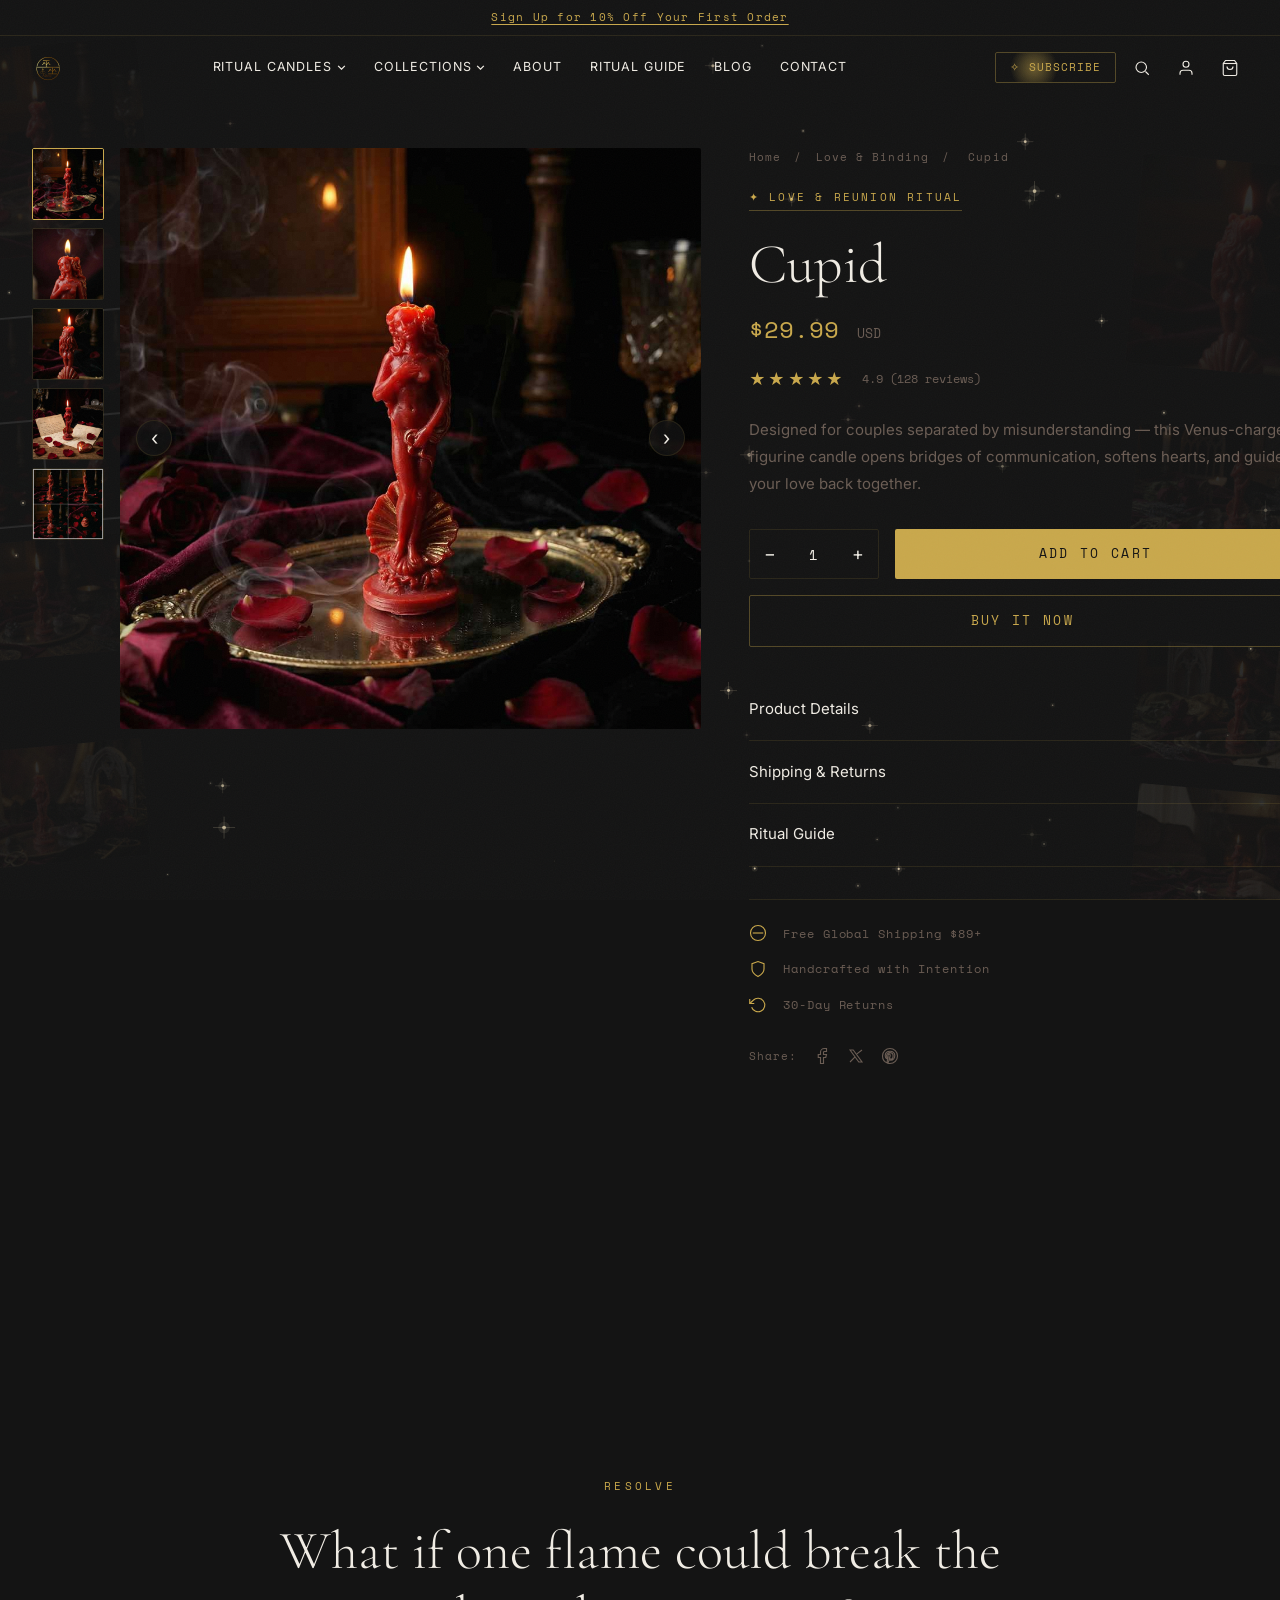
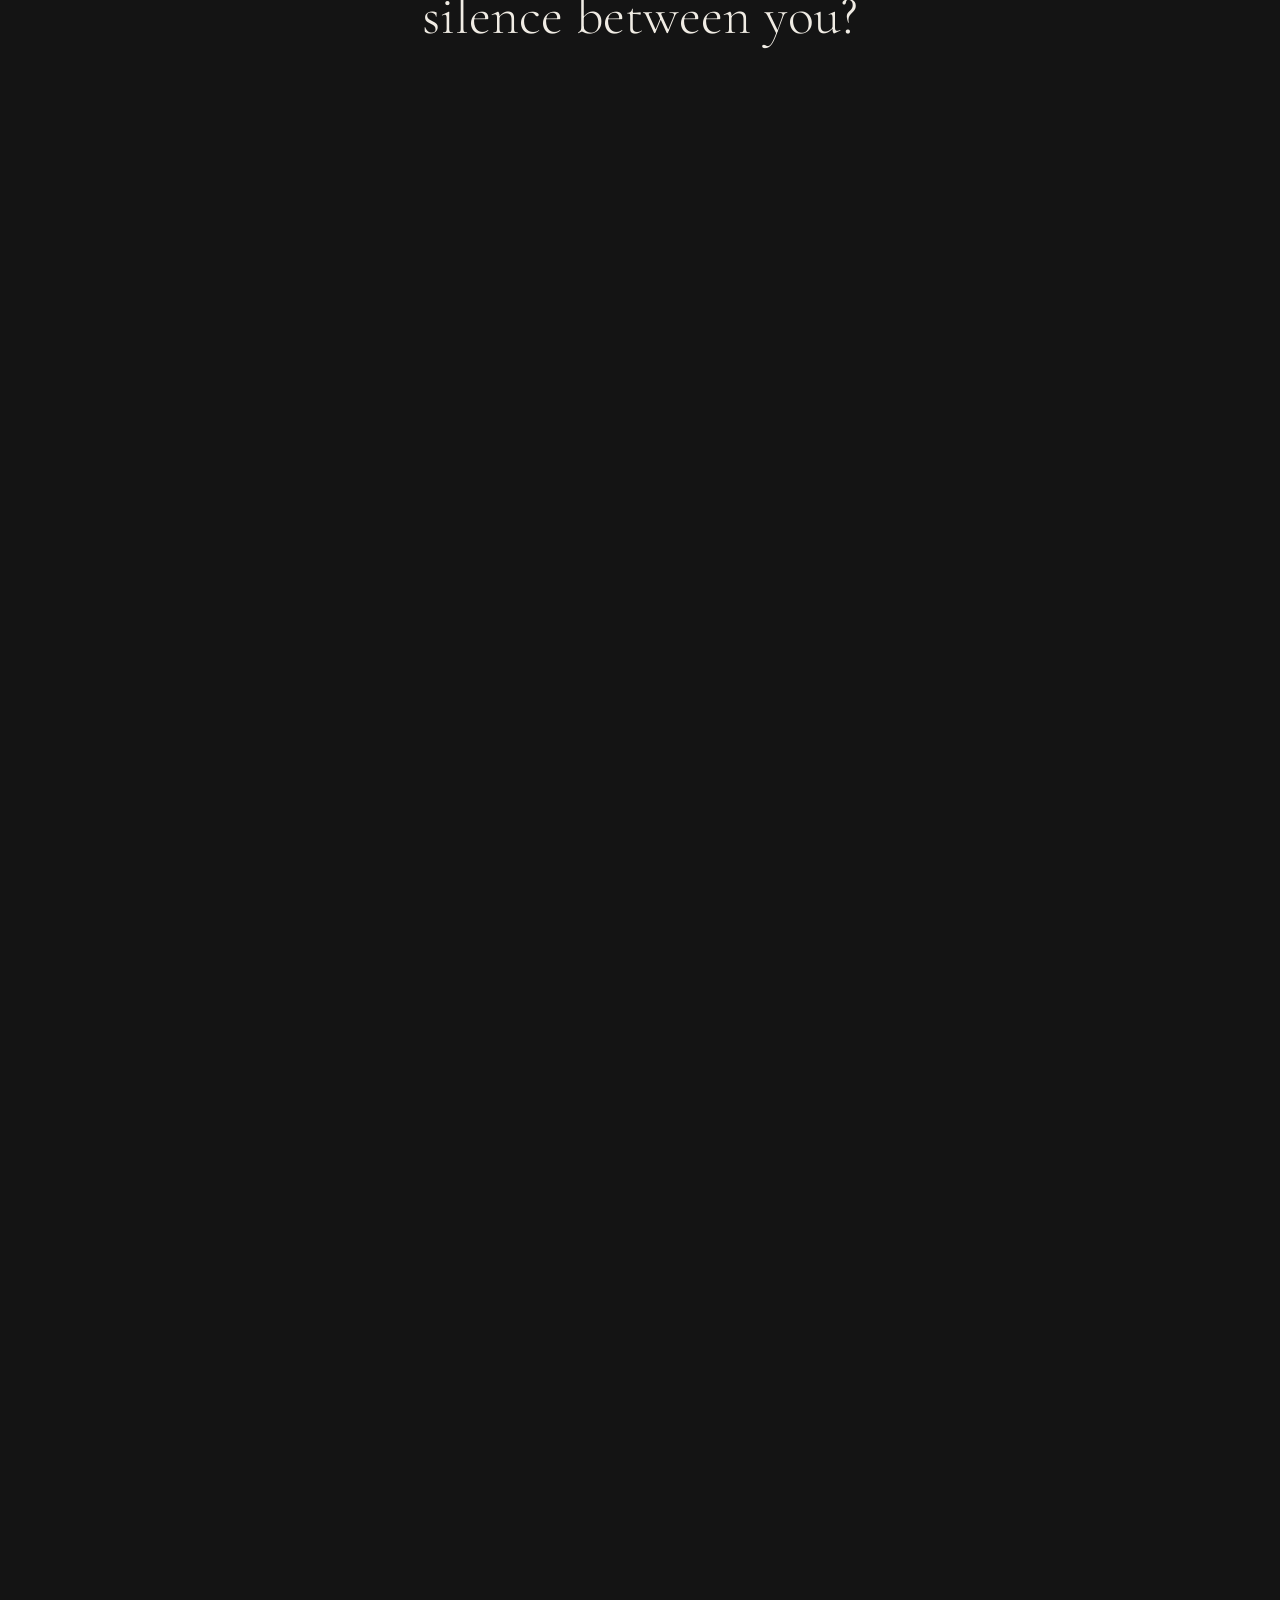
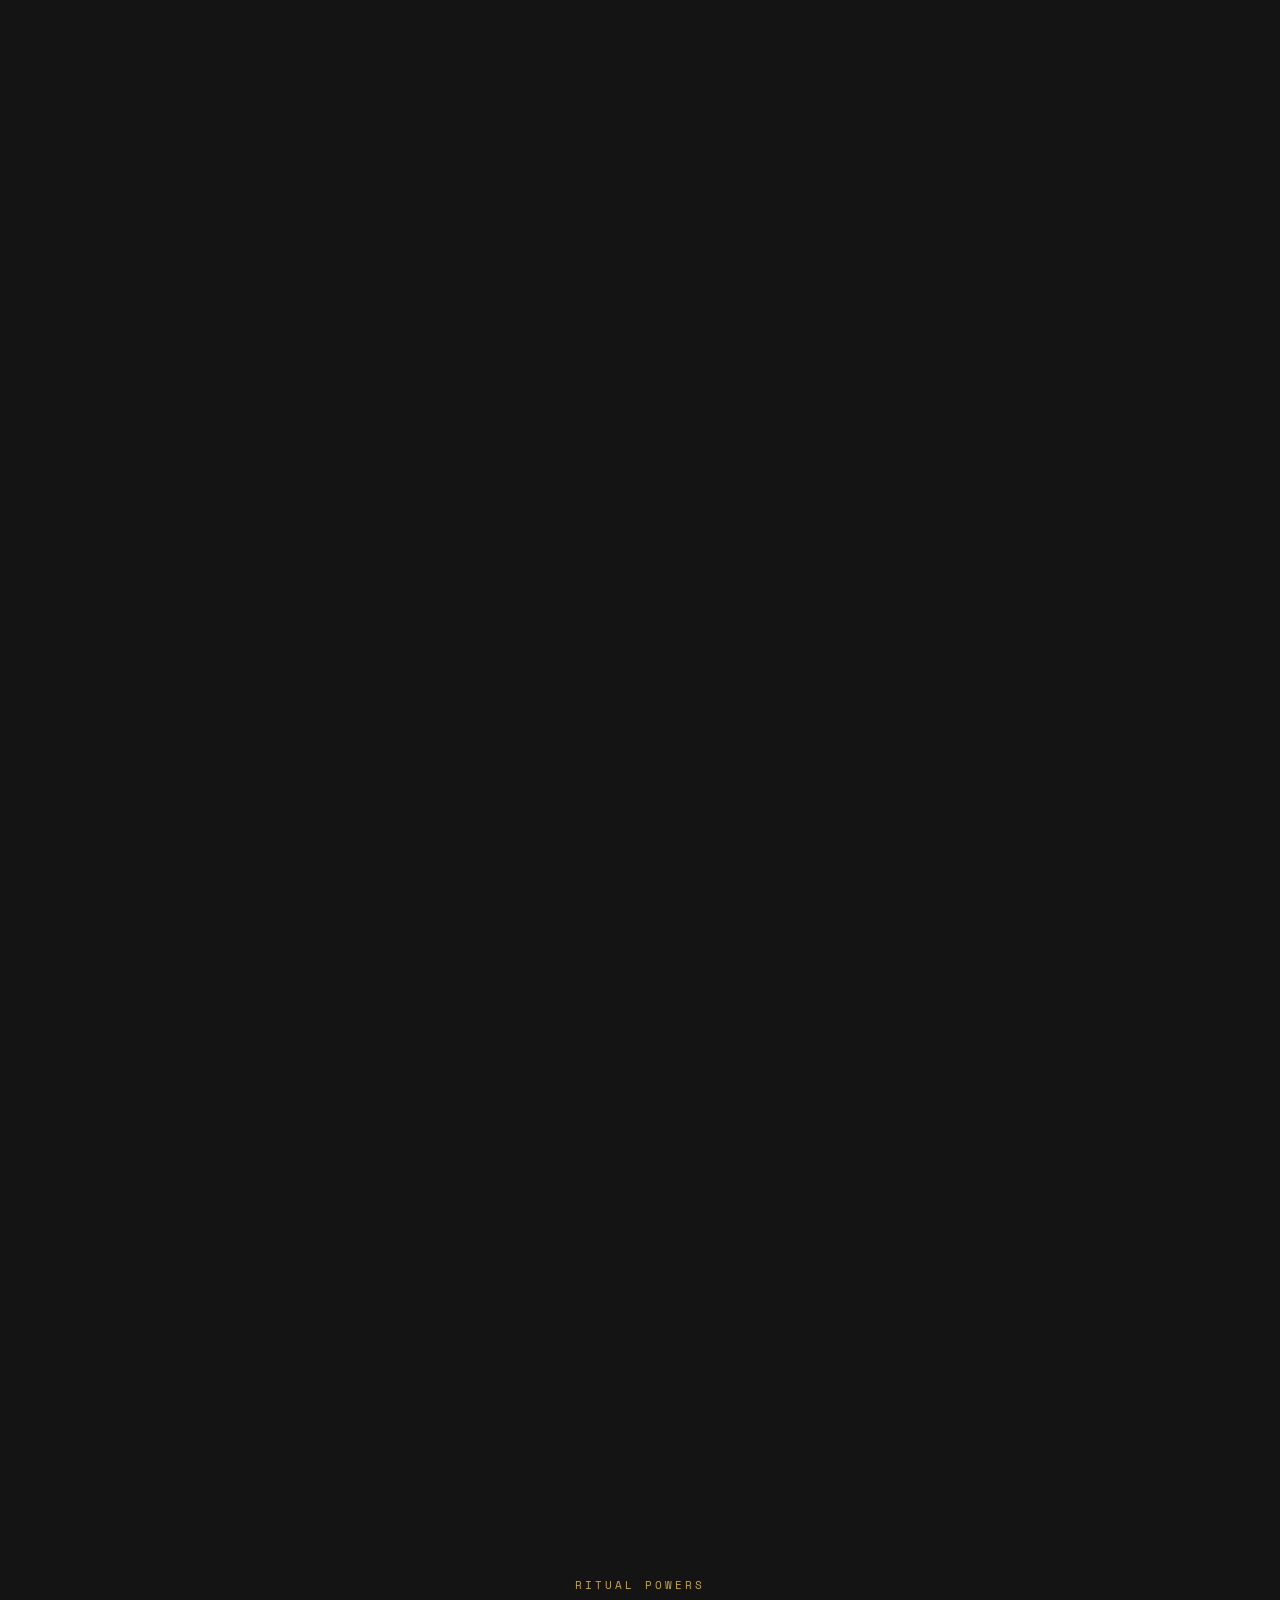
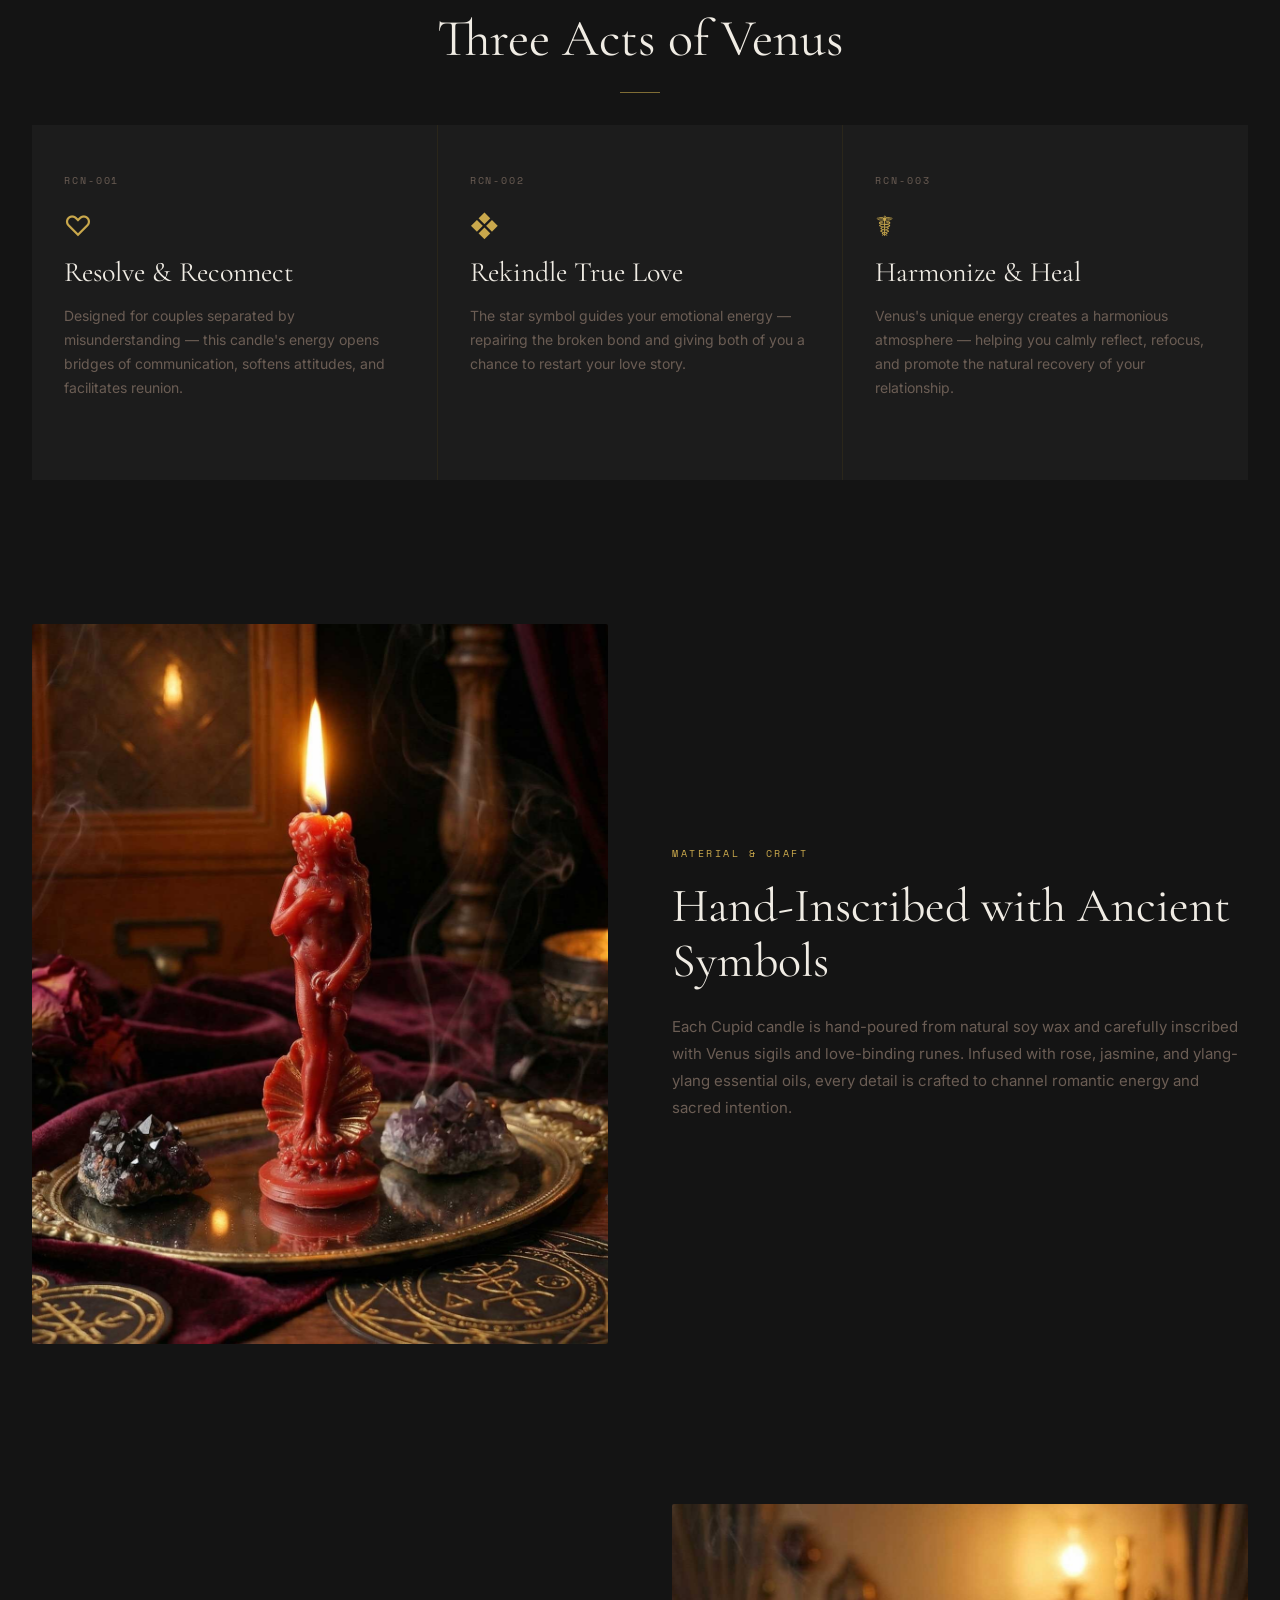
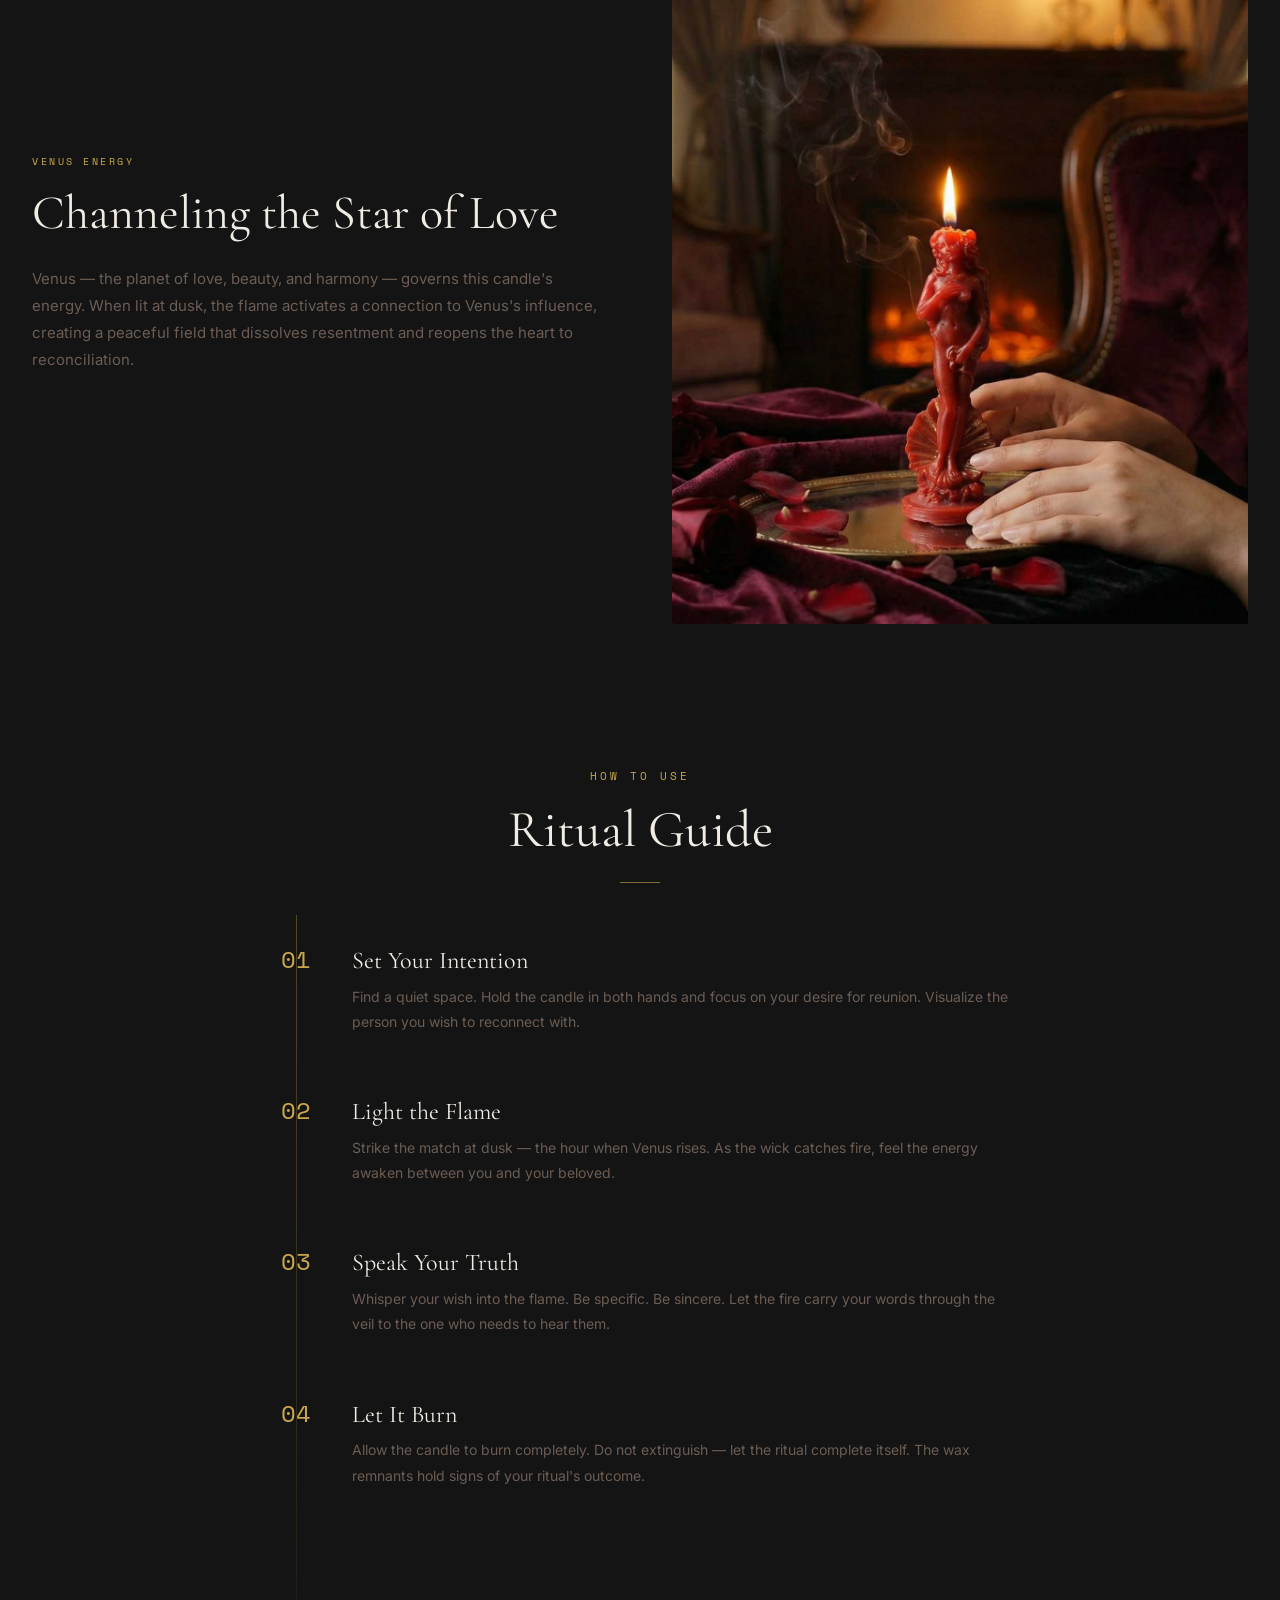
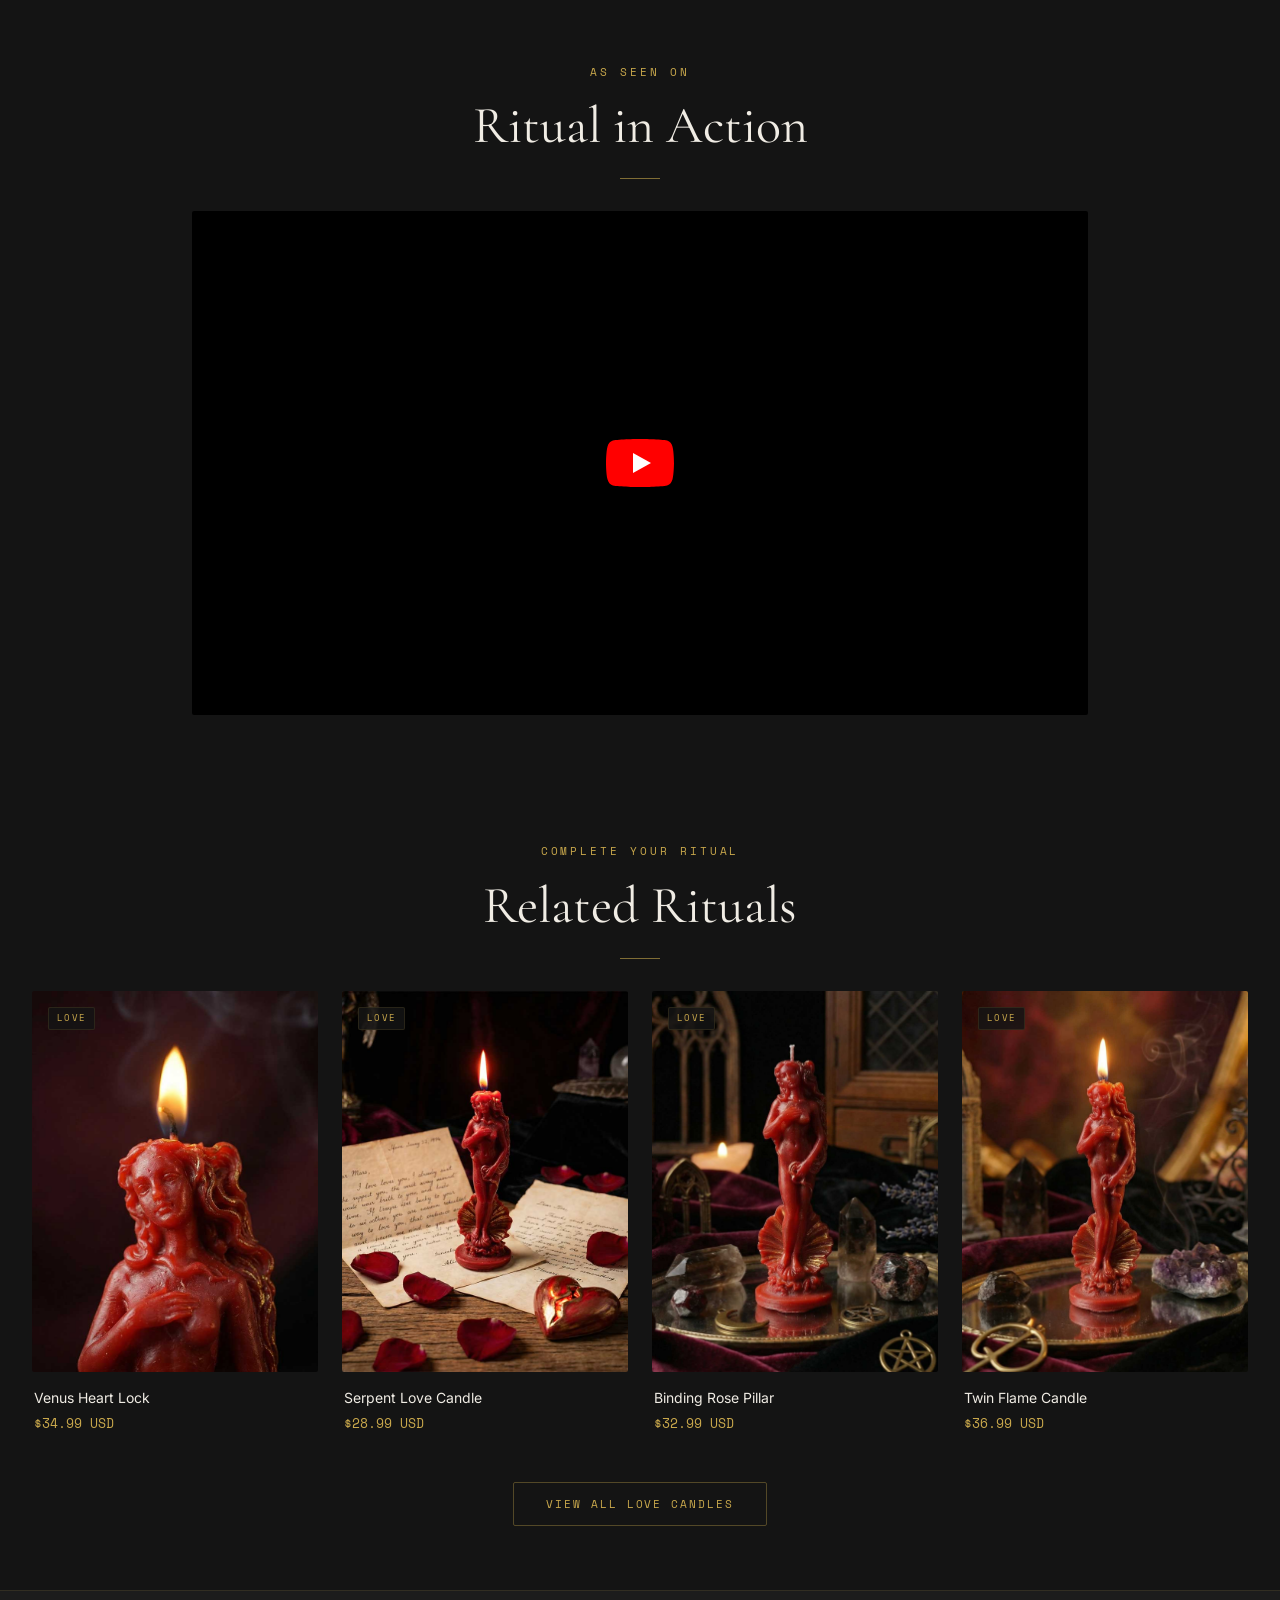
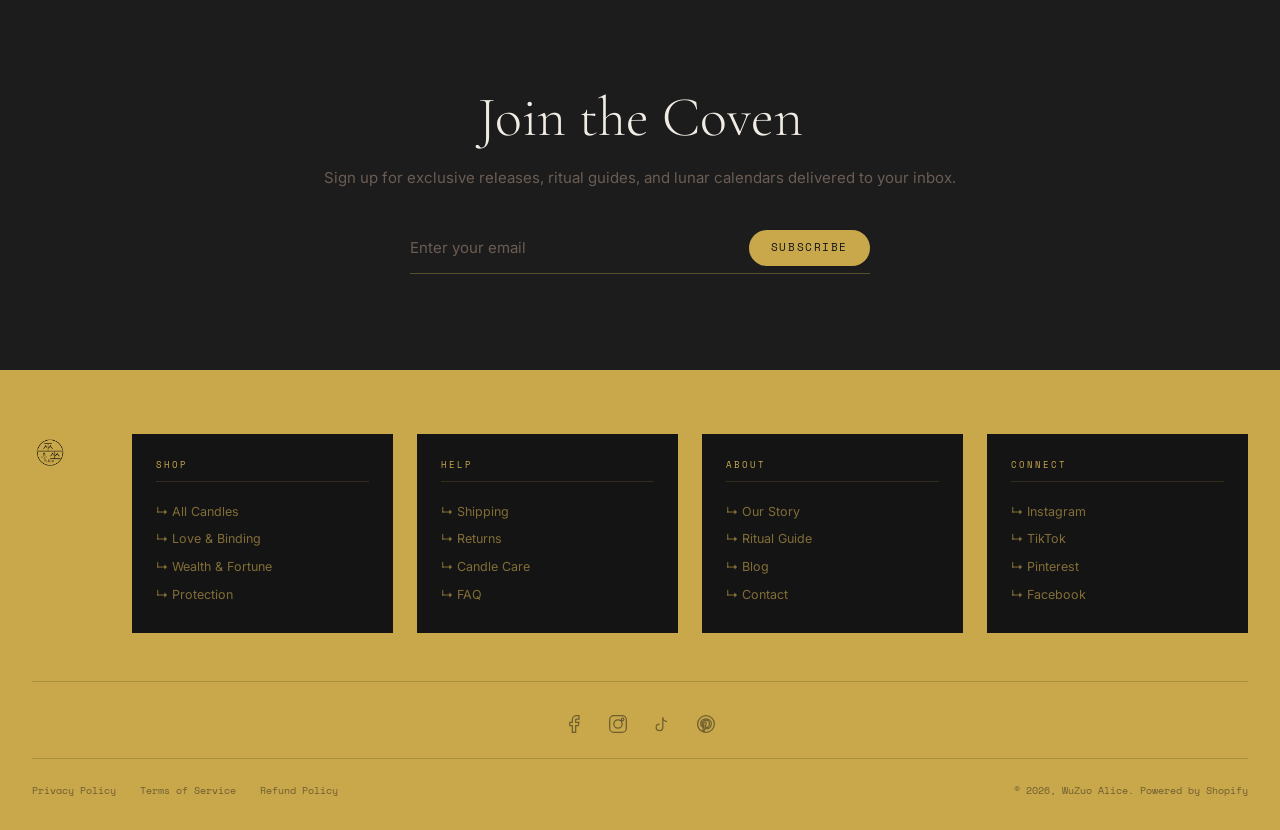
==== v3/product-cupid.html @ 0d6f1486 "feat(v3): add Cupid product detail pages (PDP-A & PDP-B) with all assets Two product page variants f" ====
<!DOCTYPE html>
<html lang="en">
<head>
  <meta charset="UTF-8">
  <meta name="viewport" content="width=device-width, initial-scale=1.0">
  <title>Cupid — Love & Reunion Ritual Candle | WuZuo Alice</title>
  <meta name="description" content="Hand-poured ritual candles inscribed with ancient symbols. Manifest love, wealth, protection and spiritual growth.">
  <link rel="icon" href="../wecom-temp-1125392-b563a96a377dca72efa8b2ccff82af5b.png" type="image/png">

  <!-- Google Fonts -->
  <link rel="preconnect" href="https://fonts.googleapis.com">
  <link rel="preconnect" href="https://fonts.gstatic.com" crossorigin>
  <link href="https://fonts.googleapis.com/css2?family=Cormorant+Garamond:ital,wght@0,300;0,400;1,300;1,400&family=Space+Mono:wght@400;700&family=Inter:wght@400;500&display=swap" rel="stylesheet">

  <!-- Styles -->
  <link rel="stylesheet" href="styles/tokens.css">
  <link rel="stylesheet" href="styles/base.css">
  <link rel="stylesheet" href="styles/nav.css">
  <link rel="stylesheet" href="styles/hero.css">
  <link rel="stylesheet" href="styles/products.css">
  <link rel="stylesheet" href="styles/sections.css">
  <link rel="stylesheet" href="styles/community.css">
  <link rel="stylesheet" href="styles/footer.css">
  <link rel="stylesheet" href="styles/pdp-main.css">
  <link rel="stylesheet" href="styles/pdp-sections.css">
  <link rel="stylesheet" href="styles/pdp-social.css">
</head>
<body>

<!-- Grain Overlay -->
<div class="grain" aria-hidden="true"></div>

<!-- Star Canvas -->
<canvas id="starCanvas" aria-hidden="true"></canvas>

<!-- Background Ghost Images -->
<div class="bg-ghosts" aria-hidden="true">
  <img src="candle-1.jpg" alt="" class="bg-ghost" style="top:5%;left:-5%;width:210px;transform:rotate(-5deg);">
  <img src="candle-3.jpg" alt="" class="bg-ghost" style="top:18%;right:-5%;width:210px;transform:rotate(5deg);">
  <img src="candle-5.jpg" alt="" class="bg-ghost" style="top:35%;left:-5%;width:210px;transform:rotate(-5deg);">
  <img src="cupid burn-1.jpg" alt="" class="bg-ghost" style="top:48%;right:-5%;width:210px;transform:rotate(5deg);">
  <img src="cupid burn-2.jpg" alt="" class="bg-ghost" style="top:60%;left:-5%;width:210px;transform:rotate(-5deg);">
  <img src="cupid burn-3.jpg" alt="" class="bg-ghost" style="top:72%;right:-5%;width:210px;transform:rotate(5deg);">
  <img src="cupid burn-4.jpg" alt="" class="bg-ghost" style="top:83%;left:-5%;width:210px;transform:rotate(-5deg);">
  <img src="cupid resolve.jpg" alt="" class="bg-ghost" style="top:88%;right:-5%;width:210px;transform:rotate(5deg);">
</div>

<!-- ======== Announcement Bar ======== -->
<div class="announcement" id="announcementBar">
  <div class="announcement__track" id="announcementTrack">
    <div class="announcement__slide announcement__slide--active">Free Global Shipping on Orders $89+</div>
    <div class="announcement__slide"><a href="#">Sign Up for 10% Off Your First Order</a></div>
    <div class="announcement__slide">Ancient Rituals, Modern Magick — Handcrafted with Intention</div>
  </div>
</div>

<!-- ======== Header ======== -->
<header class="header" id="header">
  <div class="header__row">
    <a href="index.html" class="header__logo">
      <img src="../wecom-temp-1125392-b563a96a377dca72efa8b2ccff82af5b.png" alt="WuZuo Alice">
    </a>

    <nav class="header__nav">
      <!-- Ritual Candles mega -->
      <div class="header__nav-item header__nav-item--mega">
        <a href="#" class="header__nav-link">Ritual Candles
          <svg class="header__chevron" viewBox="0 0 10 6"><path d="M1 1l4 4 4-4" stroke="currentColor" fill="none" stroke-width="1.5"/></svg>
        </a>
        <div class="mega-menu">
          <div class="mega-menu__inner">
            <div class="mega-menu__col">
              <h4 class="mega-menu__heading">By Intention</h4>
              <a href="#" class="mega-menu__link">Love &amp; Binding</a>
              <a href="#" class="mega-menu__link">Wealth &amp; Fortune</a>
              <a href="#" class="mega-menu__link">Protection &amp; Cleanse</a>
              <a href="#" class="mega-menu__link">Career &amp; Success</a>
              <a href="#" class="mega-menu__link">Health &amp; Healing</a>
              <a href="#" class="mega-menu__link mega-menu__link--all">View All &rarr;</a>
            </div>
            <div class="mega-menu__col">
              <h4 class="mega-menu__heading">By Type</h4>
              <a href="#" class="mega-menu__link">Pyramid Candles</a>
              <a href="#" class="mega-menu__link">Figurine Candles</a>
              <a href="#" class="mega-menu__link">Pillar Candles</a>
              <a href="#" class="mega-menu__link">Zodiac Candles</a>
              <a href="#" class="mega-menu__link">Chakra Candles</a>
            </div>
            <div class="mega-menu__col mega-menu__col--featured">
              <h4 class="mega-menu__heading">Bestsellers</h4>
              <div class="mega-menu__products">
                <a href="#" class="mega-menu__product">
                  <img src="../Public/_DSC3826.JPG" alt="All-Seeing Eye Pyramid" loading="lazy">
                  <span>All-Seeing Eye Pyramid</span>
                  <span class="mega-menu__product-price">$29.99</span>
                </a>
                <a href="#" class="mega-menu__product">
                  <img src="../Public/_DSC3906.JPG" alt="Golden Serpent Egg" loading="lazy">
                  <span>Golden Serpent Egg</span>
                  <span class="mega-menu__product-price">$34.99</span>
                </a>
                <a href="#" class="mega-menu__product">
                  <img src="../Public/_DSC3954.JPG" alt="Dragon Fortune" loading="lazy">
                  <span>Dragon Fortune</span>
                  <span class="mega-menu__product-price">$28.99</span>
                </a>
                <a href="#" class="mega-menu__product">
                  <img src="../Public/_DSC3850.JPG" alt="Money Tree Vase" loading="lazy">
                  <span>Money Tree Vase</span>
                  <span class="mega-menu__product-price">$39.99</span>
                </a>
              </div>
            </div>
          </div>
        </div>
      </div>

      <!-- Collections mega -->
      <div class="header__nav-item header__nav-item--mega">
        <a href="#" class="header__nav-link">Collections
          <svg class="header__chevron" viewBox="0 0 10 6"><path d="M1 1l4 4 4-4" stroke="currentColor" fill="none" stroke-width="1.5"/></svg>
        </a>
        <div class="mega-menu">
          <div class="mega-menu__inner">
            <div class="mega-menu__col">
              <h4 class="mega-menu__heading">Collections</h4>
              <a href="#" class="mega-menu__link">New Arrivals</a>
              <a href="#" class="mega-menu__link">Best Sellers</a>
              <a href="#" class="mega-menu__link">Limited Edition</a>
              <a href="#" class="mega-menu__link">Gift Sets</a>
              <a href="#" class="mega-menu__link mega-menu__link--all">View All &rarr;</a>
            </div>
            <div class="mega-menu__col mega-menu__col--featured">
              <h4 class="mega-menu__heading">Featured</h4>
              <div class="mega-menu__products">
                <a href="#" class="mega-menu__product">
                  <img src="../Public/_DSC3899.JPG" alt="Horseshoe Fortune" loading="lazy">
                  <span>Horseshoe Fortune</span>
                  <span class="mega-menu__product-price">$42.99</span>
                </a>
                <a href="#" class="mega-menu__product">
                  <img src="../Public/_DSC3929.JPG" alt="Pentacle Grimoire" loading="lazy">
                  <span>Pentacle Grimoire</span>
                  <span class="mega-menu__product-price">$36.99</span>
                </a>
                <a href="#" class="mega-menu__product">
                  <img src="../Public/_DSC3942.JPG" alt="Fortune Bag" loading="lazy">
                  <span>Fortune Bag</span>
                  <span class="mega-menu__product-price">$24.99</span>
                </a>
                <a href="#" class="mega-menu__product">
                  <img src="../Public/_DSC3883.JPG" alt="Celestial Horse" loading="lazy">
                  <span>Celestial Horse</span>
                  <span class="mega-menu__product-price">$38.99</span>
                </a>
              </div>
            </div>
          </div>
        </div>
      </div>

      <div class="header__nav-item"><a href="#" class="header__nav-link">About</a></div>
      <div class="header__nav-item"><a href="#" class="header__nav-link">Ritual Guide</a></div>
      <div class="header__nav-item"><a href="#" class="header__nav-link">Blog</a></div>
      <div class="header__nav-item"><a href="#" class="header__nav-link">Contact</a></div>
    </nav>

    <div class="header__actions">
      <a href="#" class="header__subscribe-btn">
        <span class="header__subscribe-glow"></span>
        <span class="header__subscribe-glow header__subscribe-glow--2"></span>
        <span class="header__subscribe-text">&#10023; Subscribe</span>
      </a>
      <button class="header__action-btn" aria-label="Search">
        <svg viewBox="0 0 24 24"><circle cx="11" cy="11" r="7"/><path d="M21 21l-4.35-4.35"/></svg>
      </button>
      <button class="header__action-btn" aria-label="Account">
        <svg viewBox="0 0 24 24"><path d="M20 21v-2a4 4 0 0 0-4-4H8a4 4 0 0 0-4 4v2"/><circle cx="12" cy="7" r="4"/></svg>
      </button>
      <button class="header__action-btn" aria-label="Cart">
        <svg viewBox="0 0 24 24"><path d="M6 2L3 6v14a2 2 0 0 0 2 2h14a2 2 0 0 0 2-2V6l-3-4z"/><line x1="3" y1="6" x2="21" y2="6"/><path d="M16 10a4 4 0 0 1-8 0"/></svg>
      </button>
      <button class="header__menu-btn header__action-btn" id="menuBtn" aria-label="Menu">
        <span></span><span></span><span></span>
      </button>
    </div>
  </div>
</header>

<!-- Mobile menu overlay -->
<nav class="mobile-menu" id="mobileMenu" aria-hidden="true">
  <button class="mobile-menu__close" id="menuClose">Close ✕</button>
  <a href="#" class="mobile-menu__link">Ritual Candles</a>
  <a href="#" class="mobile-menu__link">Collections</a>
  <a href="#" class="mobile-menu__link">About</a>
  <a href="#" class="mobile-menu__link">Ritual Guide</a>
  <a href="#" class="mobile-menu__link">Blog</a>
  <a href="#" class="mobile-menu__link">Contact</a>
</nav>

<main class="pdp">

<!-- ======== Section 0: Product Main ======== -->
<section class="pdp-main">
  <!-- Left: Image Gallery -->
  <div class="pdp-gallery">
    <div class="pdp-gallery__thumbs">
      <button class="pdp-gallery__thumb pdp-gallery__thumb--active" data-index="0">
        <img src="candle-1.jpg" alt="Cupid Candle view 1">
      </button>
      <button class="pdp-gallery__thumb" data-index="1">
        <img src="candle-2.jpg" alt="Cupid Candle view 2">
      </button>
      <button class="pdp-gallery__thumb" data-index="2">
        <img src="candle-3.jpg" alt="Cupid Candle view 3">
      </button>
      <button class="pdp-gallery__thumb" data-index="3">
        <img src="candle-4.jpg" alt="Cupid Candle view 4">
      </button>
      <button class="pdp-gallery__thumb" data-index="4">
        <img src="candle-5.jpg" alt="Cupid Candle view 5">
      </button>
    </div>
    <div class="pdp-gallery__main">
      <img src="candle-1.jpg" alt="Cupid — Love & Reunion Ritual Candle" id="galleryMainImg">
      <button class="pdp-gallery__prev" id="galleryPrev" aria-label="Previous image">&#8249;</button>
      <button class="pdp-gallery__next" id="galleryNext" aria-label="Next image">&#8250;</button>
    </div>
  </div>

  <!-- Right: Product Info -->
  <div class="pdp-info">
    <nav class="pdp-info__breadcrumb">
      <a href="index.html">Home</a>
      <span>/</span>
      <a href="#">Love &amp; Binding</a>
      <span>/</span>
      <span>Cupid</span>
    </nav>

    <span class="pdp-info__ritual-tag">✦ Love &amp; Reunion Ritual</span>

    <h1 class="pdp-info__title">Cupid</h1>

    <div class="pdp-info__price">$29.99 <span class="pdp-info__price-note">USD</span></div>

    <div class="pdp-info__rating">
      <span class="pdp-info__stars">★★★★★</span>
      <span class="pdp-info__rating-count">4.9 (128 reviews)</span>
    </div>

    <p class="pdp-info__desc">Designed for couples separated by misunderstanding — this Venus-charged figurine candle opens bridges of communication, softens hearts, and guides your love back together.</p>

    <div class="pdp-info__actions">
      <div class="pdp-info__qty">
        <button class="pdp-info__qty-btn" id="qtyMinus" aria-label="Decrease quantity">−</button>
        <input type="number" value="1" min="1" class="pdp-info__qty-input" id="qtyInput" aria-label="Quantity">
        <button class="pdp-info__qty-btn" id="qtyPlus" aria-label="Increase quantity">+</button>
      </div>
      <button class="pdp-info__add-cart">Add to Cart</button>
    </div>
    <button class="pdp-info__buy-now">Buy It Now</button>

    <!-- Accordion -->
    <div class="pdp-accordion">
      <div class="pdp-accordion__item">
        <button class="pdp-accordion__trigger" aria-expanded="false">
          <span>Product Details</span>
          <span class="pdp-accordion__icon">+</span>
        </button>
        <div class="pdp-accordion__content">
          <div class="pdp-accordion__detail">
            <strong>&#10022; Resolve &amp; Reconnect</strong>
            <p>Designed for couples separated by misunderstandings, arguments, or spite. This candle's energy opens bridges of communication, softens attitudes, and facilitates reunion.</p>
          </div>
          <div class="pdp-accordion__detail">
            <strong>&#10022; Rekindle True Love</strong>
            <p>Still hoping for your previous relationship? This Venus symbol guides your emotional energy, helping repair what's broken and giving both of you a chance to restart.</p>
          </div>
          <div class="pdp-accordion__detail">
            <strong>&#10022; Harmonize &amp; Heal</strong>
            <p>Venus's unique energy creates a peaceful atmosphere, helping you calmly reflect, refocus, and promote the natural recovery of your relationship.</p>
          </div>
          <ul class="pdp-accordion__specs">
            <li>Hand-poured natural soy wax</li>
            <li>Inscribed with ancient Venus symbols</li>
            <li>Infused with rose, jasmine &amp; ylang-ylang essential oils</li>
            <li>Burn time: approximately 4–6 hours</li>
            <li>Height: 15cm / 5.9 inches</li>
          </ul>
        </div>
      </div>
      <div class="pdp-accordion__item">
        <button class="pdp-accordion__trigger" aria-expanded="false">
          <span>Shipping &amp; Returns</span>
          <span class="pdp-accordion__icon">+</span>
        </button>
        <div class="pdp-accordion__content">
          <p>Free shipping on orders over $89. Standard delivery 5–10 business days. 30-day return policy for unused items.</p>
        </div>
      </div>
      <div class="pdp-accordion__item">
        <button class="pdp-accordion__trigger" aria-expanded="false">
          <span>Ritual Guide</span>
          <span class="pdp-accordion__icon">+</span>
        </button>
        <div class="pdp-accordion__content">
          <p>Light at dusk in a quiet space. Focus your intention on reunion. Speak your wish aloud. Let the candle burn completely — do not extinguish.</p>
        </div>
      </div>
    </div>

    <!-- Trust badges -->
    <div class="pdp-info__trust">
      <div class="pdp-info__trust-item">
        <svg viewBox="0 0 24 24"><path d="M5 12h14"/><circle cx="12" cy="12" r="10"/></svg>
        <span>Free Global Shipping $89+</span>
      </div>
      <div class="pdp-info__trust-item">
        <svg viewBox="0 0 24 24"><path d="M12 22s8-4 8-10V5l-8-3-8 3v7c0 6 8 10 8 10z"/></svg>
        <span>Handcrafted with Intention</span>
      </div>
      <div class="pdp-info__trust-item">
        <svg viewBox="0 0 24 24"><polyline points="1 4 1 10 7 10"/><path d="M3.51 15a9 9 0 1 0 2.13-9.36L1 10"/></svg>
        <span>30-Day Returns</span>
      </div>
    </div>

    <!-- Share -->
    <div class="pdp-info__share">
      <span>Share:</span>
      <a href="#" aria-label="Facebook"><svg viewBox="0 0 24 24"><path d="M18 2h-3a5 5 0 0 0-5 5v3H7v4h3v8h4v-8h3l1-4h-4V7a1 1 0 0 1 1-1h3z"/></svg></a>
      <a href="#" aria-label="X / Twitter"><svg viewBox="0 0 24 24"><path d="M4 4l11.733 16h4.267l-11.733-16zM4 20l6.768-6.768M13.232 9.232L20 4"/></svg></a>
      <a href="#" aria-label="Pinterest"><svg viewBox="0 0 24 24"><path d="M12 2C6.477 2 2 6.477 2 12c0 4.236 2.636 7.855 6.356 9.312-.088-.791-.167-2.005.035-2.868.181-.78 1.172-4.97 1.172-4.97s-.299-.598-.299-1.482c0-1.388.806-2.425 1.81-2.425.852 0 1.264.64 1.264 1.408 0 .858-.546 2.14-.828 3.33-.236.995.5 1.807 1.48 1.807 1.778 0 3.144-1.874 3.144-4.58 0-2.393-1.72-4.068-4.177-4.068-2.845 0-4.515 2.134-4.515 4.34 0 .859.331 1.781.745 2.281a.3.3 0 0 1 .069.288l-.278 1.133c-.044.183-.145.222-.335.134-1.249-.581-2.03-2.407-2.03-3.874 0-3.154 2.292-6.052 6.608-6.052 3.469 0 6.165 2.473 6.165 5.776 0 3.447-2.173 6.22-5.19 6.22-1.013 0-1.965-.527-2.291-1.148l-.623 2.378c-.226.869-.835 1.958-1.244 2.621.937.29 1.931.446 2.962.446 5.523 0 10-4.477 10-10S17.523 2 12 2z"/></svg></a>
    </div>
  </div>
</section>

<!-- ======== Section 1: Scroll-Driven Video ======== -->
<section class="video-scroll" id="videoScroll">
  <div class="video-scroll__sticky">
    <video class="video-scroll__bg" id="scrollVideo" src="landscape candle light up.mp4" muted playsinline preload="auto"></video>
    <div class="video-scroll__overlay"></div>
    <div class="video-scroll__content">
      <div class="video-scroll__item" data-scroll-item="0">
        <span class="video-scroll__label">Resolve</span>
        <h2 class="video-scroll__headline">What if one flame could break the silence between you?</h2>
      </div>
      <div class="video-scroll__item" data-scroll-item="1">
        <span class="video-scroll__label">Rekindle</span>
        <h2 class="video-scroll__headline">You still feel it. So do they. The fire never went out.</h2>
      </div>
      <div class="video-scroll__item" data-scroll-item="2">
        <span class="video-scroll__label">Harmonize</span>
        <h2 class="video-scroll__headline">Light it tonight. Let Venus carry your name back to them.</h2>
      </div>
    </div>
  </div>
</section>

<!-- ======== Section 2: Ritual Powers ======== -->
<div class="section-heading reveal">
  <div class="section-heading__label">Ritual Powers</div>
  <h2 class="section-heading__title">Three Acts of Venus</h2>
  <div class="section-heading__line"></div>
</div>

<div class="categories">
  <div class="category-card reveal reveal-d1">
    <span class="category-card__code">RCN-001</span>
    <span class="category-card__icon">&#9825;</span>
    <h3 class="category-card__title">Resolve &amp; Reconnect</h3>
    <p class="category-card__desc">Designed for couples separated by misunderstanding — this candle's energy opens bridges of communication, softens attitudes, and facilitates reunion.</p>
  </div>
  <div class="category-card reveal reveal-d2">
    <span class="category-card__code">RCN-002</span>
    <span class="category-card__icon">&#10070;</span>
    <h3 class="category-card__title">Rekindle True Love</h3>
    <p class="category-card__desc">The star symbol guides your emotional energy — repairing the broken bond and giving both of you a chance to restart your love story.</p>
  </div>
  <div class="category-card reveal reveal-d3">
    <span class="category-card__code">RCN-003</span>
    <span class="category-card__icon">&#9764;</span>
    <h3 class="category-card__title">Harmonize &amp; Heal</h3>
    <p class="category-card__desc">Venus's unique energy creates a harmonious atmosphere — helping you calmly reflect, refocus, and promote the natural recovery of your relationship.</p>
  </div>
</div>

<!-- ======== Section 3: Product Story ======== -->
<section class="pdp-story">
  <div class="pdp-story__block">
    <div class="pdp-story__image reveal">
      <img src="cupid burn-2.jpg" alt="Hand-inscribed Venus symbols" loading="lazy">
    </div>
    <div class="pdp-story__content reveal reveal-d2">
      <span class="pdp-story__label">Material &amp; Craft</span>
      <h3 class="pdp-story__title">Hand-Inscribed with Ancient Symbols</h3>
      <p class="pdp-story__desc">Each Cupid candle is hand-poured from natural soy wax and carefully inscribed with Venus sigils and love-binding runes. Infused with rose, jasmine, and ylang-ylang essential oils, every detail is crafted to channel romantic energy and sacred intention.</p>
    </div>
  </div>
  <div class="pdp-story__block pdp-story__block--reverse">
    <div class="pdp-story__image reveal">
      <img src="cupid resolve.jpg" alt="Ritual candle in ceremony" loading="lazy">
    </div>
    <div class="pdp-story__content reveal reveal-d2">
      <span class="pdp-story__label">Venus Energy</span>
      <h3 class="pdp-story__title">Channeling the Star of Love</h3>
      <p class="pdp-story__desc">Venus — the planet of love, beauty, and harmony — governs this candle's energy. When lit at dusk, the flame activates a connection to Venus's influence, creating a peaceful field that dissolves resentment and reopens the heart to reconciliation.</p>
    </div>
  </div>
</section>

<!-- ======== Section 4: Ritual Guide ======== -->
<section class="ritual-steps">
  <div class="section-heading reveal">
    <div class="section-heading__label">How to Use</div>
    <h2 class="section-heading__title">Ritual Guide</h2>
    <div class="section-heading__line"></div>
  </div>
  <div class="ritual-steps__list">
    <div class="ritual-step reveal reveal-d1">
      <span class="ritual-step__num">01</span>
      <div class="ritual-step__body">
        <h4 class="ritual-step__title">Set Your Intention</h4>
        <p class="ritual-step__desc">Find a quiet space. Hold the candle in both hands and focus on your desire for reunion. Visualize the person you wish to reconnect with.</p>
      </div>
    </div>
    <div class="ritual-step reveal reveal-d2">
      <span class="ritual-step__num">02</span>
      <div class="ritual-step__body">
        <h4 class="ritual-step__title">Light the Flame</h4>
        <p class="ritual-step__desc">Strike the match at dusk — the hour when Venus rises. As the wick catches fire, feel the energy awaken between you and your beloved.</p>
      </div>
    </div>
    <div class="ritual-step reveal reveal-d3">
      <span class="ritual-step__num">03</span>
      <div class="ritual-step__body">
        <h4 class="ritual-step__title">Speak Your Truth</h4>
        <p class="ritual-step__desc">Whisper your wish into the flame. Be specific. Be sincere. Let the fire carry your words through the veil to the one who needs to hear them.</p>
      </div>
    </div>
    <div class="ritual-step reveal reveal-d4">
      <span class="ritual-step__num">04</span>
      <div class="ritual-step__body">
        <h4 class="ritual-step__title">Let It Burn</h4>
        <p class="ritual-step__desc">Allow the candle to burn completely. Do not extinguish — let the ritual complete itself. The wax remnants hold signs of your ritual's outcome.</p>
      </div>
    </div>
  </div>
</section>

<!-- ======== Section 5: YouTube Feature ======== -->
<section class="yt-feature">
  <div class="section-heading reveal">
    <div class="section-heading__label">As Seen On</div>
    <h2 class="section-heading__title">Ritual in Action</h2>
    <div class="section-heading__line"></div>
  </div>
  <div class="yt-feature__wrapper reveal">
    <div class="yt-feature__player" id="ytPlayer">
      <img src="https://img.youtube.com/vi/_li5-LIJN0E/maxresdefault.jpg" alt="YouTube video thumbnail" class="yt-feature__thumb" loading="lazy">
      <button class="yt-feature__play" id="ytPlayBtn" aria-label="Play video">
        <svg viewBox="0 0 68 48"><path d="M66.52 7.74c-.78-2.93-2.49-5.41-5.42-6.19C55.79.13 34 0 34 0S12.21.13 6.9 1.55c-2.93.78-4.64 3.26-5.42 6.19C.06 13.05 0 24 0 24s.06 10.95 1.48 16.26c.78 2.93 2.49 5.41 5.42 6.19C12.21 47.87 34 48 34 48s21.79-.13 27.1-1.55c2.93-.78 4.64-3.26 5.42-6.19C67.94 34.95 68 24 68 24s-.06-10.95-1.48-16.26z" fill="red"/><path d="M45 24L27 14v20" fill="#fff"/></svg>
      </button>
    </div>
  </div>
</section>

<!-- ======== Section 7: Related Rituals ======== -->
<div class="section-heading reveal">
  <div class="section-heading__label">Complete Your Ritual</div>
  <h2 class="section-heading__title">Related Rituals</h2>
  <div class="section-heading__line"></div>
</div>
<div class="products">
  <div class="products__grid">
    <div class="product-card reveal reveal-d1">
      <a href="#" class="product-card__image">
        <span class="product-card__tag">Love</span>
        <img src="candle-2.jpg" alt="Venus Heart Lock" loading="lazy">
        <img src="candle-3.jpg" alt="" loading="lazy">
        <span class="product-card__quick">Quick View</span>
      </a>
      <div class="product-card__info">
        <a href="#" class="product-card__name">Venus Heart Lock</a>
        <div class="product-card__price">$34.99 USD</div>
      </div>
    </div>
    <div class="product-card reveal reveal-d2">
      <a href="#" class="product-card__image">
        <span class="product-card__tag">Love</span>
        <img src="candle-4.jpg" alt="Serpent Love Candle" loading="lazy">
        <img src="candle-5.jpg" alt="" loading="lazy">
        <span class="product-card__quick">Quick View</span>
      </a>
      <div class="product-card__info">
        <a href="#" class="product-card__name">Serpent Love Candle</a>
        <div class="product-card__price">$28.99 USD</div>
      </div>
    </div>
    <div class="product-card reveal reveal-d3">
      <a href="#" class="product-card__image">
        <span class="product-card__tag">Love</span>
        <img src="cupid burn-1.jpg" alt="Binding Rose Pillar" loading="lazy">
        <img src="cupid burn-3.jpg" alt="" loading="lazy">
        <span class="product-card__quick">Quick View</span>
      </a>
      <div class="product-card__info">
        <a href="#" class="product-card__name">Binding Rose Pillar</a>
        <div class="product-card__price">$32.99 USD</div>
      </div>
    </div>
    <div class="product-card reveal reveal-d4">
      <a href="#" class="product-card__image">
        <span class="product-card__tag">Love</span>
        <img src="cupid burn-4.jpg" alt="Twin Flame Candle" loading="lazy">
        <img src="cupid hero.jpg" alt="" loading="lazy">
        <span class="product-card__quick">Quick View</span>
      </a>
      <div class="product-card__info">
        <a href="#" class="product-card__name">Twin Flame Candle</a>
        <div class="product-card__price">$36.99 USD</div>
      </div>
    </div>
  </div>
  <div class="products__more-wrap">
    <a href="#" class="products__more">View All Love Candles</a>
  </div>
</div>

</main>

<!-- ======== Newsletter + Footer ======== -->
<div class="site-bottom">
  <section class="newsletter reveal">
    <h3 class="newsletter__title">Join the Coven</h3>
    <p class="newsletter__desc">Sign up for exclusive releases, ritual guides, and lunar calendars delivered to your inbox.</p>
    <form class="newsletter__form" onsubmit="return false;">
      <input type="email" placeholder="Enter your email" aria-label="Email address">
      <button type="submit">Subscribe</button>
    </form>
  </section>

  <footer class="footer">
    <div class="footer__top">
      <a href="index.html" class="footer__logo">
        <img src="../wecom-temp-1125392-b563a96a377dca72efa8b2ccff82af5b.png" alt="WuZuo Alice">
      </a>
      <div class="footer__columns">
        <div class="footer__col footer__col-d1">
          <span class="footer__col-title">Shop</span>
          <a href="#">All Candles</a>
          <a href="#">Love &amp; Binding</a>
          <a href="#">Wealth &amp; Fortune</a>
          <a href="#">Protection</a>
        </div>
        <div class="footer__col footer__col-d2">
          <span class="footer__col-title">Help</span>
          <a href="#">Shipping</a>
          <a href="#">Returns</a>
          <a href="#">Candle Care</a>
          <a href="#">FAQ</a>
        </div>
        <div class="footer__col footer__col-d3">
          <span class="footer__col-title">About</span>
          <a href="#">Our Story</a>
          <a href="#">Ritual Guide</a>
          <a href="#">Blog</a>
          <a href="#">Contact</a>
        </div>
        <div class="footer__col footer__col-d4">
          <span class="footer__col-title">Connect</span>
          <a href="#">Instagram</a>
          <a href="#">TikTok</a>
          <a href="#">Pinterest</a>
          <a href="#">Facebook</a>
        </div>
      </div>
    </div>

    <div class="footer__social">
      <a href="#" aria-label="Facebook"><svg viewBox="0 0 24 24"><path d="M18 2h-3a5 5 0 0 0-5 5v3H7v4h3v8h4v-8h3l1-4h-4V7a1 1 0 0 1 1-1h3z"/></svg></a>
      <a href="#" aria-label="Instagram"><svg viewBox="0 0 24 24"><rect x="2" y="2" width="20" height="20" rx="5" ry="5" fill="none" stroke="currentColor" stroke-width="1.5"/><circle cx="12" cy="12" r="5" fill="none" stroke="currentColor" stroke-width="1.5"/><circle cx="17.5" cy="6.5" r="1.5"/></svg></a>
      <a href="#" aria-label="TikTok"><svg viewBox="0 0 24 24"><path d="M9 12a4 4 0 1 0 4 4V4a5 5 0 0 0 5 5"/></svg></a>
      <a href="#" aria-label="Pinterest"><svg viewBox="0 0 24 24"><path d="M12 2C6.477 2 2 6.477 2 12c0 4.236 2.636 7.855 6.356 9.312-.088-.791-.167-2.005.035-2.868.181-.78 1.172-4.97 1.172-4.97s-.299-.598-.299-1.482c0-1.388.806-2.425 1.81-2.425.852 0 1.264.64 1.264 1.408 0 .858-.546 2.14-.828 3.33-.236.995.5 1.807 1.48 1.807 1.778 0 3.144-1.874 3.144-4.58 0-2.393-1.72-4.068-4.177-4.068-2.845 0-4.515 2.134-4.515 4.34 0 .859.331 1.781.745 2.281a.3.3 0 0 1 .069.288l-.278 1.133c-.044.183-.145.222-.335.134-1.249-.581-2.03-2.407-2.03-3.874 0-3.154 2.292-6.052 6.608-6.052 3.469 0 6.165 2.473 6.165 5.776 0 3.447-2.173 6.22-5.19 6.22-1.013 0-1.965-.527-2.291-1.148l-.623 2.378c-.226.869-.835 1.958-1.244 2.621.937.29 1.931.446 2.962.446 5.523 0 10-4.477 10-10S17.523 2 12 2z"/></svg></a>
    </div>

    <div class="footer__bottom">
      <div class="footer__legal">
        <a href="#">Privacy Policy</a>
        <a href="#">Terms of Service</a>
        <a href="#">Refund Policy</a>
      </div>
      <div class="footer__copy">&copy; 2026, WuZuo Alice. Powered by Shopify</div>
    </div>
  </footer>
</div>

<!-- ======== Scripts ======== -->
<script>
/* --- Star Canvas --- */
(function() {
  var c = document.getElementById('starCanvas');
  if (!c) return;
  var ctx = c.getContext('2d');
  var stars = [];
  var count = window.innerWidth < 750 ? 24 : 66;
  var W, H;
  /* Use innerHeight — NOT scrollHeight. scrollHeight compresses circles into line segments. */
  function resize() { W = window.innerWidth; H = window.innerHeight; c.width = W; c.height = H; }
  resize();
  window.addEventListener('resize', function() { resize(); stars = []; for (var i=0;i<count;i++){var s=makeStar();s.age=Math.random()*s.life;stars.push(s);} });
  function makeStar() {
    return { x: Math.random()*W, y: Math.random()*H, r: Math.random()*1.5+0.5, a: Math.random()*Math.PI*2, s: Math.random()*0.018+0.005, base: Math.random()*0.2+0.05, life: Math.random()*700+300, age: 0 };
  }
  for (var i = 0; i < count; i++) { var st = makeStar(); st.age = Math.random()*st.life; stars.push(st); }
  function draw() {
    ctx.clearRect(0,0,W,H);
    for (var i = 0; i < stars.length; i++) {
      var st = stars[i]; st.a += st.s; st.age++;
      if (st.age >= st.life) { stars[i] = makeStar(); continue; }
      var lr = st.age/st.life;
      var fade = lr < 0.15 ? lr/0.15 : lr > 0.8 ? (1-lr)/0.2 : 1;
      var pulse = Math.sin(st.a);
      var alpha = (st.base + Math.abs(pulse)*0.65)*fade;
      /* soft glow halo */
      ctx.beginPath(); ctx.arc(st.x,st.y,st.r*3,0,Math.PI*2);
      ctx.fillStyle = 'rgba(232,215,180,'+(alpha*0.12)+')'; ctx.fill();
      /* core dot */
      ctx.beginPath(); ctx.arc(st.x,st.y,st.r,0,Math.PI*2);
      ctx.fillStyle = 'rgba(232,215,180,'+alpha+')'; ctx.fill();
      /* 4-point sparkle cross for larger stars */
      if (st.r > 1.1) {
        var arm = st.r * (3.5 + Math.abs(pulse)*2);
        ctx.save();
        ctx.strokeStyle = 'rgba(232,215,180,'+(alpha*0.45)+')';
        ctx.lineWidth = st.r*0.3; ctx.lineCap = 'round';
        ctx.beginPath();
        ctx.moveTo(st.x-arm,st.y); ctx.lineTo(st.x+arm,st.y);
        ctx.moveTo(st.x,st.y-arm); ctx.lineTo(st.x,st.y+arm);
        ctx.stroke(); ctx.restore();
      }
    }
    requestAnimationFrame(draw);
  }
  draw();
})();

/* --- Announcement Carousel --- */
(function() {
  var slides = document.querySelectorAll('.announcement__slide');
  if (slides.length < 2) return;
  var idx = 0;
  setInterval(function() {
    slides[idx].classList.remove('announcement__slide--active');
    idx = (idx+1) % slides.length;
    slides[idx].classList.add('announcement__slide--active');
  }, 3000);
})();

/* --- Header: scroll hide/show --- */
(function() {
  var header = document.getElementById('header');
  var lastY = 0, ticking = false;
  window.addEventListener('scroll', function() {
    if (!ticking) {
      requestAnimationFrame(function() {
        var y = window.scrollY;
        if (y > 120 && y > lastY) header.classList.add('header--hidden');
        else header.classList.remove('header--hidden');
        header.classList.toggle('header--scrolled', y > 60);
        lastY = y; ticking = false;
      });
      ticking = true;
    }
  }, { passive: true });
})();

/* --- Mega Menu --- */
(function() {
  var items = document.querySelectorAll('.header__nav-item--mega');
  var header = document.getElementById('header');
  var timer;
  var activeItem = null;

  function lockScroll() { document.body.style.overflow = 'hidden'; }
  function unlockScroll() { document.body.style.overflow = ''; }

  function openItem(item) {
    clearTimeout(timer);
    /* close any other open item instantly */
    items.forEach(function(i) { if (i !== item) i.classList.remove('mega-open'); });
    /* pin mega-menu to actual header bottom so no gap at any scroll position */
    var bottom = header.getBoundingClientRect().bottom;
    item.querySelectorAll('.mega-menu').forEach(function(m) { m.style.top = bottom + 'px'; });
    item.classList.add('mega-open');
    activeItem = item;
    lockScroll();
  }

  function scheduleClose() {
    timer = setTimeout(function() {
      if (activeItem) { activeItem.classList.remove('mega-open'); activeItem = null; }
      unlockScroll();
    }, 300);
  }

  items.forEach(function(item) {
    /* nav-item hover */
    item.addEventListener('mouseenter', function() { openItem(item); });
    item.addEventListener('mouseleave', scheduleClose);
    /* mega-menu panel hover — cancel close when mouse is over the panel */
    var panel = item.querySelector('.mega-menu');
    if (panel) {
      panel.addEventListener('mouseenter', function() { clearTimeout(timer); });
      panel.addEventListener('mouseleave', scheduleClose);
    }
  });

  /* close on Escape or outside click */
  document.addEventListener('keydown', function(e) {
    if (e.key === 'Escape' && activeItem) {
      clearTimeout(timer);
      activeItem.classList.remove('mega-open'); activeItem = null; unlockScroll();
    }
  });
  document.addEventListener('click', function(e) {
    if (activeItem && !e.target.closest('.header__nav-item--mega')) {
      clearTimeout(timer);
      activeItem.classList.remove('mega-open'); activeItem = null; unlockScroll();
    }
  });
})();

/* --- Mobile Menu --- */
(function() {
  var btn = document.getElementById('menuBtn');
  var close = document.getElementById('menuClose');
  var menu = document.getElementById('mobileMenu');
  var header = document.getElementById('header');
  function open() { menu.classList.add('mobile-menu--open'); menu.setAttribute('aria-hidden','false'); header.classList.add('header--menu-open'); }
  function closeMenu() { menu.classList.remove('mobile-menu--open'); menu.setAttribute('aria-hidden','true'); header.classList.remove('header--menu-open'); }
  if (btn) btn.addEventListener('click', open);
  if (close) close.addEventListener('click', closeMenu);
})();

/* --- Scroll Reveal --- */
(function() {
  var els = document.querySelectorAll('.reveal, .clip-reveal');
  if ('IntersectionObserver' in window) {
    var obs = new IntersectionObserver(function(entries) {
      entries.forEach(function(e) { if (e.isIntersecting) { e.target.classList.add('visible'); obs.unobserve(e.target); } });
    }, { threshold: 0.08, rootMargin: '0px 0px -24px 0px' });
    els.forEach(function(el) { obs.observe(el); });
  } else {
    els.forEach(function(el) { el.classList.add('visible'); });
  }
})();

/* --- Video: play on scroll into view, no loop --- */
(function() {
  var section = document.getElementById('videoScroll');
  var video = document.getElementById('scrollVideo');
  if (!section || !video) return;
  var items = section.querySelectorAll('.video-scroll__item');
  var total = items.length;
  // 逻辑：进入视口 → 从头播放 | 离开视口 → 暂停 | 再次进入 → 从头重新播放
  video.pause();
  var sticky = section.querySelector('.video-scroll__sticky');

  var obs = new IntersectionObserver(function(entries) {
    entries.forEach(function(e) {
      if (e.isIntersecting) {
        video.currentTime = 0;
        video.play();
      } else {
        video.pause();
      }
    });
  }, { threshold: 0.2 });
  obs.observe(sticky);

  // Text reveal based on scroll progress
  function update() {
    var rect = section.getBoundingClientRect();
    var sectionH = section.offsetHeight;
    var scrolled = -rect.top;
    var progress = Math.max(0, Math.min(1, scrolled / (sectionH - window.innerHeight)));

    var step = 1 / total;
    items.forEach(function(item, i) {
      var start = i * step;
      var end = start + step;
      if (progress >= start && progress < end) {
        item.classList.add('is-active');
      } else {
        item.classList.remove('is-active');
      }
    });

    requestAnimationFrame(update);
  }
  requestAnimationFrame(update);
})();

/* --- Footer clip-path reveal --- */
(function() {
  var cols = document.querySelectorAll('.footer__col');
  if ('IntersectionObserver' in window) {
    var obs = new IntersectionObserver(function(entries) {
      entries.forEach(function(e) { if (e.isIntersecting) { e.target.classList.add('visible'); obs.unobserve(e.target); } });
    }, { threshold: 0.1 });
    cols.forEach(function(el) { obs.observe(el); });
  } else {
    cols.forEach(function(el) { el.classList.add('visible'); });
  }
})();

/* --- Lazy image load opacity --- */
(function() {
  var imgs = document.querySelectorAll('img[loading="lazy"]');
  imgs.forEach(function(img) {
    if (img.complete && img.naturalWidth > 0) { img.classList.add('img-loaded'); return; }
    img.addEventListener('load', function() { img.classList.add('img-loaded'); });
  });
})();

/* --- Product card video hover --- */
(function() {
  document.querySelectorAll('.product-card__image--video').forEach(function(card) {
    var video = card.querySelector('.product-card__hover-video');
    if (!video) return;
    card.addEventListener('mouseenter', function() { video.play(); });
    card.addEventListener('mouseleave', function() { video.pause(); video.currentTime = 0; });
  });
})();

/* --- Image Gallery --- */
(function() {
  var thumbs = document.querySelectorAll('.pdp-gallery__thumb');
  var mainImg = document.getElementById('galleryMainImg');
  var prev = document.getElementById('galleryPrev');
  var next = document.getElementById('galleryNext');
  var current = 0;
  var images = [];
  thumbs.forEach(function(t) { images.push(t.querySelector('img').src); });

  function goTo(idx) {
    thumbs[current].classList.remove('pdp-gallery__thumb--active');
    current = (idx + images.length) % images.length;
    thumbs[current].classList.add('pdp-gallery__thumb--active');
    mainImg.src = images[current];
  }

  thumbs.forEach(function(t) {
    t.addEventListener('click', function() { goTo(parseInt(t.dataset.index)); });
  });
  if (prev) prev.addEventListener('click', function() { goTo(current - 1); });
  if (next) next.addEventListener('click', function() { goTo(current + 1); });
})();

/* --- Quantity Selector --- */
(function() {
  var input = document.getElementById('qtyInput');
  var minus = document.getElementById('qtyMinus');
  var plus = document.getElementById('qtyPlus');
  if (!input) return;
  minus.addEventListener('click', function() { var v = parseInt(input.value); if (v > 1) input.value = v - 1; });
  plus.addEventListener('click', function() { input.value = parseInt(input.value) + 1; });
})();

/* --- Accordion --- */
(function() {
  document.querySelectorAll('.pdp-accordion__trigger').forEach(function(btn) {
    btn.addEventListener('click', function() {
      var item = btn.parentElement;
      var isOpen = item.classList.contains('pdp-accordion__item--open');
      document.querySelectorAll('.pdp-accordion__item').forEach(function(i) { i.classList.remove('pdp-accordion__item--open'); i.querySelector('.pdp-accordion__trigger').setAttribute('aria-expanded','false'); i.querySelector('.pdp-accordion__icon').textContent = '+'; });
      if (!isOpen) {
        item.classList.add('pdp-accordion__item--open');
        btn.setAttribute('aria-expanded','true');
        btn.querySelector('.pdp-accordion__icon').textContent = '−';
      }
    });
  });
})();

/* --- YouTube click-to-play --- */
(function() {
  var btn = document.getElementById('ytPlayBtn');
  var player = document.getElementById('ytPlayer');
  if (!btn || !player) return;
  player.addEventListener('click', function() {
    var iframe = document.createElement('iframe');
    iframe.src = 'https://www.youtube.com/embed/_li5-LIJN0E?autoplay=1&rel=0';
    iframe.allow = 'autoplay; encrypted-media';
    iframe.allowFullscreen = true;
    player.innerHTML = '';
    player.appendChild(iframe);
  });
})();

</script>

</body>
</html>
---- v3/styles/tokens.css ----
/* =============================================================
   WuZuo Alice V3 — Design Tokens
   Reference: shift5.io visual language × occult luxury
   ============================================================= */
:root {
  /* --- Colors --- */
  --bg:        #141414;
  --bg-card:   #1c1c1c;
  --bg-card-2: #202020;
  --gold:      #c9a84c;
  --gold-dim:  rgba(201, 168, 76, 0.08);
  --gold-mid:  rgba(201, 168, 76, 0.35);
  --gold-hi:   rgba(201, 168, 76, 0.7);
  --text:      #f0ece4;
  --muted:     #6b5d54;
  --border:    rgba(201, 168, 76, 0.12);

  /* --- Typography --- */
  --font-display: 'Cormorant Garamond', Georgia, serif;
  --font-mono:    'Space Mono', 'Courier New', monospace;
  --font-body:    'Inter', system-ui, -apple-system, sans-serif;

  /* --- Spacing (8px grid) --- */
  --s1:  0.8rem;
  --s2:  1.6rem;
  --s3:  2.4rem;
  --s4:  3.2rem;
  --s5:  4.0rem;
  --s6:  4.8rem;
  --s8:  6.4rem;
  --s10: 8.0rem;
  --s12: 9.6rem;

  /* --- Easing --- */
  --ease-out: cubic-bezier(0.16, 1, 0.3, 1);
  --ease-std: cubic-bezier(0.4, 0, 0.2, 1);

  /* --- Transitions --- */
  --t-fast:   0.25s var(--ease-std);
  --t-mid:    0.55s var(--ease-std);
  --t-reveal: 1.1s var(--ease-out);
}
---- v3/styles/base.css ----
/* =============================================================
   WuZuo Alice V3 — Base: Reset · Grain · Canvas · Ghosts · Utilities
   ============================================================= */

/* --- Reset --- */
*, *::before, *::after { box-sizing: border-box; margin: 0; padding: 0; }
html { font-size: 10px; scroll-behavior: smooth; -webkit-text-size-adjust: 100%; }
body {
  background: var(--bg);
  color: var(--text);
  font-family: var(--font-body);
  font-size: 1.6rem;
  line-height: 1.65;
  overflow-x: hidden;
  min-height: 100vh;
}
img { display: block; max-width: 100%; height: auto; }
a { color: inherit; text-decoration: none; }
button { cursor: pointer; border: none; background: none; font: inherit; color: inherit; padding: 0; }
ul, ol { list-style: none; }
svg { display: block; }

/* --- Grain Overlay --- */
.grain {
  position: fixed; inset: 0; z-index: 9000;
  pointer-events: none;
  opacity: 0.028;
  background-image: url("data:image/svg+xml,%3Csvg xmlns='http://www.w3.org/2000/svg' width='256' height='256'%3E%3Cfilter id='n'%3E%3CfeTurbulence type='fractalNoise' baseFrequency='0.85' numOctaves='4' stitchTiles='stitch'/%3E%3C/filter%3E%3Crect width='100%25' height='100%25' filter='url(%23n)'/%3E%3C/svg%3E");
  background-repeat: repeat;
}

/* --- Star Canvas --- */
#starCanvas {
  position: fixed; inset: 0; z-index: 0;
  pointer-events: none;
  width: 100vw; height: 100vh;
}

/* --- Background Ghost Images --- */
.bg-ghosts {
  position: fixed; inset: 0; z-index: 1;
  pointer-events: none; overflow: hidden;
}
.bg-ghost {
  position: absolute;
  opacity: 0.1;
  filter: blur(0.3px) grayscale(15%);
  border-radius: 3px;
  will-change: transform;
  transition: opacity 1s ease;
}

/* --- Scroll Reveal --- */
.reveal {
  opacity: 0;
  transform: translateY(20px);
  transition: opacity var(--t-mid), transform var(--t-mid);
}
.reveal.visible       { opacity: 1; transform: none; }
.reveal-d1            { transition-delay: 0.08s; }
.reveal-d2            { transition-delay: 0.16s; }
.reveal-d3            { transition-delay: 0.24s; }
.reveal-d4            { transition-delay: 0.32s; }

/* clip-path reveal variant */
.clip-reveal {
  clip-path: inset(100% 0 0 0);
  transition: clip-path var(--t-reveal);
}
.clip-reveal.visible { clip-path: inset(0% 0 0 0); }

/* --- Section Heading --- */
.section-heading {
  text-align: center;
  padding: var(--s8) var(--s4) var(--s4);
  position: relative; z-index: 10;
}
.section-heading__label {
  font-family: var(--font-mono);
  font-size: 1.05rem;
  letter-spacing: 0.28em;
  text-transform: uppercase;
  color: var(--gold);
  display: block;
  margin-bottom: var(--s2);
}
.section-heading__title {
  font-family: var(--font-display);
  font-size: clamp(3.2rem, 5vw, 5.2rem);
  font-weight: 400;
  color: var(--text);
  line-height: 1.1;
}
.section-heading__line {
  width: 40px; height: 1px;
  background: var(--gold);
  margin: var(--s3) auto 0;
  opacity: 0.6;
}

/* --- Utilities --- */
.container {
  max-width: 1280px;
  margin: 0 auto;
  padding: 0 var(--s4);
}

.gold-line {
  height: 1px;
  background: linear-gradient(90deg, transparent, var(--gold-hi), transparent);
  opacity: 0.4;
}
.gold-line--wide { margin: var(--s4) var(--s4); }

/* Lazy image load */
img[loading="lazy"] { opacity: 0; transition: opacity var(--t-mid); }
img[loading="lazy"].img-loaded { opacity: 1; }

/* --- Responsive --- */
@media (max-width: 749px) {
  html { font-size: 9px; }
  .mob-hide { display: none !important; }
  .section-heading { padding: var(--s4) var(--s3) var(--s2); }
}
@media (max-width: 380px) {
  html { font-size: 8.5px; }
}
---- v3/styles/nav.css ----
/* =============================================================
   WuZuo Alice V3 — Navigation: Announcement · Header · Mega Menu
   ============================================================= */

/* --- Announcement Bar --- */
.announcement {
  position: relative; z-index: 400;
  height: 3.6rem;
  background: var(--bg);
  border-bottom: 1px solid var(--border);
  overflow: hidden;
}
.announcement__track { position: relative; height: 100%; }
.announcement__slide {
  position: absolute; inset: 0;
  display: flex; align-items: center; justify-content: center;
  font-family: var(--font-mono);
  font-size: 1.05rem;
  letter-spacing: 0.12em;
  color: var(--gold);
  opacity: 0;
  transform: translateY(100%);
  transition: opacity 0.4s ease, transform 0.4s ease;
}
.announcement__slide--active { opacity: 1; transform: translateY(0); }
.announcement__slide a { color: var(--gold); text-decoration: underline; text-underline-offset: 3px; }

/* --- Header --- */
.header {
  position: sticky; top: 0; z-index: 300;
  height: 6.4rem;
  background: rgba(20, 20, 20, 0);
  border-bottom: 1px solid transparent;
  transition:
    background var(--t-fast),
    border-color var(--t-fast),
    transform 0.3s var(--ease-std);
  padding: 0 var(--s4);
}
.header--scrolled {
  background: rgba(20, 20, 20, 0.94);
  border-bottom-color: var(--border);
  backdrop-filter: blur(10px);
  -webkit-backdrop-filter: blur(10px);
}
.header--hidden { transform: translateY(-100%); }

.header__row {
  max-width: 1280px; margin: 0 auto;
  display: flex; align-items: center;
  height: 100%; gap: var(--s4);
}

/* Logo */
.header__logo { flex-shrink: 0; }
.header__logo img { height: 3.2rem; width: auto; }

/* Nav */
.header__nav {
  display: flex; align-items: stretch;   /* items stretch to full header height */
  gap: 0; flex: 1; justify-content: center;
}
.header__nav-item {
  position: relative;
  display: flex; align-items: center;    /* center link within the taller hit area */
}
.header__nav-link {
  display: flex; align-items: center; gap: 0.5rem;
  font-family: var(--font-body);
  font-size: 1.25rem;
  font-weight: 400;
  letter-spacing: 0.07em;
  text-transform: uppercase;
  color: var(--text);
  padding: 0.8rem 1.4rem;
  transition: color var(--t-fast);
}
.header__nav-link:hover { color: var(--gold); }
.header__chevron {
  width: 9px; height: 5px;
  stroke: currentColor; fill: none; stroke-width: 1.5;
  transition: transform var(--t-fast);
  flex-shrink: 0;
}
.header__nav-item--mega.mega-open .header__chevron { transform: rotate(180deg); }

/* Actions */
.header__actions {
  display: flex; align-items: center; gap: var(--s1);
  flex-shrink: 0;
}
.header__action-btn {
  width: 3.6rem; height: 3.6rem;
  display: flex; align-items: center; justify-content: center;
  color: var(--text); border-radius: 2px;
  transition: color var(--t-fast);
}
.header__action-btn:hover { color: var(--gold); }
.header__action-btn svg { width: 18px; height: 18px; fill: none; stroke: currentColor; stroke-width: 1.5; }

/* Subscribe glow button */
.header__subscribe-btn {
  position: relative; overflow: hidden;
  display: inline-flex; align-items: center; gap: 0.5rem;
  font-family: var(--font-mono);
  font-size: 1.05rem; letter-spacing: 0.1em;
  text-transform: uppercase; color: var(--gold);
  border: 1px solid var(--gold-mid);
  padding: 0.6rem 1.4rem; border-radius: 2px;
  transition: color var(--t-fast), border-color var(--t-fast);
  white-space: nowrap;
}
.header__subscribe-btn:hover { border-color: var(--gold); }
.header__subscribe-text { position: relative; z-index: 1; }
.header__subscribe-glow {
  position: absolute; border-radius: 50%;
  width: 48px; height: 48px;
  background: radial-gradient(circle, rgba(201,168,76,0.28) 0%, transparent 70%);
  pointer-events: none;
  animation: glow-orbit 3s linear infinite;
}
.header__subscribe-glow--2 { animation-delay: -1.5s; animation-direction: reverse; }
@keyframes glow-orbit {
  from { transform: rotate(0deg) translateX(32px); }
  to   { transform: rotate(360deg) translateX(32px); }
}

/* Hamburger */
.header__menu-btn { flex-direction: column; gap: 5px; display: none; }
.header__menu-btn span {
  display: block; width: 20px; height: 1.5px;
  background: var(--text); border-radius: 1px;
  transition: transform var(--t-fast), opacity var(--t-fast), background var(--t-fast);
}
.header__menu-btn:hover span { background: var(--gold); }
.header--menu-open .header__menu-btn span:nth-child(1) { transform: translateY(6.5px) rotate(45deg); }
.header--menu-open .header__menu-btn span:nth-child(2) { opacity: 0; }
.header--menu-open .header__menu-btn span:nth-child(3) { transform: translateY(-6.5px) rotate(-45deg); }

/* --- Mega Menu --- */
.mega-menu {
  position: fixed;                   /* fixed so it can span full width */
  top: calc(3.6rem + 6.4rem);        /* announcement + header height */
  left: 0; right: 0;                 /* full viewport width */
  background: rgba(20, 20, 20, 0.97);
  border-top: 1px solid var(--border);
  border-bottom: 1px solid var(--border);
  backdrop-filter: blur(12px);
  -webkit-backdrop-filter: blur(12px);
  opacity: 0; pointer-events: none;
  transform: translateY(-8px);
  transition: opacity var(--t-fast), transform var(--t-fast);
  z-index: 500;
}
.header__nav-item--mega.mega-open .mega-menu {
  opacity: 1; pointer-events: all;
  transform: translateY(0);
}
.mega-menu__inner {
  display: flex;
  max-width: 1100px;
  margin: 0 auto;
  padding: var(--s6) var(--s4);
  gap: 0;
}
.mega-menu__col {
  flex: 1;
  padding: 0 var(--s6);
  border-left: 1px solid var(--border);
}
.mega-menu__col:first-child { border-left: none; padding-left: 0; }
.mega-menu__heading {
  font-family: var(--font-mono);
  font-size: 1.0rem; letter-spacing: 0.25em;
  text-transform: uppercase; color: var(--gold);
  margin-bottom: var(--s3);
  padding-bottom: var(--s2);
  border-bottom: 1px solid var(--border);
  display: block;
}
.mega-menu__link {
  display: block;
  font-size: 1.55rem; color: var(--muted);
  padding: 0.7rem 0;
  transition: color var(--t-fast), padding-left var(--t-fast);
  border-bottom: 1px solid rgba(201,168,76,0.05);
}
.mega-menu__link:hover { color: var(--text); padding-left: 0.8rem; }
.mega-menu__link--all {
  color: var(--gold); margin-top: var(--s2);
  font-size: 1.35rem; font-family: var(--font-mono);
  letter-spacing: 0.1em; border-bottom: none;
}

/* Mega menu product grid (bestsellers col) */
.mega-menu__col--featured { flex: 1.8; }
.mega-menu__products {
  display: grid;
  grid-template-columns: 1fr 1fr;
  gap: var(--s3);
}
.mega-menu__product {
  display: flex; flex-direction: column; gap: 0.8rem;
}
.mega-menu__product img {
  width: 100%; aspect-ratio: 1;
  object-fit: cover; border-radius: 2px;
  filter: grayscale(15%);
  transition: filter var(--t-mid), transform var(--t-mid);
}
.mega-menu__product:hover img { filter: grayscale(0); transform: scale(1.03); }
.mega-menu__product span { font-size: 1.35rem; color: var(--text); line-height: 1.3; }
.mega-menu__product-price {
  font-family: var(--font-mono); font-size: 1.2rem; color: var(--gold);
}

/* --- Mobile Overlay --- */
.mobile-menu {
  position: fixed; inset: 0; z-index: 800;
  background: var(--bg);
  display: flex; flex-direction: column;
  padding: var(--s8) var(--s4) var(--s4);
  transform: translateX(100%);
  transition: transform 0.35s var(--ease-out);
  overflow-y: auto;
}
.mobile-menu--open { transform: translateX(0); }
.mobile-menu__close {
  position: absolute; top: var(--s3); right: var(--s4);
  font-family: var(--font-mono); font-size: 1.1rem;
  letter-spacing: 0.15em; color: var(--muted);
  text-transform: uppercase;
}
.mobile-menu__close:hover { color: var(--gold); }
.mobile-menu__link {
  font-family: var(--font-display);
  font-size: 3.6rem; font-weight: 300;
  color: var(--text); line-height: 1.2;
  padding: var(--s2) 0;
  border-bottom: 1px solid var(--border);
  transition: color var(--t-fast);
}
.mobile-menu__link:hover { color: var(--gold); }

/* --- Responsive --- */
@media (max-width: 1024px) {
  .header__subscribe-btn { display: none; }
  .header__nav-link { padding: 0.8rem 1rem; font-size: 1.15rem; }
}
@media (max-width: 749px) {
  .header__nav { display: none; }
  .header__menu-btn { display: flex; }
  .header__action-btn:not(.header__menu-btn):not([aria-label="Cart"]) { display: none; }
}
---- v3/styles/hero.css ----
/* =============================================================
   WuZuo Alice V3 — Hero: 3CE split-panel slideshow
   Full-viewport two-panel layout, text overlaid on images,
   bottom caption strip, dot pagination, side arrows.
   ============================================================= */

/* Pull hero up behind the transparent sticky header */
.hero {
  position: relative;
  height: 100vh;
  min-height: 560px;
  margin-top: -6.4rem;          /* slide under header */
  overflow: hidden;
  z-index: 10;
  background: var(--bg);
  user-select: none;
}

/* ---- Slides container ---- */
.hero__slides {
  position: absolute;
  inset: 0;
  bottom: 16rem;                /* leave room for bottom strip */
}

/* Individual slide */
.hero__slide {
  position: absolute;
  inset: 0;
  display: flex;
  opacity: 0;
  transition: opacity 0.75s ease;
  pointer-events: none;
}
.hero__slide--active {
  opacity: 1;
  pointer-events: all;
}

/* ---- Two image panels ---- */
.hero__panel {
  position: relative;
  overflow: hidden;
  flex: 1;
}
.hero__panel--left  { flex: 57; }
.hero__panel--right { flex: 43; border-left: 2px solid rgba(20,20,20,0.6); }

.hero__panel img {
  position: absolute;
  inset: 0;
  width: 100%; height: 100%;
  object-fit: cover;
  transition: transform 6s var(--ease-out);
  will-change: transform;
}
.hero__slide--active .hero__panel img {
  transform: scale(1.04);
}

/* Dark vignette on panels */
.hero__panel::after {
  content: '';
  position: absolute; inset: 0;
  background: linear-gradient(
    to bottom,
    rgba(20,20,20,0.25) 0%,
    transparent 35%,
    transparent 55%,
    rgba(20,20,20,0.45) 100%
  );
  pointer-events: none;
}

/* ---- Overlay text on left panel ---- */
.hero__panel-text {
  position: absolute;
  z-index: 3;
  bottom: var(--s6);
  left: var(--s4);
  pointer-events: none;
}
/* italic Cormorant product name — like "eye switch" in 3CE */
.hero__panel-name {
  display: block;
  font-family: var(--font-display);
  font-style: italic;
  font-weight: 300;
  font-size: clamp(4.4rem, 6vw, 7.2rem);
  color: var(--gold);
  line-height: 1.0;
  letter-spacing: -0.01em;
  /* 3CE has slight transparency */
  opacity: 0.92;
}

/* vertical rotated Space Mono label — like "STICK" in 3CE */
.hero__panel-vert {
  position: absolute;
  right: -1.2rem;
  bottom: 0;
  font-family: var(--font-mono);
  font-size: 1.0rem;
  letter-spacing: 0.3em;
  text-transform: uppercase;
  color: var(--gold);
  opacity: 0.7;
  writing-mode: vertical-rl;
  text-orientation: mixed;
  transform: rotate(180deg);
}

/* ---- Bottom caption strip ---- */
.hero__bottom {
  position: absolute;
  bottom: 0; left: 0; right: 0;
  height: 16rem;
  background: var(--bg);
  display: grid;
  grid-template-rows: 1px auto 1fr auto 1fr auto;
  /* row 1: gold rule | row 2: dots | row 3: spacer | row 4: label | row 5: spacer | row 6: title+sub */
  align-items: center;
  justify-items: center;
  padding: 0 var(--s4);
  z-index: 5;
}

/* Gold hairline at very top of strip — visual break from images */
.hero__bottom::before {
  content: '';
  grid-row: 1;
  width: 100%; height: 1px;
  background: linear-gradient(90deg, transparent, var(--gold-mid) 20%, var(--gold-mid) 80%, transparent);
  justify-self: stretch;
}

/* Dot pagination row */
.hero__dots {
  grid-row: 2;
  display: flex;
  align-items: center;
  gap: 0.8rem;
  padding-top: var(--s3);
}
.hero__dot {
  display: block;
  width: 7px; height: 7px;
  border-radius: 4px;
  background: rgba(201,168,76,0.25);
  border: 1px solid var(--gold-mid);
  transition: width 0.4s var(--ease-out), background 0.3s;
  cursor: pointer;
}
.hero__dot--active {
  width: 28px;
  background: var(--gold);
  border-color: var(--gold);
}

/* Caption label e.g. "NEW" */
.hero__caption-label {
  grid-row: 4;
  font-family: var(--font-mono);
  font-size: 1.0rem;
  letter-spacing: 0.35em;
  text-transform: uppercase;
  color: var(--gold);
}

/* Big Cormorant title */
.hero__caption-title {
  grid-row: 6;
  font-family: var(--font-display);
  font-size: clamp(3.0rem, 3.8vw, 5.0rem);
  font-weight: 400;
  color: var(--text);
  letter-spacing: 0.01em;
  line-height: 1.0;
  cursor: pointer;
  text-align: center;
  transition: color var(--t-fast);
  display: flex; align-items: center; gap: 0.8rem;
  padding-bottom: var(--s2);
}
.hero__caption-title:hover { color: var(--gold); }

/* Subtitle — shown inside caption row via flex column */
.hero__caption-sub {
  display: none;  /* tucked inside title row on desktop */
}

/* Alternative layout: title + sub as a stacked pair */
.hero__caption-wrap {
  grid-row: 6;
  display: flex; flex-direction: column;
  align-items: center; gap: 0.8rem;
  padding-bottom: var(--s2);
}
.hero__caption-wrap .hero__caption-title {
  grid-row: unset; padding-bottom: 0;
}
.hero__caption-wrap .hero__caption-sub {
  display: block;
  font-family: var(--font-mono);
  font-size: 1.05rem;
  letter-spacing: 0.18em;
  color: var(--muted);
  text-transform: uppercase;
}

/* ---- Side navigation arrows ---- */
.hero__prev,
.hero__next {
  position: absolute;
  top: calc(50% - 5.5rem);     /* center in image area (above bottom strip) */
  transform: translateY(-50%);
  z-index: 6;
  width: 4.8rem; height: 4.8rem;
  display: flex; align-items: center; justify-content: center;
  font-family: var(--font-display);
  font-size: 3.6rem; font-weight: 300;
  color: var(--text);
  opacity: 0.55;
  transition: opacity var(--t-fast), color var(--t-fast);
  background: none;
  line-height: 1;
  padding-bottom: 0.3rem;
}
.hero__prev { left: var(--s2); }
.hero__next { right: var(--s2); }
.hero__prev:hover,
.hero__next:hover { opacity: 1; color: var(--gold); }

/* ---- Video slide (full-width, no split) ---- */
.hero__slide--video {
  display: block;          /* override flex */
  position: absolute;
  inset: 0;
}
.hero__video {
  position: absolute;
  inset: 0;
  width: 100%; height: 100%;
  object-fit: cover;
}
.hero__video-overlay {
  position: absolute; inset: 0;
  background:
    radial-gradient(ellipse 80% 60% at 50% 40%, transparent 20%, rgba(20,20,20,0.65) 100%),
    linear-gradient(to bottom, rgba(20,20,20,0.15) 0%, rgba(20,20,20,0.7) 100%);
}
/* Video slide text: bottom-left, larger */
.hero__panel-text--video {
  position: absolute;
  z-index: 3;
  bottom: var(--s6);
  left: var(--s4);
}
.hero__panel-text--video .hero__panel-name {
  font-size: clamp(5.2rem, 7vw, 9.6rem);
  line-height: 1.0;
  color: var(--text);           /* white on video, not gold */
  opacity: 0.95;
}
.hero__panel-text--video .hero__panel-name em,
.hero__panel-text--video .hero__panel-name br + * { color: var(--gold); }

/* ---- Slide transition: fade with tiny scale ---- */
@keyframes hero-in {
  from { opacity: 0; }
  to   { opacity: 1; }
}

/* ---- Responsive ---- */
@media (max-width: 749px) {
  .hero {
    height: calc(100svh - 3.6rem);
    margin-top: -5.4rem;
  }
  .hero__slides { bottom: 11rem; }
  .hero__bottom { height: 11rem; }
  .hero__dots { padding-top: var(--s2); }
  .hero__panel--right { flex: 40; }
  .hero__panel-name { font-size: clamp(3.2rem, 9vw, 5.2rem); }
  .hero__caption-title { font-size: clamp(2.2rem, 5.5vw, 3.2rem); }
  .hero__prev { left: var(--s1); }
  .hero__next { right: var(--s1); }
  .hero__prev,
  .hero__next { width: 3.6rem; height: 3.6rem; font-size: 2.8rem; }
}
---- v3/styles/products.css ----
/* =============================================================
   WuZuo Alice V3 — Products: Category Cards · Product Grid · Bento Collections
   ============================================================= */

/* ---- Category Cards (shift5.io solutions grid) ---- */
.categories {
  display: grid;
  grid-template-columns: repeat(3, 1fr);
  gap: 1px;
  background: var(--border);
  margin: 0 var(--s4) var(--s8);
  position: relative; z-index: 10;
}
.category-card {
  background: var(--bg-card);
  padding: var(--s6) var(--s4);
  position: relative; overflow: hidden;
  transition: background var(--t-fast);
  isolation: isolate;
}

/* ---- Flame effect on hover ---- */
/* ::before = rising ember glow from bottom */
.category-card::before {
  content: '';
  position: absolute;
  bottom: -30px; left: -10%; right: -10%;
  height: 55%;
  background:
    radial-gradient(ellipse 55% 100% at 30% 100%, rgba(255, 90, 10, 0.38) 0%, transparent 65%),
    radial-gradient(ellipse 45% 80%  at 70% 100%, rgba(255, 150, 30, 0.28) 0%, transparent 60%),
    radial-gradient(ellipse 70% 60%  at 50% 100%, rgba(201, 168, 76, 0.22) 0%, transparent 70%);
  filter: blur(14px);
  opacity: 0;
  transform: translateY(30%) scaleX(0.8);
  transition: opacity 0.5s ease, transform 0.5s var(--ease-out);
  pointer-events: none;
  z-index: 0;
}
/* ::after = gold left accent (keeps previous bar behaviour) */
.category-card::after {
  content: '';
  position: absolute; left: 0; top: 0; bottom: 0;
  width: 2px;
  background: linear-gradient(to top, var(--gold), rgba(255,140,30,0.7), var(--gold));
  transform: scaleY(0); transform-origin: bottom;
  transition: transform 0.5s var(--ease-out);
  z-index: 1;
}

.category-card:hover { background: var(--bg-card-2); }

/* Ignite on hover */
.category-card:hover::before {
  opacity: 1;
  transform: translateY(0) scaleX(1);
  animation: ember-flicker 2.4s ease-in-out infinite alternate;
}
.category-card:hover::after { transform: scaleY(1); }

@keyframes ember-flicker {
  0%   { transform: scaleX(0.88) translateY(2%);  filter: blur(12px); opacity: 0.75; }
  20%  { transform: scaleX(1.06) translateY(-3%); filter: blur(16px); opacity: 1.0;  }
  45%  { transform: scaleX(0.92) translateY(1%);  filter: blur(10px); opacity: 0.8;  }
  65%  { transform: scaleX(1.04) translateY(-4%); filter: blur(15px); opacity: 0.95; }
  85%  { transform: scaleX(0.95) translateY(3%);  filter: blur(11px); opacity: 0.7;  }
  100% { transform: scaleX(1.02) translateY(-1%); filter: blur(13px); opacity: 0.9;  }
}

.category-card__code {
  font-family: var(--font-mono);
  font-size: 0.95rem; letter-spacing: 0.2em;
  color: var(--muted); text-transform: uppercase;
  display: block; margin-bottom: var(--s3);
}
.category-card__icon {
  font-size: 2.8rem; color: var(--gold);
  display: block; margin-bottom: var(--s2);
  line-height: 1;
}
.category-card__title {
  font-family: var(--font-display);
  font-size: 2.8rem; font-weight: 400;
  color: var(--text); margin-bottom: var(--s2);
  line-height: 1.15;
}
.category-card__desc {
  font-size: 1.4rem; color: var(--muted);
  line-height: 1.7; margin-bottom: var(--s4);
}
.category-card__btn {
  font-family: var(--font-mono);
  font-size: 1.05rem; letter-spacing: 0.15em;
  text-transform: uppercase; color: var(--gold);
  display: inline-flex; align-items: center; gap: 0.6rem;
}
.category-card__btn svg {
  width: 14px; height: 14px;
  stroke: currentColor; fill: none; stroke-width: 1.5;
  transition: transform var(--t-fast);
}
.category-card:hover .category-card__btn svg { transform: translateX(4px); }

/* ---- Products Section ---- */
.products { position: relative; z-index: 10; }
.products__grid {
  display: grid;
  grid-template-columns: repeat(4, 1fr);
  gap: var(--s3);
  padding: 0 var(--s4);
  max-width: 1280px; margin: 0 auto;
}
.products__more-wrap {
  text-align: center;
  padding: var(--s6) var(--s4) var(--s8);
}
.products__more {
  display: inline-block;
  font-family: var(--font-mono);
  font-size: 1.1rem; letter-spacing: 0.18em;
  text-transform: uppercase; color: var(--gold);
  border: 1px solid var(--gold-mid);
  padding: 1.2rem 3.2rem; border-radius: 2px;
  transition: background var(--t-fast), color var(--t-fast), border-color var(--t-fast);
}
.products__more:hover { background: var(--gold); color: var(--bg); border-color: var(--gold); }

/* ---- Product Card ---- */
.product-card { position: relative; }

.product-card__image {
  display: block; position: relative; overflow: hidden;
  aspect-ratio: 3 / 4;
  background: var(--bg-card);
  border-radius: 2px;
  margin-bottom: var(--s2);
}
/* Primary + hover image */
.product-card__image img {
  position: absolute; inset: 0;
  width: 100%; height: 100%; object-fit: cover;
}
.product-card__image img:first-of-type  { z-index: 1; }
.product-card__image img:last-of-type   { z-index: 2; opacity: 0; transition: opacity var(--t-mid); }
.product-card__image:hover img:last-of-type { opacity: 1; }

/* Video hover card — override last-of-type rules so the single primary img stays visible.
   Use chained classes (specificity 0,2,1) to beat img:last-of-type (also 0,2,1) via source order. */
.product-card__image--video.product-card__image img,
.product-card__image--video.product-card__image:hover img { z-index: 1; opacity: 1; }

.product-card__hover-video {
  position: absolute; inset: 0;
  width: 100%; height: 100%; object-fit: cover;
  z-index: 2; opacity: 0;
  transition: opacity var(--t-mid);
}
.product-card__image--video:hover .product-card__hover-video { opacity: 1; }

/* Tag badge */
.product-card__tag {
  position: absolute; top: var(--s2); left: var(--s2); z-index: 3;
  font-family: var(--font-mono);
  font-size: 0.9rem; letter-spacing: 0.15em;
  text-transform: uppercase;
  background: rgba(20, 20, 20, 0.85);
  color: var(--gold);
  padding: 0.3rem 0.8rem; border-radius: 2px;
  border: 1px solid var(--border);
}

/* Quick view overlay */
.product-card__quick {
  position: absolute; inset: 0; z-index: 4;
  display: flex; align-items: flex-end; justify-content: center;
  padding-bottom: var(--s3);
  font-family: var(--font-mono);
  font-size: 1.05rem; letter-spacing: 0.18em;
  text-transform: uppercase; color: var(--text);
  background: rgba(20,20,20,0);
  opacity: 0;
  transition: background var(--t-fast), opacity var(--t-fast);
}
.product-card__image:hover .product-card__quick {
  opacity: 1; background: rgba(20,20,20,0.45);
}

/* Card info */
.product-card__info { padding: 0 0.2rem; }
.product-card__name {
  display: block;
  font-size: 1.4rem; color: var(--text);
  margin-bottom: 0.5rem; line-height: 1.4;
  transition: color var(--t-fast);
}
.product-card__name:hover { color: var(--gold); }
.product-card__price {
  font-family: var(--font-mono);
  font-size: 1.3rem; color: var(--gold);
}

/* ---- Collections 4-Column Grid (Milk Makeup style) ---- */
.collections-grid {
  display: grid;
  grid-template-columns: repeat(4, 1fr);
  gap: var(--s3);
  padding: 0 var(--s4) var(--s8);
  max-width: 1280px; margin: 0 auto;
  position: relative; z-index: 10;
}

.coll-item {
  display: flex; flex-direction: column;
  text-decoration: none;
  cursor: pointer;
}

/* Tall portrait image */
.coll-item__image {
  position: relative; overflow: hidden;
  aspect-ratio: 2 / 3;
  border-radius: 2px;
  margin-bottom: var(--s3);
}
.coll-item__image img {
  width: 100%; height: 100%; object-fit: cover;
  transition: transform 0.7s var(--ease-out);
}
.coll-item:hover .coll-item__image img { transform: scale(1.04); }

/* Gold hairline + text below image */
.coll-item__label {
  text-align: center;
  padding: var(--s2) 0 var(--s3);
  border-top: 1px solid var(--border);
  transition: border-color var(--t-fast);
}
.coll-item:hover .coll-item__label { border-top-color: var(--gold-mid); }

.coll-item__name {
  font-family: var(--font-display);
  font-size: 2.2rem; font-weight: 400; line-height: 1.2;
  color: var(--text); display: block;
  margin-bottom: 0.4rem;
  transition: color var(--t-fast);
}
.coll-item:hover .coll-item__name { color: var(--gold); }

.coll-item__count {
  font-family: var(--font-mono);
  font-size: 1.0rem; letter-spacing: 0.18em;
  text-transform: uppercase; color: var(--muted);
  display: block;
}

/* ---- Responsive ---- */
@media (max-width: 1024px) {
  .products__grid { grid-template-columns: repeat(3, 1fr); }
}
@media (max-width: 749px) {
  .categories { grid-template-columns: 1fr; margin: 0 var(--s2) var(--s5); }
  .category-card { padding: var(--s4) var(--s3); }
  .products__grid { grid-template-columns: repeat(2, 1fr); gap: var(--s2); padding: 0 var(--s2); }
  .products__more-wrap { padding: var(--s4) var(--s2) var(--s5); }
  .collections-grid { grid-template-columns: repeat(2, 1fr); gap: var(--s2); padding: 0 var(--s2) var(--s5); }
}
---- v3/styles/sections.css ----
/* =============================================================
   WuZuo Alice V3 — Sections: Showcase · Ember Covenant · Image Band · Story · Notes
   ============================================================= */

/* ---- Bestsellers Showcase (left sticky + right scroll) ---- */
.showcase {
  display: flex;
  align-items: flex-start;
  position: relative; z-index: 10;
}

/* Left: sticky large card */
.showcase__left {
  position: sticky;
  top: 0;
  width: 60%;
  height: 100vh;
  flex-shrink: 0;
  overflow: hidden;
}

/* Right: 4 small cards stacked, scroll normally */
.showcase__right {
  width: 40%;
  flex-shrink: 0;
}

/* Card base */
.showcase__card {
  display: block;
  position: relative;
  overflow: hidden;
  text-decoration: none;
}
.showcase__card--large  { height: 100vh; }
.showcase__card--small  {
  height: 50vh;
  border-top: 2px solid var(--bg);   /* dark hairline separates right cards */
}

/* Image */
.showcase__card img {
  position: absolute; inset: 0;
  width: 100%; height: 100%;
  object-fit: cover;
  transition: transform 0.8s var(--ease-out);
  will-change: transform;
}
.showcase__card:hover img { transform: scale(1.05); }

/* Bottom gradient overlay */
.showcase__card::before {
  content: '';
  position: absolute; inset: 0; z-index: 1;
  background: linear-gradient(
    to top,
    rgba(20,20,20,0.88) 0%,
    rgba(20,20,20,0.25) 40%,
    transparent 70%
  );
  pointer-events: none;
}

/* Card text body */
.showcase__card-body {
  position: absolute; z-index: 2;
  bottom: var(--s4); left: var(--s4); right: var(--s4);
}
.showcase__card-code {
  font-family: var(--font-mono);
  font-size: 1.0rem; letter-spacing: 0.28em;
  text-transform: uppercase; color: var(--gold);
  display: block; margin-bottom: var(--s2);
}
.showcase__card-name {
  font-family: var(--font-display);
  font-weight: 300; color: var(--text); line-height: 1.05;
  margin-bottom: var(--s3);
}
.showcase__card--large .showcase__card-name {
  font-size: clamp(3.6rem, 4.5vw, 5.6rem);
}
.showcase__card--small .showcase__card-name {
  font-size: clamp(2.2rem, 3vw, 3.4rem);
}
.showcase__card-meta {
  display: flex; align-items: center; gap: var(--s3); flex-wrap: wrap;
}
.showcase__card-price {
  font-family: var(--font-mono); font-size: 1.3rem; color: var(--gold);
}
.showcase__card-cta {
  font-family: var(--font-mono); font-size: 1.05rem;
  letter-spacing: 0.15em; text-transform: uppercase;
  color: var(--text);
  border: 1px solid var(--gold-mid);
  padding: 0.65rem 1.8rem; border-radius: 2px;
  transition: background var(--t-fast), color var(--t-fast), border-color var(--t-fast);
}
.showcase__card:hover .showcase__card-cta {
  background: var(--gold); color: var(--bg); border-color: var(--gold);
}

/* Section label overlay on left card (top-left) */
.showcase__section-label {
  position: absolute; top: var(--s4); left: var(--s4); z-index: 3;
  font-family: var(--font-mono);
  font-size: 1.0rem; letter-spacing: 0.28em;
  text-transform: uppercase; color: rgba(240,236,228,0.55);
  writing-mode: vertical-rl;
  transform: rotate(180deg);
  user-select: none;
}

/* ---- Responsive ---- */
@media (max-width: 749px) {
  .showcase { flex-direction: column; }
  .showcase__left {
    position: relative;   /* no sticky on mobile */
    width: 100%; height: 56vw; min-height: 220px;
  }
  .showcase__right { width: 100%; }
  .showcase__card--small { height: 48vw; min-height: 160px; }
  /* show only first 2 small cards on mobile */
  .showcase__right .showcase__card--small:nth-child(n+3) { display: none; }
  .showcase__card-cta { display: none; }
}

/* ---- Ember Covenant (Subscription Box) ---- */
.ritual-box {
  display: grid;
  grid-template-columns: 1fr 1fr;
  gap: var(--s8);
  align-items: center;
  max-width: 1280px; margin: 0 auto;
  padding: var(--s12) var(--s4);
  position: relative; z-index: 10;
}
.ritual-box__content { padding-right: var(--s4); }
.ritual-box__label {
  font-family: var(--font-mono);
  font-size: 1.0rem; letter-spacing: 0.25em;
  text-transform: uppercase; color: var(--gold);
  display: block; margin-bottom: var(--s2);
}
.ritual-box__title {
  font-family: var(--font-display);
  font-size: clamp(3.6rem, 5vw, 5.6rem);
  font-weight: 300; line-height: 1.05;
  color: var(--text); margin-bottom: var(--s2);
}
.ritual-box__sigil {
  font-size: 3rem; color: var(--gold);
  display: block; margin-bottom: var(--s3);
  animation: sigil-spin 24s linear infinite;
  opacity: 0.7;
}
@keyframes sigil-spin {
  to { transform: rotate(360deg); }
}
.ritual-box__desc {
  font-size: 1.5rem; color: var(--muted);
  line-height: 1.8; margin-bottom: var(--s4);
}
.ritual-box__features { margin-bottom: var(--s4); }
.ritual-box__features li {
  font-family: var(--font-mono);
  font-size: 1.3rem; color: var(--muted);
  padding: var(--s1) 0;
  border-bottom: 1px solid var(--border);
  display: flex; align-items: center; gap: var(--s2);
}
.ritual-box__features li::before {
  content: '—';
  color: var(--gold); flex-shrink: 0;
}
.ritual-box__cta {
  display: inline-block;
  background: var(--gold); color: var(--bg);
  font-family: var(--font-mono);
  font-size: 1.15rem; letter-spacing: 0.18em;
  text-transform: uppercase;
  padding: 1.4rem 3.2rem; border-radius: 2px;
  transition: opacity var(--t-fast);
}
.ritual-box__cta:hover { opacity: 0.85; }
.ritual-box__note {
  display: block; margin-top: var(--s2);
  font-family: var(--font-mono);
  font-size: 1.0rem; letter-spacing: 0.1em;
  color: var(--muted); text-transform: uppercase;
}

/* Image side */
.ritual-box__image { position: relative; }
.ritual-box__image img {
  width: 100%; aspect-ratio: 3/4;
  object-fit: cover; border-radius: 2px;
  display: block;
}
.ritual-box__image-badge {
  position: absolute; bottom: var(--s4); right: var(--s4);
  background: var(--bg);
  border: 1px solid var(--gold-mid);
  padding: var(--s2) var(--s3); text-align: center;
  border-radius: 2px;
}
.ritual-box__badge-price {
  font-family: var(--font-display);
  font-size: 4rem; font-weight: 300;
  color: var(--gold); display: block; line-height: 1;
}
.ritual-box__badge-period {
  font-family: var(--font-mono);
  font-size: 1.1rem; color: var(--muted);
}

/* ---- Full-Width Image Band ---- */
.image-band {
  position: relative; z-index: 10;
  height: 58vh; min-height: 360px;
  overflow: hidden; margin-bottom: 0;
}
.image-band img {
  width: 100%; height: 100%; object-fit: cover;
  transition: transform 8s var(--ease-out);
}
.image-band:hover img { transform: scale(1.03); }
.image-band__overlay {
  position: absolute; inset: 0;
  background: rgba(20, 20, 20, 0.5);
  display: flex; flex-direction: column;
  align-items: center; justify-content: center;
  text-align: center;
  padding: var(--s4);
}
.image-band__title {
  font-family: var(--font-display);
  font-size: clamp(4rem, 7vw, 8rem);
  font-weight: 300; line-height: 1.05;
  color: var(--text);
  margin-bottom: var(--s4);
  clip-path: inset(100% 0 0 0);
  transition: clip-path var(--t-reveal);
}
.image-band.visible .image-band__title { clip-path: inset(0% 0 0 0); }
.image-band__btn {
  font-family: var(--font-mono);
  font-size: 1.15rem; letter-spacing: 0.2em;
  text-transform: uppercase; color: var(--gold);
  border: 1px solid var(--gold-mid);
  padding: 1.2rem 2.8rem; border-radius: 2px;
  transition: background var(--t-fast), color var(--t-fast), border-color var(--t-fast);
}
.image-band__btn:hover { background: var(--gold); color: var(--bg); border-color: var(--gold); }

/* ---- Story / About ---- */
.story {
  display: grid;
  grid-template-columns: 1fr 1fr;
  gap: var(--s8); align-items: center;
  max-width: 1280px; margin: 0 auto;
  padding: var(--s12) var(--s4);
  position: relative; z-index: 10;
}
.story__image img {
  width: 100%; aspect-ratio: 4/5;
  object-fit: cover; border-radius: 2px;
  display: block;
}
.story__label {
  font-family: var(--font-mono);
  font-size: 1.0rem; letter-spacing: 0.25em;
  text-transform: uppercase; color: var(--gold);
  display: block; margin-bottom: var(--s2);
}
.story__title {
  font-family: var(--font-display);
  font-size: clamp(3.2rem, 4vw, 4.8rem);
  font-weight: 400; line-height: 1.15;
  color: var(--text); margin-bottom: var(--s3);
}
.story__desc {
  font-size: 1.5rem; color: var(--muted);
  line-height: 1.8; margin-bottom: var(--s4);
}
.story__btn {
  font-family: var(--font-mono);
  font-size: 1.1rem; letter-spacing: 0.15em;
  text-transform: uppercase; color: var(--gold);
  display: inline-flex; align-items: center; gap: var(--s1);
}
.story__btn svg {
  width: 14px; height: 14px;
  stroke: currentColor; fill: none; stroke-width: 1.5;
  transition: transform var(--t-fast);
}
.story__btn:hover svg { transform: translateX(4px); }

/* ---- Important Notes ---- */
.notes {
  max-width: 960px; margin: 0 auto;
  padding: var(--s8) var(--s4) var(--s12);
  position: relative; z-index: 10;
}
.notes__title {
  font-family: var(--font-display);
  font-size: clamp(2.8rem, 4vw, 3.6rem);
  font-weight: 400; color: var(--text);
  margin-bottom: var(--s3);
}
.notes__list { margin-top: var(--s3); }
.notes__item {
  position: relative;
  padding: var(--s3) var(--s3) var(--s3) var(--s6);
  border-bottom: 1px solid var(--border);
  font-size: 1.4rem; color: var(--muted);
  line-height: 1.7;
  transition: color var(--t-fast);
}
.notes__item::before {
  content: attr(data-icon);
  position: absolute; left: var(--s1); top: var(--s3);
  color: var(--gold); font-size: 1.6rem;
}
.notes__item:hover { color: var(--text); }

/* ---- Responsive ---- */
@media (max-width: 749px) {
  .ritual-box {
    grid-template-columns: 1fr; gap: var(--s4);
    padding: var(--s6) var(--s3);
  }
  .ritual-box__content { padding-right: 0; order: 2; }
  .ritual-box__image { order: 1; }
  .story {
    grid-template-columns: 1fr; gap: var(--s3);
    padding: var(--s6) var(--s3);
  }
  .image-band { height: 38vh; min-height: 220px; }
  .notes { padding: var(--s4) var(--s3) var(--s5); }
}
---- v3/styles/community.css ----
/* =============================================================
   WuZuo Alice V3 — Community: UGC Grid · Instagram
   ============================================================= */

/* ---- UGC Photo Grid ---- */
.ugc-grid {
  display: grid;
  grid-template-columns: 1fr 2fr;
  gap: var(--s8);
  align-items: start;
  max-width: 1280px; margin: 0 auto;
  padding: var(--s4) var(--s4) var(--s10);
  position: relative; z-index: 10;
}

.ugc-grid__left {
  padding-top: var(--s2);
  position: sticky; top: 8rem;
}
.ugc-grid__label {
  font-family: var(--font-mono);
  font-size: 1.0rem; letter-spacing: 0.25em;
  text-transform: uppercase; color: var(--gold);
  display: block; margin-bottom: var(--s2);
}
.ugc-grid__title {
  font-family: var(--font-display);
  font-size: clamp(3.6rem, 4.5vw, 5.2rem);
  font-weight: 300; line-height: 1.1;
  color: var(--text); margin-bottom: var(--s3);
}
.ugc-grid__sub {
  font-size: 1.4rem; color: var(--muted);
  line-height: 1.8; margin-bottom: var(--s5);
}
.ugc-grid__cta {
  font-family: var(--font-mono);
  font-size: 1.05rem; letter-spacing: 0.15em;
  text-transform: uppercase; color: var(--gold);
  display: inline-flex; align-items: center; gap: 0.5rem;
  border-bottom: 1px solid var(--gold-mid);
  padding-bottom: 0.3rem;
  transition: opacity var(--t-fast);
}
.ugc-grid__cta:hover { opacity: 0.65; }

/* 3-col photo grid */
.ugc-grid__photos {
  display: grid;
  grid-template-columns: repeat(3, 1fr);
  gap: var(--s2);
}
.ugc-photo {
  position: relative; overflow: hidden;
  border-radius: 2px; aspect-ratio: 3 / 4;
  cursor: pointer;
}
.ugc-photo img {
  width: 100%; height: 100%; object-fit: cover;
  filter: grayscale(10%);
  transition: transform 0.6s var(--ease-out), filter var(--t-mid);
}
.ugc-photo:hover img { transform: scale(1.05); filter: grayscale(0); }

.ugc-photo__overlay {
  position: absolute; inset: 0;
  background: linear-gradient(to top, rgba(20,20,20,0.82) 0%, transparent 55%);
  display: flex; flex-direction: column; justify-content: flex-end;
  padding: var(--s3);
  opacity: 0; transition: opacity var(--t-fast);
}
.ugc-photo:hover .ugc-photo__overlay { opacity: 1; }

.ugc-photo__handle {
  font-family: var(--font-mono);
  font-size: 1.05rem; letter-spacing: 0.1em;
  color: var(--gold); display: block; margin-bottom: 0.3rem;
}
.ugc-photo__caption {
  font-size: 1.2rem; color: var(--text); line-height: 1.4;
}

/* ---- Instagram Grid ---- */
.insta {
  position: relative; z-index: 10;
  padding: var(--s10) 0 var(--s10);
}
.insta__header {
  text-align: center;
  padding: 0 var(--s4) var(--s6);
  display: flex; flex-direction: column; align-items: center; gap: var(--s2);
}
.insta__handle {
  font-family: var(--font-mono);
  font-size: 1.1rem; letter-spacing: 0.28em;
  text-transform: uppercase; color: var(--gold);
}
.insta__title {
  font-family: var(--font-display);
  font-size: clamp(3.2rem, 4.5vw, 5rem);
  font-weight: 300; color: var(--text); line-height: 1.1;
}
.insta__sub {
  font-size: 1.4rem; color: var(--muted);
  max-width: 460px; line-height: 1.7;
}
.insta__follow {
  display: inline-flex; align-items: center; gap: 0.7rem;
  font-family: var(--font-mono);
  font-size: 1.05rem; letter-spacing: 0.18em;
  text-transform: uppercase; color: var(--gold);
  border: 1px solid var(--gold-mid);
  padding: 0.9rem 2.4rem; border-radius: 2px;
  margin-top: var(--s2);
  transition: background var(--t-fast), color var(--t-fast), border-color var(--t-fast);
}
.insta__follow:hover { background: var(--gold); color: var(--bg); border-color: var(--gold); }
.insta__follow svg { width: 16px; height: 16px; stroke: currentColor; fill: none; stroke-width: 1.5; }

/* 6-photo square grid — edge-to-edge */
.insta__grid {
  display: grid;
  grid-template-columns: repeat(6, 1fr);
  gap: 2px;
}
.insta-photo {
  position: relative; overflow: hidden; aspect-ratio: 1;
  cursor: pointer;
}
.insta-photo img {
  width: 100%; height: 100%; object-fit: cover;
  filter: grayscale(20%);
  transition: transform 0.6s var(--ease-out), filter var(--t-mid);
}
.insta-photo:hover img { transform: scale(1.06); filter: grayscale(0); }
.insta-photo__overlay {
  position: absolute; inset: 0;
  background: rgba(20,20,20,0);
  display: flex; align-items: center; justify-content: center;
  transition: background var(--t-fast);
}
.insta-photo:hover .insta-photo__overlay { background: rgba(20,20,20,0.38); }
.insta-photo__icon {
  opacity: 0; color: var(--text);
  transition: opacity var(--t-fast);
}
.insta-photo__icon svg { width: 30px; height: 30px; fill: none; stroke: currentColor; stroke-width: 1.3; }
.insta-photo:hover .insta-photo__icon { opacity: 1; }

/* ---- Responsive ---- */
@media (max-width: 1024px) {
  .insta__grid { grid-template-columns: repeat(4, 1fr); }
  .insta-photo:nth-child(n+5) { display: none; }
}
@media (max-width: 749px) {
  .ugc-grid {
    grid-template-columns: 1fr; gap: var(--s4);
    padding: var(--s3) var(--s3) var(--s5);
  }
  .ugc-grid__left { position: static; }
  .ugc-grid__photos { grid-template-columns: repeat(2, 1fr); gap: var(--s2); }
  .ugc-photo:nth-child(n+5) { display: none; }
  .insta { padding: var(--s5) 0 var(--s6); }
  .insta__header { padding: 0 var(--s3) var(--s4); }
  .insta__grid { grid-template-columns: repeat(3, 1fr); }
  .insta-photo:nth-child(n+4) { display: none; }
}
---- v3/styles/footer.css ----
/* =============================================================
   WuZuo Alice V3 — Footer: Newsletter · Footer (shift5.io gold blocks)
   ============================================================= */

.site-bottom { position: relative; z-index: 10; }

/* ---- Newsletter ---- */
.newsletter {
  background: var(--bg-card);
  border-top: 1px solid var(--border);
  padding: var(--s12) var(--s4);
  text-align: center;
}
.newsletter__title {
  font-family: var(--font-display);
  font-size: clamp(3.6rem, 5vw, 5.6rem);
  font-weight: 300; color: var(--text);
  margin-bottom: var(--s2); line-height: 1.1;
}
.newsletter__desc {
  font-size: 1.5rem; color: var(--muted);
  margin-bottom: var(--s4); line-height: 1.7;
}
.newsletter__form {
  display: flex;
  max-width: 460px; margin: 0 auto;
  border-bottom: 1px solid var(--gold-mid);
  align-items: center;
  transition: border-color var(--t-fast);
}
.newsletter__form:focus-within { border-bottom-color: var(--gold); }
.newsletter__form input {
  flex: 1;
  background: transparent; border: none; outline: none;
  font-family: var(--font-body); font-size: 1.5rem;
  color: var(--text); padding: var(--s2) 0;
}
.newsletter__form input::placeholder { color: var(--muted); }
.newsletter__form button {
  flex-shrink: 0;
  font-family: var(--font-mono);
  font-size: 1.05rem; letter-spacing: 0.15em;
  text-transform: uppercase;
  background: var(--gold); color: var(--bg);
  border-radius: 24px;
  padding: 0.9rem 2.2rem;
  transition: opacity var(--t-fast);
  white-space: nowrap;
}
.newsletter__form button:hover { opacity: 0.85; }

/* ---- Footer — shift5.io gold background + dark blocks ---- */
.footer {
  background: var(--gold);
  padding: var(--s8) var(--s4) var(--s4);
  position: relative;
}

.footer__top {
  display: flex;
  gap: var(--s8); align-items: flex-start;
  max-width: 1280px; margin: 0 auto;
  padding-bottom: var(--s6);
  border-bottom: 1px solid rgba(20,20,20,0.18);
}

/* Logo */
.footer__logo { flex-shrink: 0; }
.footer__logo img {
  height: 3.6rem; width: auto;
  filter: brightness(0); /* dark on gold bg */
}

/* Column links — dark blocks */
.footer__columns {
  display: flex; gap: var(--s3);
  flex: 1; flex-wrap: wrap;
}
.footer__col {
  background: #141414;
  padding: var(--s3) var(--s3);
  min-width: 140px; flex: 1;
  opacity: 0; transform: translateY(16px);
  transition: opacity 0.6s var(--ease-out), transform 0.6s var(--ease-out);
}
.footer__col.visible { opacity: 1; transform: none; }
.footer__col-d1 { transition-delay: 0.05s; }
.footer__col-d2 { transition-delay: 0.12s; }
.footer__col-d3 { transition-delay: 0.19s; }
.footer__col-d4 { transition-delay: 0.26s; }

.footer__col-title {
  font-family: var(--font-mono);
  font-size: 0.9rem; letter-spacing: 0.22em;
  text-transform: uppercase; color: var(--gold);
  display: block; margin-bottom: var(--s2);
  padding-bottom: var(--s1);
  border-bottom: 1px solid rgba(201,168,76,0.18);
}
.footer__col a {
  display: block;
  font-size: 1.25rem; color: rgba(201,168,76,0.6);
  padding: 0.35rem 0;
  transition: color var(--t-fast), padding-left var(--t-fast);
}
.footer__col a::before { content: '↳ '; }
.footer__col a:hover { color: var(--gold); padding-left: 0.4rem; }

/* Social row */
.footer__social {
  display: flex; gap: var(--s3); justify-content: center;
  padding: var(--s4) 0 var(--s3);
  border-bottom: 1px solid rgba(20,20,20,0.18);
  max-width: 1280px; margin: 0 auto;
}
.footer__social a {
  color: rgba(20,20,20,0.5);
  transition: color var(--t-fast), transform var(--t-fast);
}
.footer__social a:hover { color: #141414; transform: translateY(-2px); }
.footer__social svg {
  width: 20px; height: 20px;
  fill: none; stroke: currentColor; stroke-width: 1.5;
}

/* Bottom bar */
.footer__bottom {
  display: flex;
  align-items: center; justify-content: space-between;
  flex-wrap: wrap; gap: var(--s2);
  max-width: 1280px; margin: 0 auto;
  padding-top: var(--s3);
}
.footer__legal { display: flex; gap: var(--s3); flex-wrap: wrap; }
.footer__legal a {
  font-family: var(--font-mono);
  font-size: 0.95rem; color: rgba(20,20,20,0.5);
  transition: color var(--t-fast);
}
.footer__legal a:hover { color: #141414; }
.footer__copy {
  font-family: var(--font-mono);
  font-size: 0.95rem; color: rgba(20,20,20,0.5);
}

/* ---- Responsive ---- */
@media (max-width: 749px) {
  .newsletter { padding: var(--s6) var(--s3); }
  .newsletter__title { font-size: clamp(2.8rem, 8vw, 3.6rem); }
  .footer { padding: var(--s5) var(--s3) var(--s3); }
  .footer__top { flex-direction: column; gap: var(--s4); padding-bottom: var(--s4); }
  .footer__columns { gap: var(--s2); }
  .footer__col { min-width: calc(50% - var(--s1)); padding: var(--s2); }
  .footer__bottom { flex-direction: column; align-items: flex-start; gap: var(--s1); }
  .footer__social { padding: var(--s3) 0 var(--s2); }
}
@media (max-width: 380px) {
  .footer__col { min-width: 100%; }
}
---- v3/styles/pdp-main.css ----
/* WuZuo Alice V3 — PDP: Product Main (Buy Box) */

/* ── Layout ── */
.pdp-main {
  display: grid; grid-template-columns: 55% 45%; gap: var(--s6);
  max-width: 1280px; margin: 0 auto; padding: var(--s6) var(--s4);
  position: relative; z-index: 10;
}

/* ── Gallery ── */
.pdp-gallery { display: flex; gap: var(--s2); align-self: start; position: sticky; top: 100px; }
.pdp-gallery__thumbs {
  display: flex; flex-direction: column; gap: var(--s1);
  width: 72px; flex-shrink: 0;
}
.pdp-gallery__thumb {
  width: 72px; height: 72px; overflow: hidden; border-radius: 2px;
  border: 1px solid var(--border); cursor: pointer;
  background: none; padding: 0; transition: border-color var(--t-fast);
}
.pdp-gallery__thumb img { width: 100%; height: 100%; object-fit: cover; display: block; }
.pdp-gallery__thumb:hover { border-color: var(--gold-mid); }
.pdp-gallery__thumb--active { border-color: var(--gold); }
.pdp-gallery__main {
  position: relative; flex: 1; overflow: hidden;
  border-radius: 2px; background: var(--bg-card); aspect-ratio: 1 / 1;
}
.pdp-gallery__main img {
  position: absolute; inset: 0;
  width: 100%; height: 100%; object-fit: cover; display: block;
}
.pdp-gallery__prev,
.pdp-gallery__next {
  position: absolute; top: 50%; transform: translateY(-50%);
  width: 36px; height: 36px; border-radius: 50%;
  background: rgba(20,20,20,0.7); color: var(--text); font-size: 2rem;
  display: flex; align-items: center; justify-content: center;
  border: 1px solid var(--border); cursor: pointer; padding: 0;
  transition: background var(--t-fast), border-color var(--t-fast);
}
.pdp-gallery__prev { left: var(--s2); }
.pdp-gallery__next { right: var(--s2); }
.pdp-gallery__prev:hover,
.pdp-gallery__next:hover { background: rgba(20,20,20,0.9); border-color: var(--gold-mid); }

/* ── Product Info ── */
.pdp-info { align-self: start; position: sticky; top: 100px; }
.pdp-info__breadcrumb {
  font-family: var(--font-mono); font-size: 1.1rem;
  letter-spacing: 0.1em; color: var(--muted); margin-bottom: var(--s2);
}
.pdp-info__breadcrumb a { color: var(--muted); text-decoration: none; transition: color var(--t-fast); }
.pdp-info__breadcrumb a:hover { color: var(--gold); }
.pdp-info__breadcrumb span { margin: 0 0.5rem; }
.pdp-info__ritual-tag {
  font-family: var(--font-mono); font-size: 1.1rem; letter-spacing: 0.2em;
  text-transform: uppercase; color: var(--gold);
  border-bottom: 1px solid var(--gold-mid); display: inline-block;
  padding-bottom: 0.4rem; margin-bottom: var(--s3);
}
.pdp-info__title {
  font-family: var(--font-display); font-size: clamp(4rem, 5vw, 5.6rem);
  font-weight: 300; color: var(--text); line-height: 1.05; margin-bottom: var(--s2);
}
.pdp-info__price {
  font-family: var(--font-mono); font-size: 2.4rem;
  color: var(--gold); margin-bottom: var(--s2);
}
.pdp-info__price-note { font-size: 1.3rem; color: var(--muted); margin-left: 0.3rem; }
.pdp-info__rating {
  display: flex; align-items: center; gap: var(--s2); margin-bottom: var(--s3);
}
.pdp-info__stars { color: var(--gold); font-size: 1.6rem; letter-spacing: 0.15em; }
.pdp-info__rating-count { font-family: var(--font-mono); font-size: 1.2rem; color: var(--muted); }
.pdp-info__desc {
  font-size: 1.5rem; color: var(--muted); line-height: 1.8; margin-bottom: var(--s4);
}

/* ── Actions ── */
.pdp-info__actions {
  display: flex; gap: var(--s2); align-items: stretch; margin-bottom: var(--s2);
}
.pdp-info__qty {
  display: flex; align-items: center;
  border: 1px solid var(--border); border-radius: 2px;
}
.pdp-info__qty-btn {
  width: 40px; height: 48px; font-size: 1.8rem; color: var(--text);
  display: flex; align-items: center; justify-content: center;
  background: none; border: none; cursor: pointer; padding: 0;
  transition: color var(--t-fast);
}
.pdp-info__qty-btn:hover { color: var(--gold); }
.pdp-info__qty-input {
  width: 48px; text-align: center; background: transparent; border: none;
  color: var(--text); font-family: var(--font-mono); font-size: 1.4rem;
  -webkit-appearance: none; -moz-appearance: textfield;
}
.pdp-info__qty-input::-webkit-inner-spin-button,
.pdp-info__qty-input::-webkit-outer-spin-button { -webkit-appearance: none; margin: 0; }
.pdp-info__add-cart {
  flex: 1; background: var(--gold); color: var(--bg);
  font-family: var(--font-mono); font-size: 1.3rem; letter-spacing: 0.18em;
  text-transform: uppercase; border-radius: 2px; border: none;
  padding: 0 var(--s4); cursor: pointer; transition: opacity var(--t-fast);
}
.pdp-info__add-cart:hover { opacity: 0.85; }
.pdp-info__buy-now {
  width: 100%; padding: 1.4rem; border: 1px solid var(--gold-mid);
  background: none; color: var(--gold);
  font-family: var(--font-mono); font-size: 1.3rem; letter-spacing: 0.18em;
  text-transform: uppercase; border-radius: 2px; margin-bottom: var(--s4);
  cursor: pointer;
  transition: background var(--t-fast), color var(--t-fast), border-color var(--t-fast);
}
.pdp-info__buy-now:hover {
  background: var(--gold); color: var(--bg); border-color: var(--gold);
}

/* ── Accordion ── */
.pdp-accordion { margin-bottom: var(--s4); }
.pdp-accordion__item { border-bottom: 1px solid var(--border); }
.pdp-accordion__trigger {
  width: 100%; display: flex; justify-content: space-between; align-items: center;
  padding: var(--s2) 0; font-size: 1.5rem; color: var(--text);
  background: none; border: none; cursor: pointer; transition: color var(--t-fast);
}
.pdp-accordion__trigger:hover { color: var(--gold); }
.pdp-accordion__icon { font-size: 1.8rem; color: var(--gold); transition: transform var(--t-fast); }
.pdp-accordion__content {
  max-height: 0; overflow: hidden; transition: max-height 0.4s var(--ease-std);
  font-size: 1.4rem; color: var(--muted); line-height: 1.8;
}
.pdp-accordion__item--open .pdp-accordion__content { max-height: 600px; padding-bottom: var(--s3); }

/* Detail blocks inside accordion */
.pdp-accordion__detail {
  margin-bottom: var(--s2);
}
.pdp-accordion__detail strong {
  display: block;
  font-family: var(--font-mono);
  font-size: 1.1rem;
  font-weight: 400;
  letter-spacing: 0.08em;
  color: var(--gold);
  margin-bottom: 0.4rem;
}
.pdp-accordion__detail p {
  font-size: 1.3rem;
  color: var(--muted);
  line-height: 1.7;
}
.pdp-accordion__specs {
  margin-top: var(--s2);
  padding-top: var(--s2);
  border-top: 1px solid var(--border);
}
.pdp-accordion__item--open .pdp-accordion__icon { transform: rotate(45deg); }
.pdp-accordion__content ul { list-style: none; padding: 0; margin: 0; }
.pdp-accordion__content ul li { padding: 0.4rem 0; padding-left: var(--s3); position: relative; }
.pdp-accordion__content ul li::before {
  content: '\2014'; color: var(--gold); position: absolute; left: 0;
}

/* ── Trust & Share ── */
.pdp-info__trust {
  display: flex; flex-direction: column; gap: var(--s2);
  margin-bottom: var(--s4); padding-top: var(--s3);
  border-top: 1px solid var(--border);
}
.pdp-info__trust-item {
  display: flex; align-items: center; gap: var(--s2);
  font-family: var(--font-mono); font-size: 1.2rem;
  color: var(--muted); letter-spacing: 0.08em;
}
.pdp-info__trust-item svg {
  width: 18px; height: 18px; stroke: var(--gold);
  fill: none; stroke-width: 1.5; flex-shrink: 0;
}
.pdp-info__share {
  display: flex; align-items: center; gap: var(--s2);
  font-family: var(--font-mono); font-size: 1.1rem;
  color: var(--muted); letter-spacing: 0.1em;
}
.pdp-info__share a svg {
  width: 18px; height: 18px; stroke: var(--muted);
  fill: none; stroke-width: 1.5; transition: stroke var(--t-fast);
}
.pdp-info__share a:hover svg { stroke: var(--gold); }

/* ── Responsive: 1024px ── */
@media (max-width: 1024px) {
  .pdp-main { gap: var(--s4); }
}

/* ── Responsive: 749px ── */
@media (max-width: 749px) {
  .pdp-main { grid-template-columns: 1fr; padding: var(--s3); }
  .pdp-gallery { flex-direction: column-reverse; position: static; }
  .pdp-info { position: static; }
  .pdp-gallery__thumbs { flex-direction: row; width: 100%; overflow-x: auto; }
  .pdp-gallery__thumb { width: 56px; height: 56px; flex-shrink: 0; }
}
---- v3/styles/pdp-sections.css ----
/* WuZuo Alice V3 — PDP Sections: Ritual Hero · Powers · Story · Guide */

/* ─── Section 1: Scroll-Driven Video ─── */
.video-scroll {
  position: relative;
  z-index: 10;
  height: 400vh;
}
.video-scroll__sticky {
  position: sticky;
  top: 0;
  height: 100vh;
  overflow: hidden;
}
.video-scroll__bg {
  position: absolute;
  inset: 0;
  width: 100%;
  height: 100%;
  object-fit: cover;
}
.video-scroll__overlay {
  position: absolute;
  inset: 0;
  background: rgba(20, 20, 20, 0.5);
  pointer-events: none;
}
.video-scroll__content {
  position: absolute;
  inset: 0;
  z-index: 2;
  display: flex;
  align-items: center;
  justify-content: center;
}
.video-scroll__item {
  position: absolute;
  width: 100%;
  max-width: 900px;
  left: 50%;
  top: 50%;
  transform: translate(-50%, -50%);
  text-align: center;
  padding: 0 var(--s4);
  opacity: 0;
  transition: opacity 0.6s ease, transform 0.6s ease;
}
.video-scroll__item.is-active {
  opacity: 1;
}
.video-scroll__label {
  display: block;
  font-family: var(--font-mono);
  font-size: 1.1rem;
  letter-spacing: 0.3em;
  text-transform: uppercase;
  color: var(--gold);
  margin-bottom: var(--s3);
}
.video-scroll__headline {
  font-family: var(--font-display);
  font-size: clamp(3rem, 4.5vw, 5.4rem);
  font-weight: 300;
  line-height: 1.2;
  color: var(--text);
  max-width: 14em;
  margin: 0 auto;
}

/* ─── Section 2: Ritual Powers ─── */
.ritual-powers {
  display: grid;
  grid-template-columns: repeat(3, 1fr);
  gap: 1px;
  background: var(--border);
  margin: 0 var(--s4) var(--s8);
  position: relative;
  z-index: 10;
}
.ritual-power {
  background: var(--bg-card);
  padding: var(--s6) var(--s4);
  position: relative;
  overflow: hidden;
  transition: background var(--t-fast);
  isolation: isolate;
}
.ritual-power::before {
  content: '';
  position: absolute;
  inset: 0;
  background: radial-gradient(ellipse at 50% 100%, var(--gold-dim) 0%, transparent 70%);
  opacity: 0;
  transition: opacity var(--t-mid);
  animation: ember-flicker 4s ease-in-out infinite;
  animation-play-state: paused;
  z-index: -1;
}
.ritual-power::after {
  content: '';
  position: absolute;
  left: 0;
  top: 0;
  width: 2px;
  height: 100%;
  background: var(--gold);
  transform: scaleY(0);
  transform-origin: top;
  transition: transform var(--t-mid);
}
.ritual-power:hover {
  background: var(--bg-card-2);
}
.ritual-power:hover::before {
  opacity: 1;
  animation-play-state: running;
}
.ritual-power:hover::after {
  transform: scaleY(1);
}
.ritual-power__code {
  font-family: var(--font-mono);
  font-size: 0.95rem;
  letter-spacing: 0.2em;
  color: var(--muted);
  text-transform: uppercase;
  display: block;
  margin-bottom: var(--s3);
}
.ritual-power__icon {
  font-size: 2.8rem;
  color: var(--gold);
  display: block;
  margin-bottom: var(--s2);
  line-height: 1;
}
.ritual-power__title {
  font-family: var(--font-display);
  font-size: 2.8rem;
  font-weight: 400;
  color: var(--text);
  margin-bottom: var(--s2);
  line-height: 1.15;
}
.ritual-power__desc {
  font-size: 1.4rem;
  color: var(--muted);
  line-height: 1.7;
}

/* ─── Section 3: Product Story ─── */
.pdp-story {
  position: relative;
  z-index: 10;
}
.pdp-story__block {
  display: grid;
  grid-template-columns: 1fr 1fr;
  gap: var(--s8);
  align-items: center;
  max-width: 1280px;
  margin: 0 auto;
  padding: var(--s10) var(--s4);
}
.pdp-story__block--reverse .pdp-story__image { order: 2; }
.pdp-story__block--reverse .pdp-story__content { order: 1; }
.pdp-story__image img {
  width: 100%;
  aspect-ratio: 4 / 5;
  object-fit: cover;
  border-radius: 2px;
}
.pdp-story__label {
  font-family: var(--font-mono);
  font-size: 1.0rem;
  letter-spacing: 0.25em;
  text-transform: uppercase;
  color: var(--gold);
  display: block;
  margin-bottom: var(--s2);
}
.pdp-story__title {
  font-family: var(--font-display);
  font-size: clamp(3.2rem, 4vw, 4.8rem);
  font-weight: 400;
  line-height: 1.15;
  color: var(--text);
  margin-bottom: var(--s3);
}
.pdp-story__desc {
  font-size: 1.5rem;
  color: var(--muted);
  line-height: 1.8;
}

/* ─── Section 4: Ritual Steps ─── */
.ritual-steps {
  position: relative;
  z-index: 10;
}
.ritual-steps__list {
  max-width: 800px;
  margin: 0 auto;
  padding: 0 var(--s4) var(--s10);
  position: relative;
}
.ritual-steps__list::before {
  content: '';
  position: absolute;
  left: calc(var(--s4) + 2.4rem);
  top: 0;
  bottom: 0;
  width: 1px;
  background: linear-gradient(to bottom, var(--gold-mid), var(--gold-dim));
}
.ritual-step {
  display: flex;
  gap: var(--s4);
  padding: var(--s4) 0;
  position: relative;
}
.ritual-step__num {
  font-family: var(--font-mono);
  font-size: 2.4rem;
  color: var(--gold);
  flex-shrink: 0;
  width: 4.8rem;
  text-align: center;
  line-height: 1;
}
.ritual-step__title {
  font-family: var(--font-display);
  font-size: 2.4rem;
  font-weight: 400;
  color: var(--text);
  margin-bottom: var(--s1);
  line-height: 1.2;
}
.ritual-step__desc {
  font-size: 1.4rem;
  color: var(--muted);
  line-height: 1.8;
}

/* ─── Responsive: 749px ─── */
@media (max-width: 749px) {
  .video-scroll {
    height: 300vh;
  }

  .video-scroll__headline {
    font-size: clamp(2.2rem, 5.5vw, 3.2rem);
  }

  .ritual-powers {
    grid-template-columns: 1fr;
    margin: 0 var(--s2) var(--s5);
  }

  .ritual-power {
    padding: var(--s4) var(--s3);
  }

  .pdp-story__block {
    grid-template-columns: 1fr;
    gap: var(--s3);
    padding: var(--s5) var(--s3);
  }

  .pdp-story__block--reverse .pdp-story__image { order: 0; }
  .pdp-story__block--reverse .pdp-story__content { order: 0; }

  .ritual-steps__list {
    padding: 0 var(--s3) var(--s5);
  }

  .ritual-steps__list::before {
    left: calc(var(--s3) + 2rem);
  }

  .ritual-step {
    gap: var(--s3);
  }

  .ritual-step__num {
    font-size: 2rem;
    width: 4rem;
  }
}
---- v3/styles/pdp-social.css ----
/* WuZuo Alice V3 — PDP Social: YouTube Feature */

/* ── Section 5: YouTube Feature ── */

.yt-feature {
  position: relative;
  z-index: 10;
  padding-bottom: var(--s8);
}

.yt-feature__wrapper {
  max-width: 960px;
  margin: 0 auto;
  padding: 0 var(--s4);
}

.yt-feature__player {
  position: relative;
  aspect-ratio: 16 / 9;
  background: #000;
  border-radius: 2px;
  overflow: hidden;
  cursor: pointer;
}

.yt-feature__thumb {
  width: 100%;
  height: 100%;
  object-fit: cover;
  display: block;
}

.yt-feature__play {
  position: absolute;
  top: 50%;
  left: 50%;
  transform: translate(-50%, -50%);
  background: none;
  border: none;
  cursor: pointer;
  padding: 0;
  transition: opacity var(--t-fast), transform var(--t-fast);
}

.yt-feature__play svg {
  width: 68px;
  height: 48px;
}

.yt-feature__player:hover .yt-feature__play {
  opacity: 0.85;
  transform: translate(-50%, -50%) scale(1.1);
}

.yt-feature__player iframe {
  position: absolute;
  inset: 0;
  width: 100%;
  height: 100%;
  border: none;
}

/* ── Responsive: ≤ 749px ── */

@media (max-width: 749px) {
  .yt-feature__wrapper {
    padding: 0 var(--s3);
  }
}
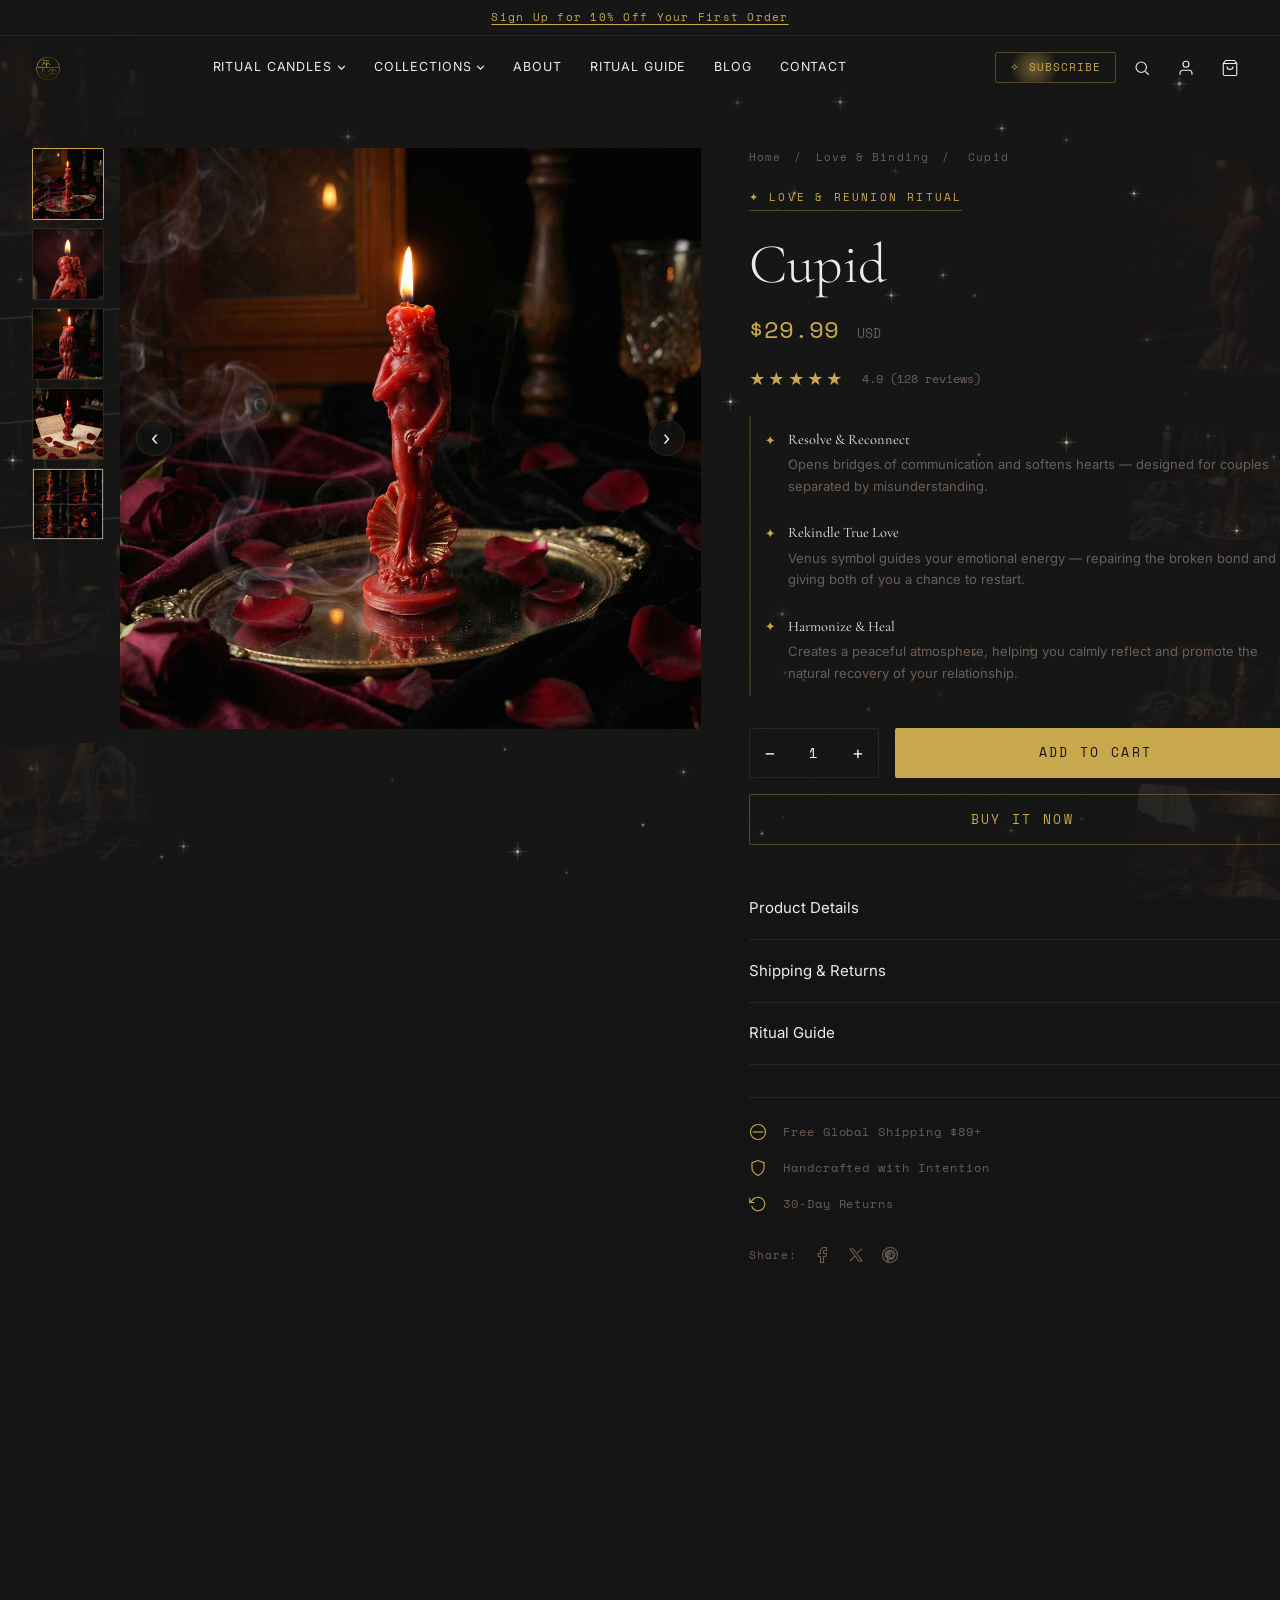
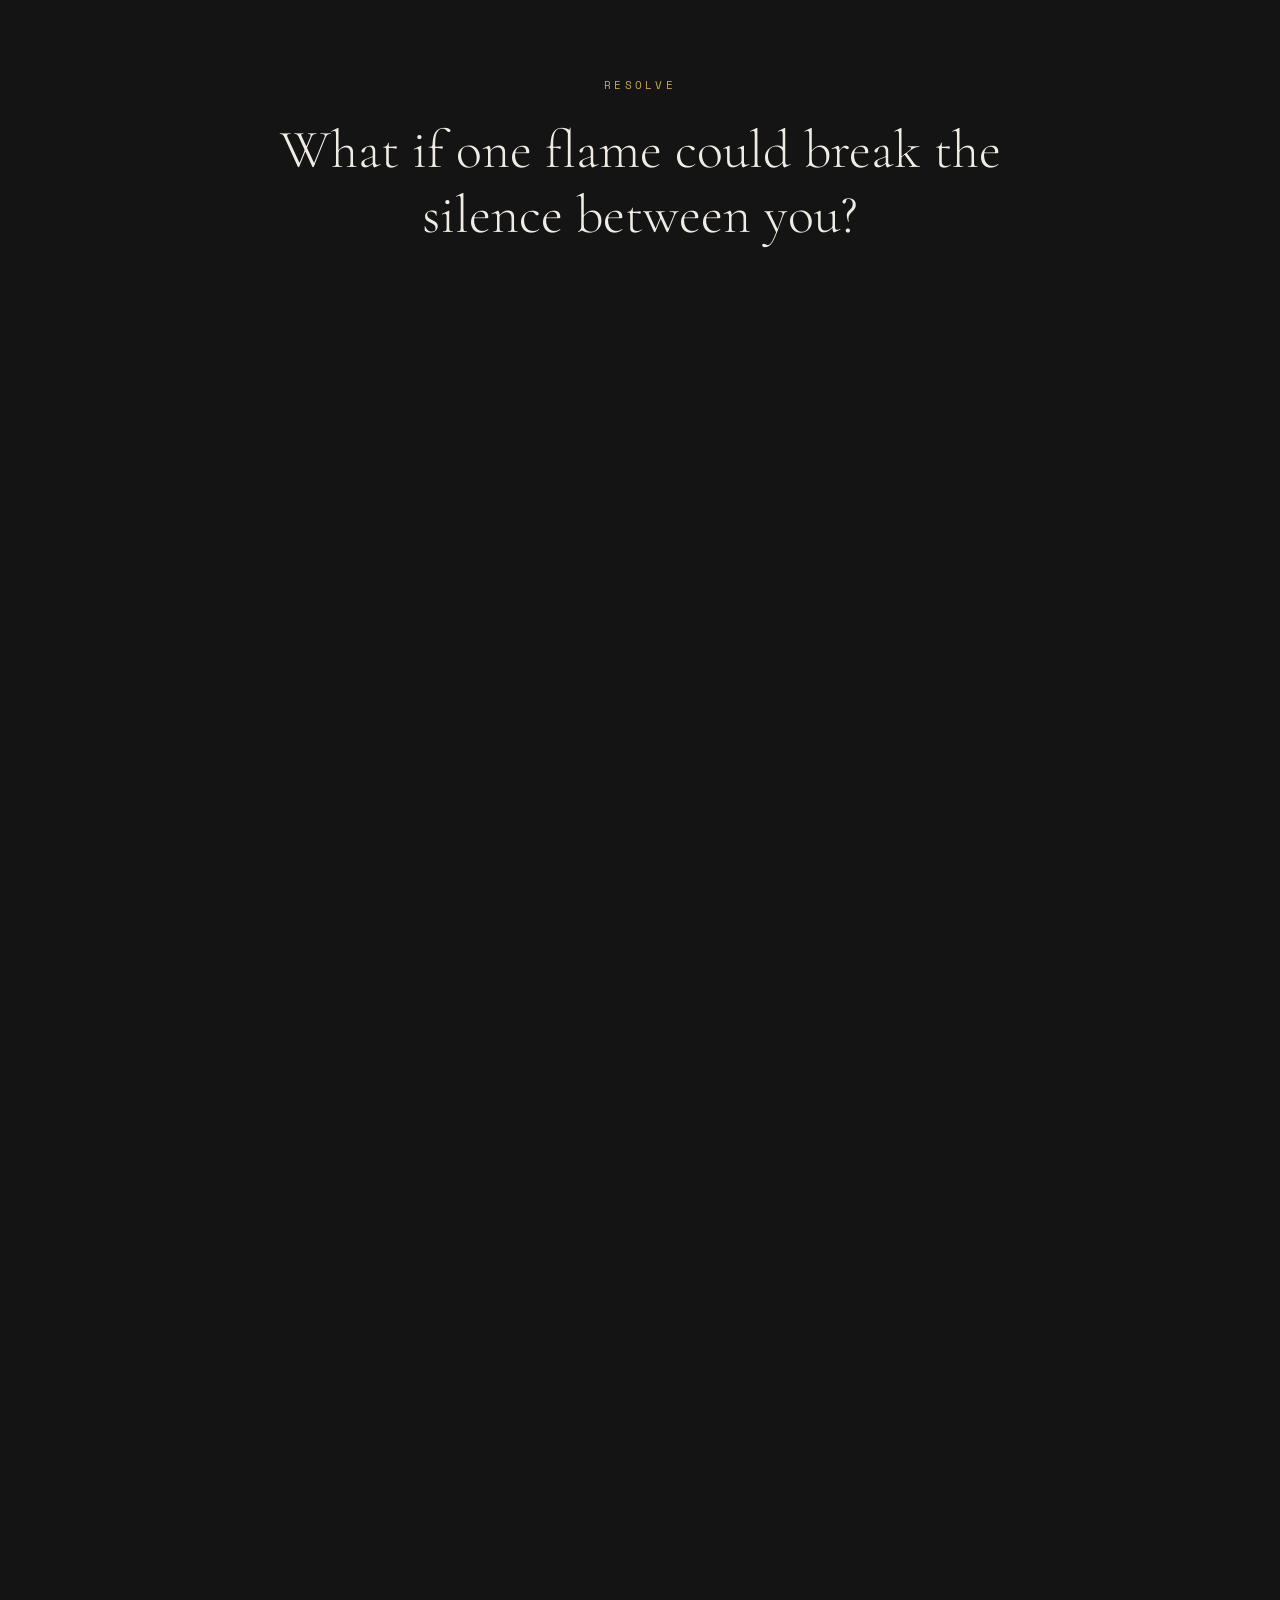
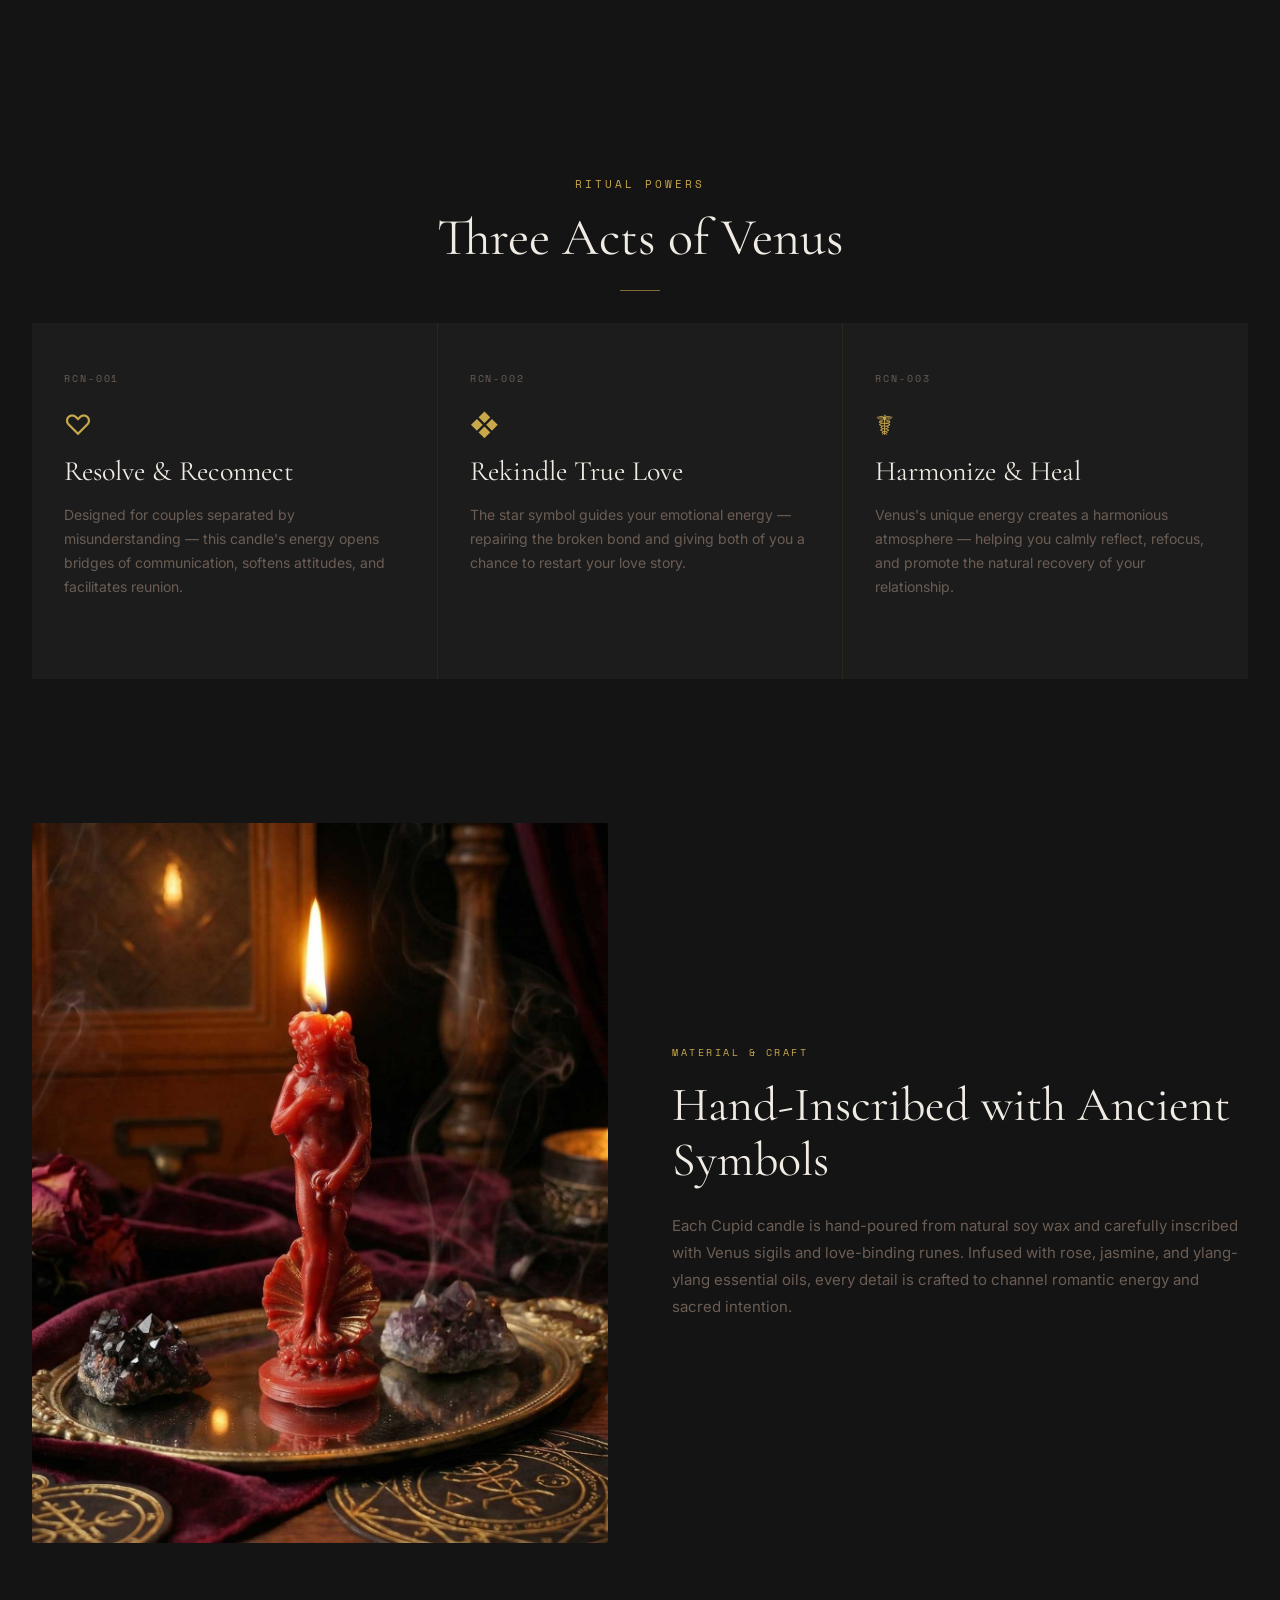
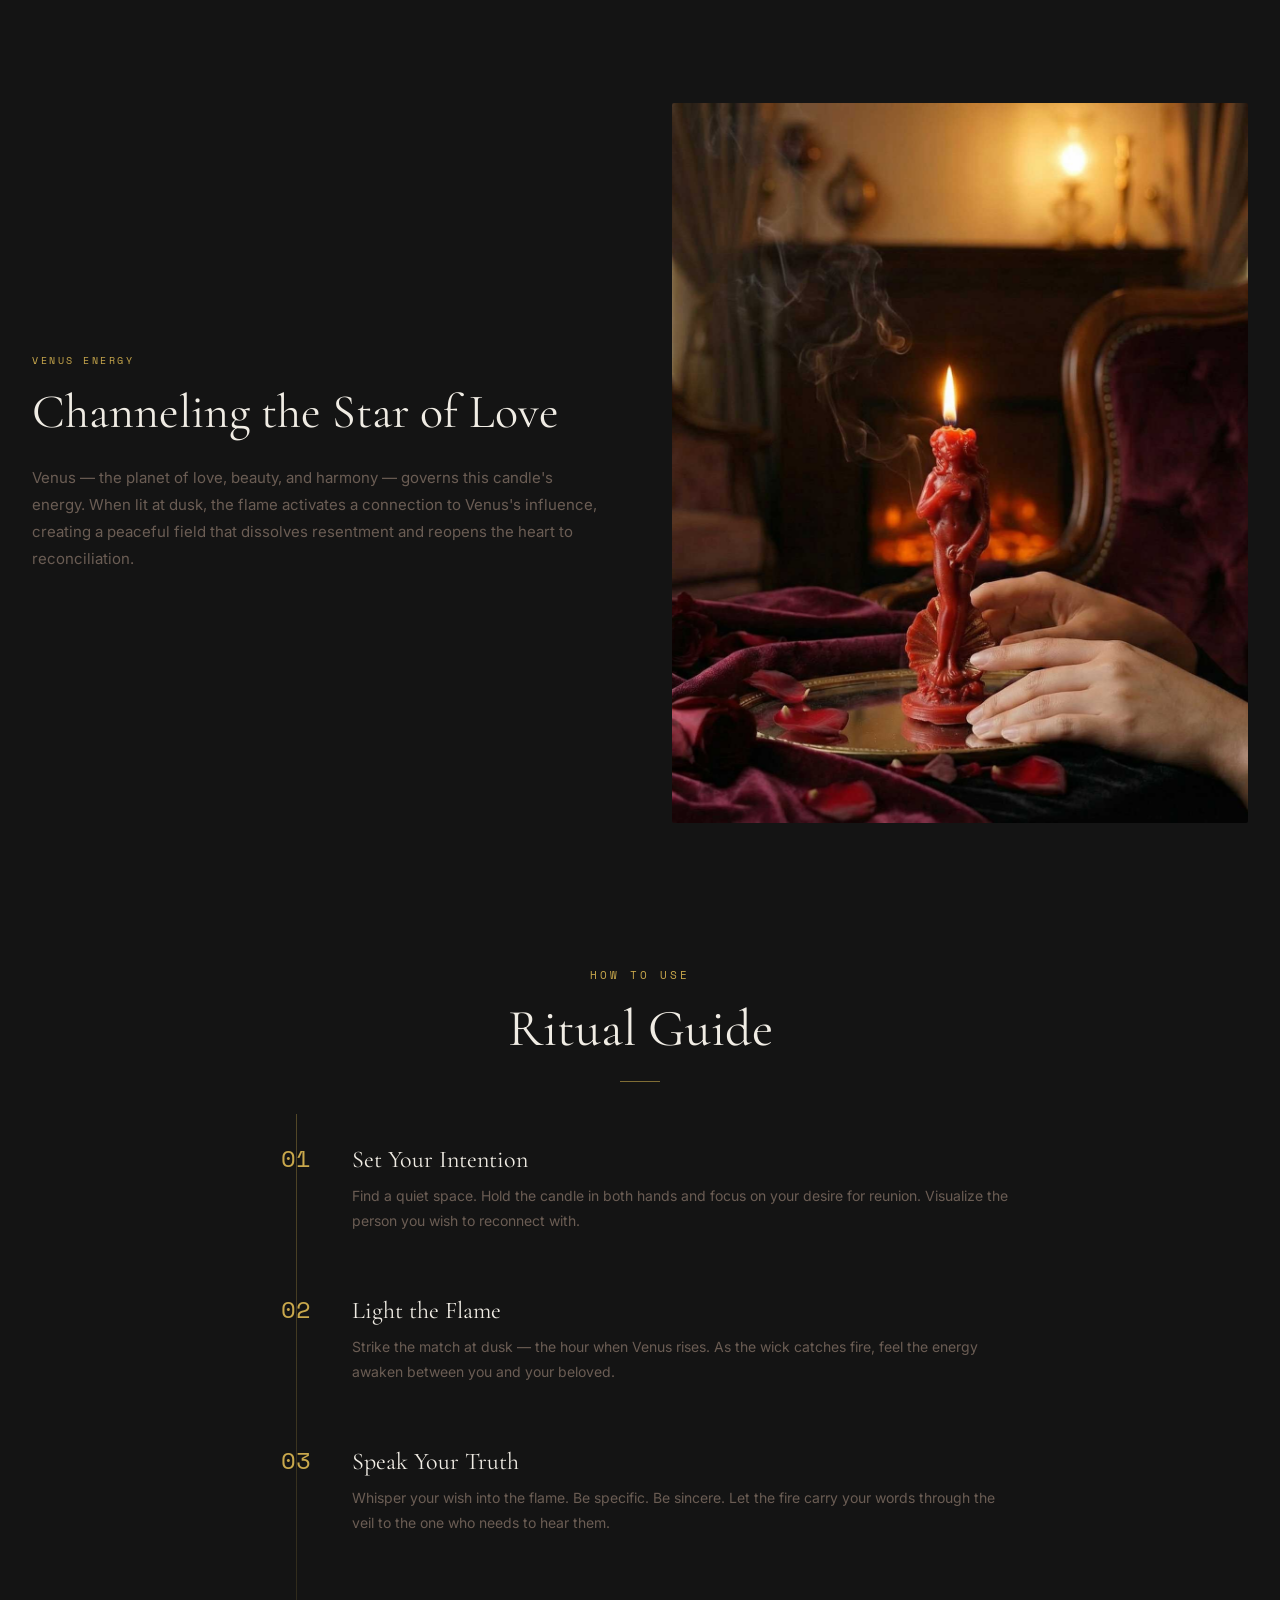
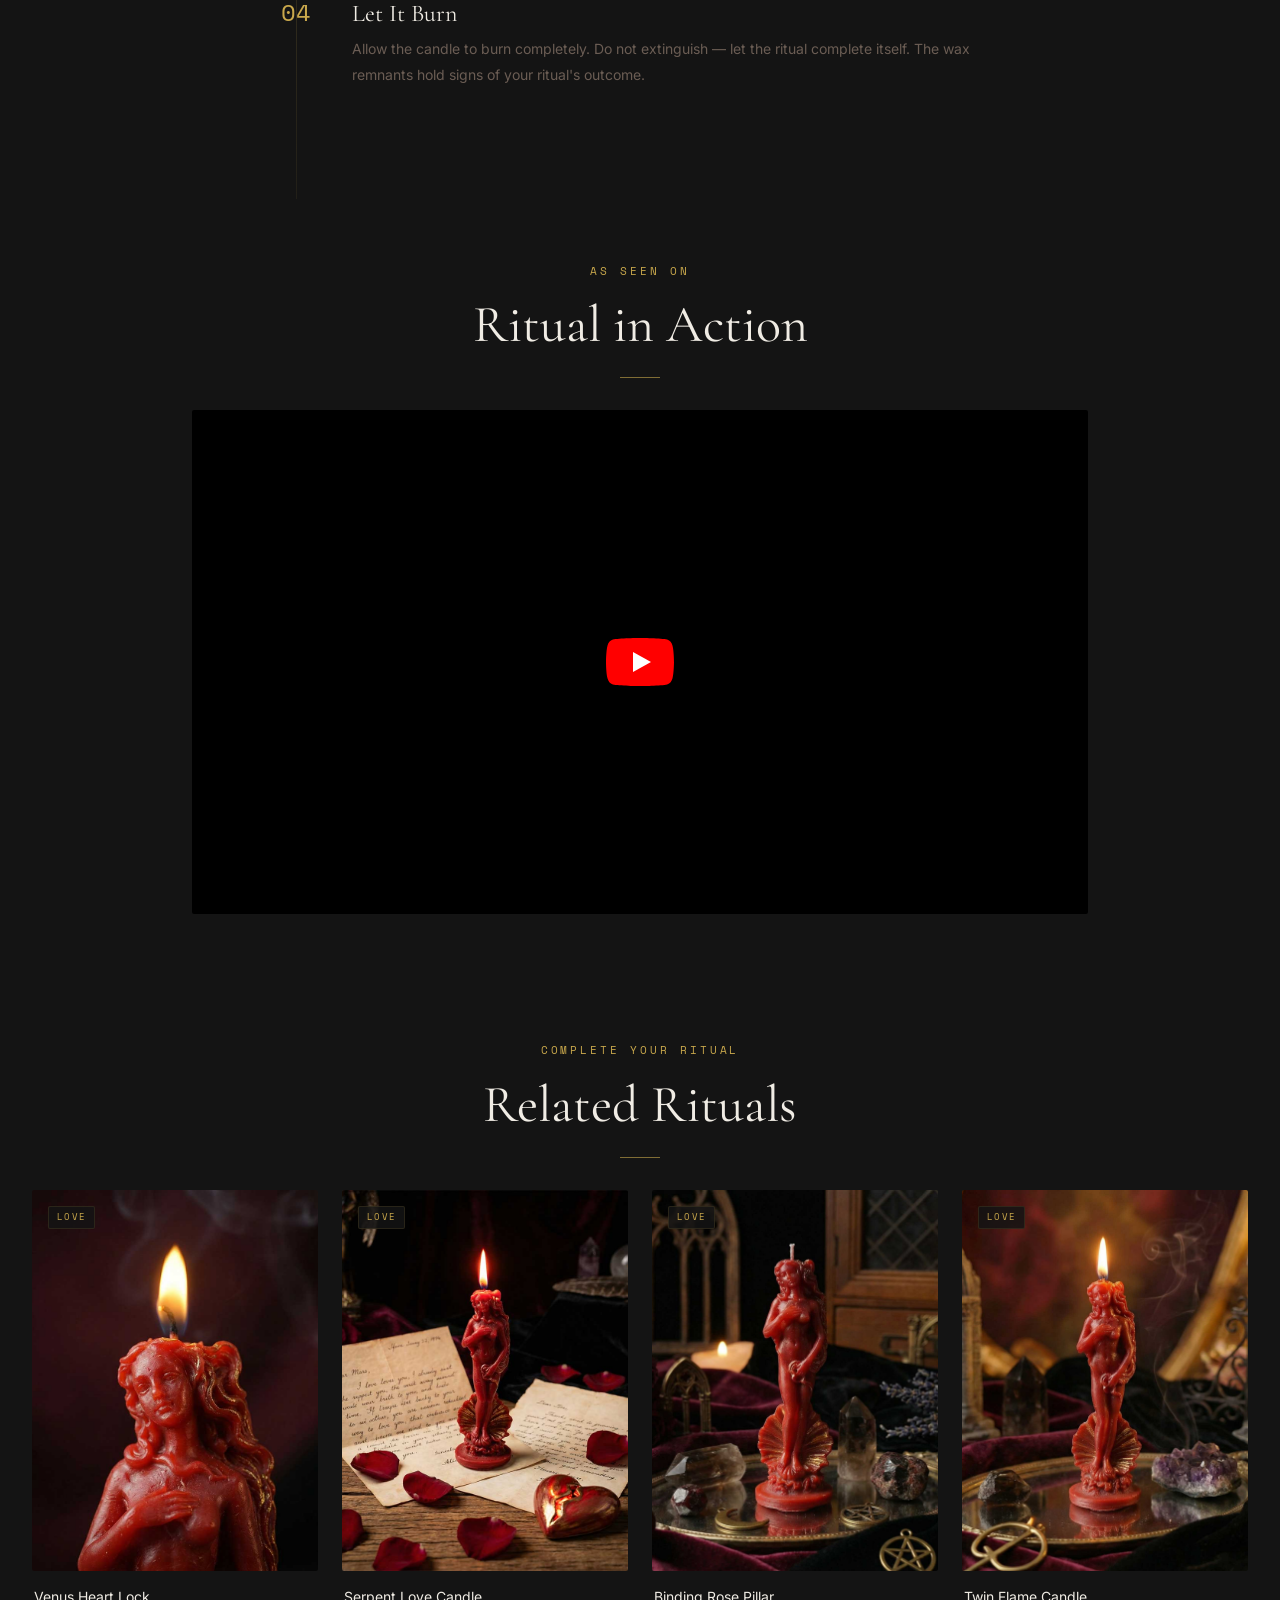
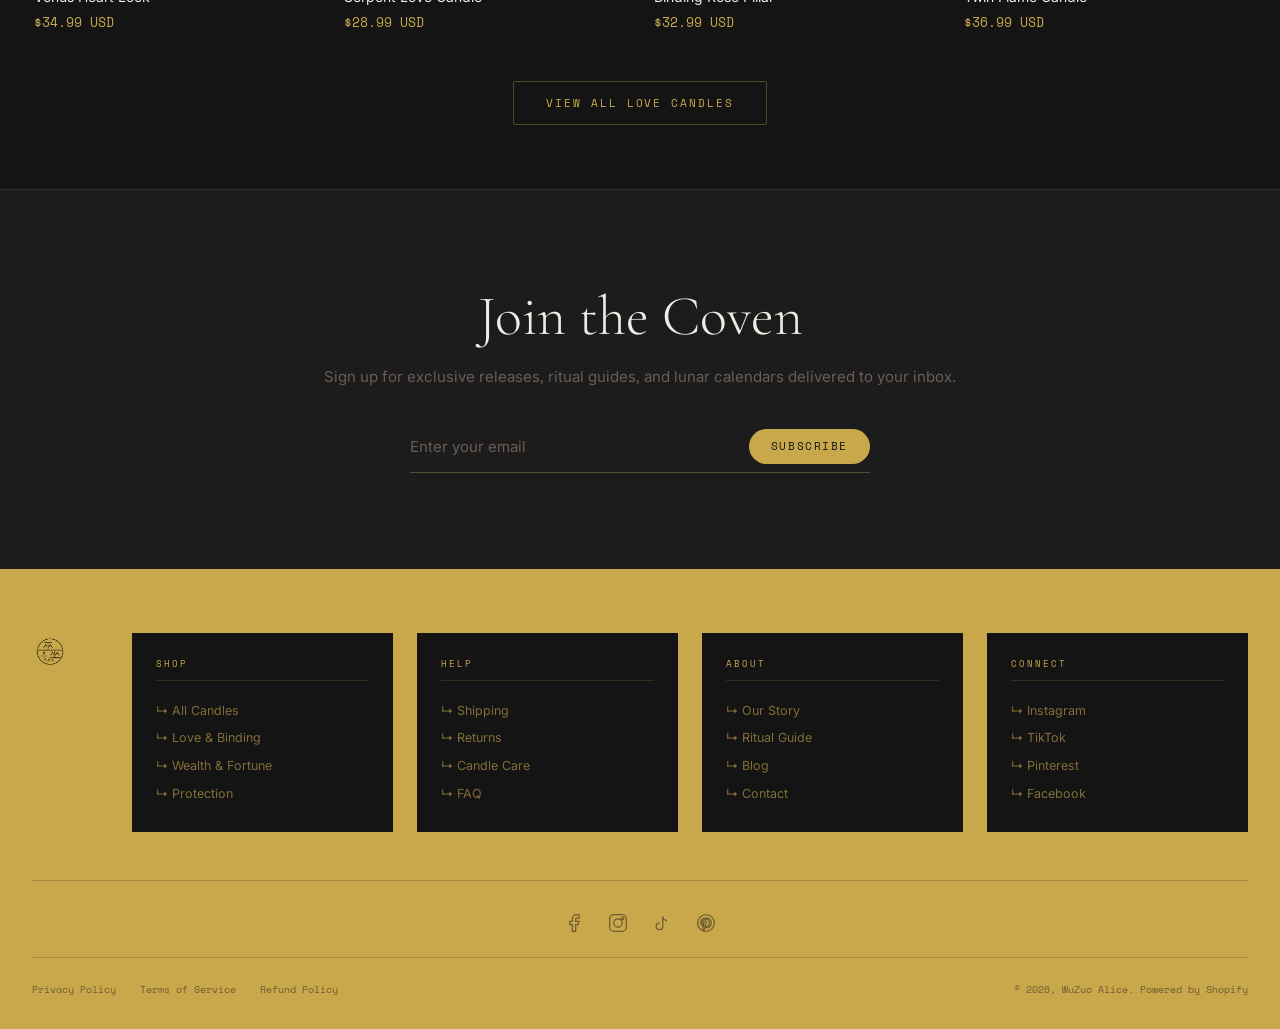
==== commit 786b72fc: "fix: grimoire mobile layout + PDP benefits interaction - Fix grimoire book collapsing to zero height" ====
--- a/v3/product-cupid.html
+++ b/v3/product-cupid.html
@@ -249,7 +249,29 @@
       <span class="pdp-info__rating-count">4.9 (128 reviews)</span>
     </div>
 
-    <p class="pdp-info__desc">Designed for couples separated by misunderstanding — this Venus-charged figurine candle opens bridges of communication, softens hearts, and guides your love back together.</p>
+    <div class="pdp-benefits">
+      <div class="pdp-benefit pdp-benefit--active" data-benefit="0">
+        <span class="pdp-benefit__icon">✦</span>
+        <div class="pdp-benefit__text">
+          <strong class="pdp-benefit__title">Resolve &amp; Reconnect</strong>
+          <p class="pdp-benefit__desc">Opens bridges of communication and softens hearts — designed for couples separated by misunderstanding.</p>
+        </div>
+      </div>
+      <div class="pdp-benefit pdp-benefit--active" data-benefit="1">
+        <span class="pdp-benefit__icon">✦</span>
+        <div class="pdp-benefit__text">
+          <strong class="pdp-benefit__title">Rekindle True Love</strong>
+          <p class="pdp-benefit__desc">Venus symbol guides your emotional energy — repairing the broken bond and giving both of you a chance to restart.</p>
+        </div>
+      </div>
+      <div class="pdp-benefit pdp-benefit--active" data-benefit="2">
+        <span class="pdp-benefit__icon">✦</span>
+        <div class="pdp-benefit__text">
+          <strong class="pdp-benefit__title">Harmonize &amp; Heal</strong>
+          <p class="pdp-benefit__desc">Creates a peaceful atmosphere, helping you calmly reflect and promote the natural recovery of your relationship.</p>
+        </div>
+      </div>
+    </div>
 
     <div class="pdp-info__actions">
       <div class="pdp-info__qty">
@@ -835,12 +857,13 @@
   });
 })();
 
-/* --- Image Gallery --- */
+/* --- Image Gallery + Benefits Interaction --- */
 (function() {
   var thumbs = document.querySelectorAll('.pdp-gallery__thumb');
   var mainImg = document.getElementById('galleryMainImg');
   var prev = document.getElementById('galleryPrev');
   var next = document.getElementById('galleryNext');
+  var benefits = document.querySelectorAll('.pdp-benefit');
   var current = 0;
   var images = [];
   thumbs.forEach(function(t) { images.push(t.querySelector('img').src); });
@@ -850,6 +873,11 @@
     current = (idx + images.length) % images.length;
     thumbs[current].classList.add('pdp-gallery__thumb--active');
     mainImg.src = images[current];
+    /* Pulse all benefits on image change */
+    benefits.forEach(function(b) {
+      b.classList.add('pdp-benefit--flash');
+      setTimeout(function() { b.classList.remove('pdp-benefit--flash'); }, 500);
+    });
   }
 
   thumbs.forEach(function(t) {
@@ -857,6 +885,7 @@
   });
   if (prev) prev.addEventListener('click', function() { goTo(current - 1); });
   if (next) next.addEventListener('click', function() { goTo(current + 1); });
+
 })();
 
 /* --- Quantity Selector --- */
--- a/v3/styles/hero.css
+++ b/v3/styles/hero.css
@@ -72,7 +72,7 @@
   pointer-events: none;
 }
 
-/* ---- Overlay text on left panel ---- */
+/* ---- Overlay text on left panel (legacy) ---- */
 .hero__panel-text {
   position: absolute;
   z-index: 3;
@@ -80,7 +80,6 @@
   left: var(--s4);
   pointer-events: none;
 }
-/* italic Cormorant product name — like "eye switch" in 3CE */
 .hero__panel-name {
   display: block;
   font-family: var(--font-display);
@@ -90,11 +89,8 @@
   color: var(--gold);
   line-height: 1.0;
   letter-spacing: -0.01em;
-  /* 3CE has slight transparency */
   opacity: 0.92;
 }
-
-/* vertical rotated Space Mono label — like "STICK" in 3CE */
 .hero__panel-vert {
   position: absolute;
   right: -1.2rem;
@@ -108,6 +104,99 @@
   writing-mode: vertical-rl;
   text-orientation: mixed;
   transform: rotate(180deg);
+}
+
+/* ---- Slide background image (full-cover like video) ---- */
+.hero__bg-img {
+  position: absolute;
+  inset: 0;
+  width: 100%; height: 100%;
+  object-fit: cover;
+  transition: transform 8s var(--ease-out);
+  will-change: transform;
+}
+.hero__slide--active .hero__bg-img {
+  transform: scale(1.06);
+}
+
+/* ---- Slide content overlay: subtitle / title / paragraph / button ---- */
+.hero__content {
+  position: absolute;
+  z-index: 3;
+  bottom: var(--s6);
+  left: var(--s4);
+  max-width: 56rem;
+  display: flex;
+  flex-direction: column;
+  gap: 1.6rem;
+  pointer-events: auto;
+}
+.hero__subtitle {
+  font-family: var(--font-mono);
+  font-size: 1.1rem;
+  letter-spacing: 0.35em;
+  text-transform: uppercase;
+  color: var(--gold);
+  opacity: 0.85;
+}
+.hero__title {
+  font-family: var(--font-display);
+  font-style: italic;
+  font-weight: 300;
+  font-size: clamp(4.2rem, 6.5vw, 8rem);
+  line-height: 1.0;
+  color: var(--text);
+  letter-spacing: -0.01em;
+  opacity: 0.95;
+}
+.hero__desc {
+  font-family: var(--font-body, 'Inter', sans-serif);
+  font-size: clamp(1.3rem, 1.4vw, 1.6rem);
+  line-height: 1.65;
+  color: var(--text);
+  opacity: 0.72;
+  max-width: 48rem;
+}
+.hero__btn {
+  display: inline-flex;
+  align-items: center;
+  gap: 0.8rem;
+  align-self: flex-start;
+  padding: 1.2rem 3.2rem;
+  font-family: var(--font-mono);
+  font-size: 1.1rem;
+  letter-spacing: 0.2em;
+  text-transform: uppercase;
+  color: var(--bg);
+  background: var(--gold);
+  border: 1px solid var(--gold);
+  transition: background var(--t-fast), color var(--t-fast);
+  text-decoration: none;
+  cursor: pointer;
+}
+.hero__btn:hover {
+  background: transparent;
+  color: var(--gold);
+}
+
+/* ---- Centered content variant (slide 2) ---- */
+.hero__content--center {
+  top: 0;
+  left: 0;
+  right: 0;
+  bottom: 0;
+  max-width: 64rem;
+  margin: 0 auto;
+  align-items: center;
+  justify-content: center;
+  text-align: center;
+  padding: var(--s6) var(--s4);
+}
+.hero__content--center .hero__btn {
+  align-self: center;
+}
+.hero__content--center .hero__desc {
+  max-width: 54rem;
 }
 
 /* ---- Bottom caption strip ---- */
@@ -287,4 +376,16 @@
   .hero__next { right: var(--s1); }
   .hero__prev,
   .hero__next { width: 3.6rem; height: 3.6rem; font-size: 2.8rem; }
-}
+
+  /* Slide content overlay mobile */
+  .hero__content {
+    left: var(--s2);
+    right: var(--s2);
+    bottom: var(--s4);
+    gap: 1.2rem;
+  }
+  .hero__subtitle { font-size: 1.0rem; letter-spacing: 0.25em; }
+  .hero__title { font-size: clamp(3rem, 8vw, 4.8rem); }
+  .hero__desc { font-size: 1.2rem; line-height: 1.55; }
+  .hero__btn { padding: 1rem 2.4rem; font-size: 1.0rem; }
+}
--- a/v3/styles/sections.css
+++ b/v3/styles/sections.css
@@ -47,6 +47,22 @@
   will-change: transform;
 }
 .showcase__card:hover img { transform: scale(1.05); }
+
+/* Hover video overlay */
+.showcase__hover-video {
+  position: absolute; inset: 0;
+  width: 100%; height: 100%;
+  object-fit: cover;
+  opacity: 0;
+  transition: opacity 0.5s ease;
+  z-index: 0;
+}
+.showcase__card--hovervid:hover .showcase__hover-video {
+  opacity: 1;
+}
+.showcase__card--hovervid:hover img {
+  opacity: 0;
+}
 
 /* Bottom gradient overlay */
 .showcase__card::before {
--- a/v3/styles/pdp-main.css
+++ b/v3/styles/pdp-main.css
@@ -76,6 +76,42 @@
   font-size: 1.5rem; color: var(--muted); line-height: 1.8; margin-bottom: var(--s4);
 }
 
+/* ── Benefits list ── */
+.pdp-benefits {
+  display: flex; flex-direction: column; gap: 0;
+  margin-bottom: var(--s4);
+}
+.pdp-benefit {
+  display: flex; gap: 1.2rem; align-items: flex-start;
+  padding: 1.2rem 1.4rem;
+  border-left: 2px solid rgba(201,168,76,0.2);
+  opacity: 1;
+  transform: translateX(0);
+  transition: opacity 0.45s ease, border-color 0.45s ease, background 0.45s ease, transform 0.45s ease;
+  cursor: default;
+}
+.pdp-benefit__icon {
+  color: var(--gold); font-size: 1.3rem;
+  flex-shrink: 0; margin-top: 0.15rem;
+}
+.pdp-benefit__title {
+  font-family: var(--font-display);
+  font-size: 1.45rem; font-weight: 400;
+  color: var(--text); display: block;
+  margin-bottom: 0.25rem;
+  transition: color 0.3s ease;
+}
+.pdp-benefit__desc {
+  font-size: 1.3rem; color: var(--muted);
+  line-height: 1.65; margin: 0;
+}
+
+/* Flash: brief glow on image switch */
+.pdp-benefit--flash {
+  border-left-color: var(--gold) !important;
+  background: rgba(201,168,76,0.06) !important;
+}
+
 /* ── Actions ── */
 .pdp-info__actions {
   display: flex; gap: var(--s2); align-items: stretch; margin-bottom: var(--s2);
@@ -201,4 +237,7 @@
   .pdp-info { position: static; }
   .pdp-gallery__thumbs { flex-direction: row; width: 100%; overflow-x: auto; }
   .pdp-gallery__thumb { width: 56px; height: 56px; flex-shrink: 0; }
-}
+  .pdp-benefit { padding: 1rem 1.2rem; gap: 1rem; }
+  .pdp-benefit__title { font-size: 1.35rem; }
+  .pdp-benefit__desc { font-size: 1.2rem; }
+}
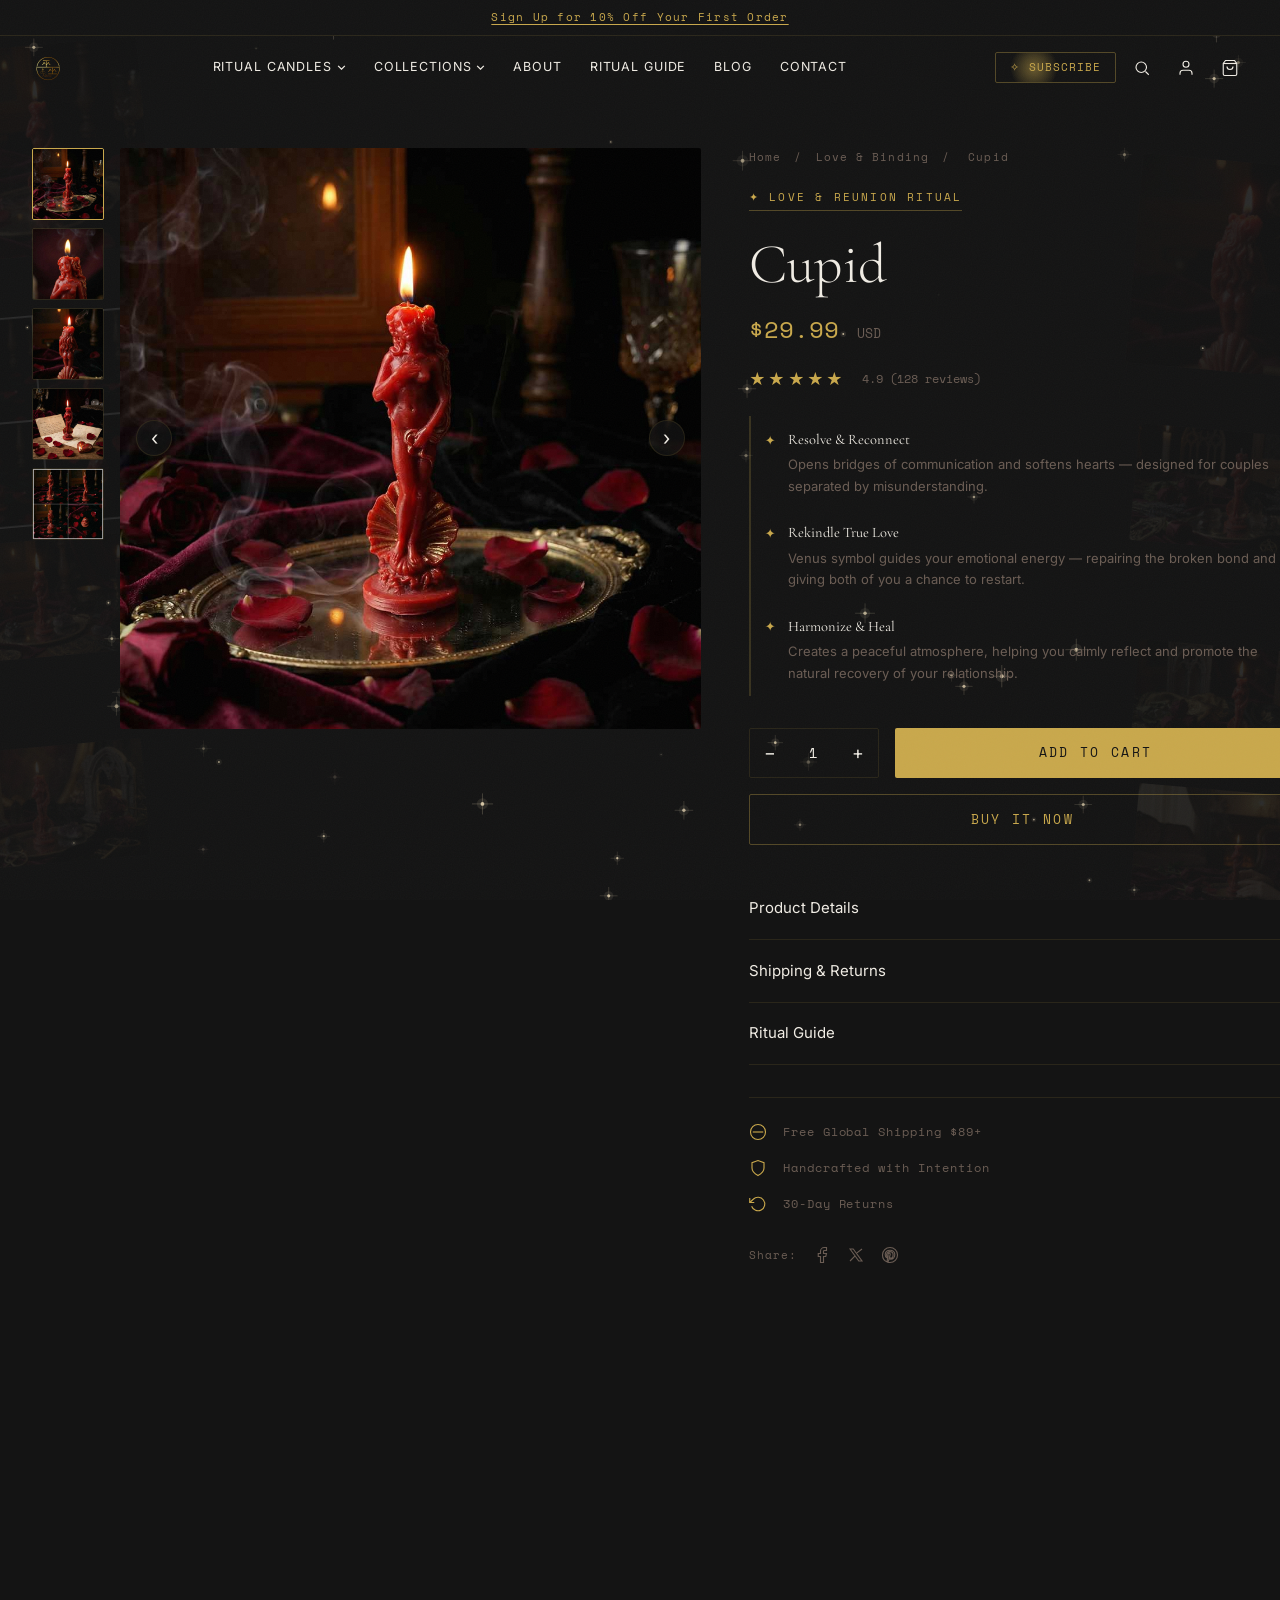
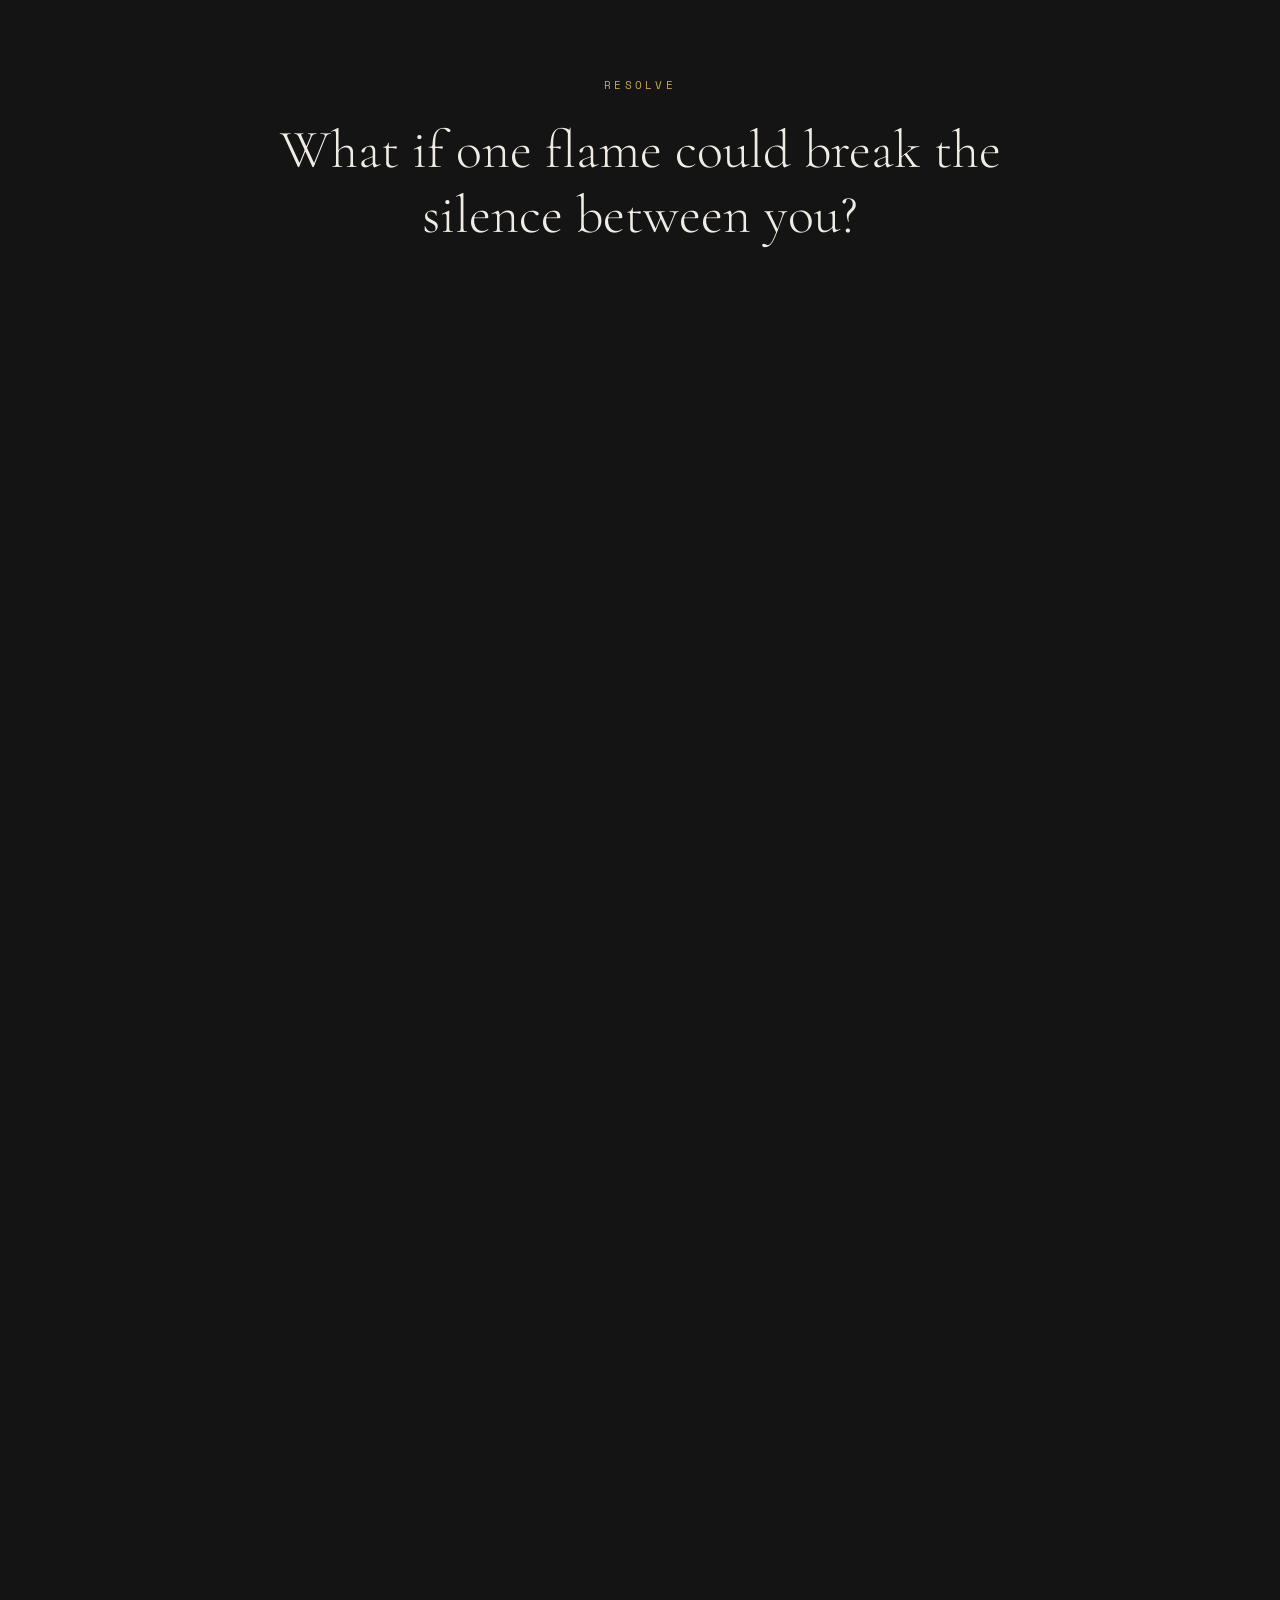
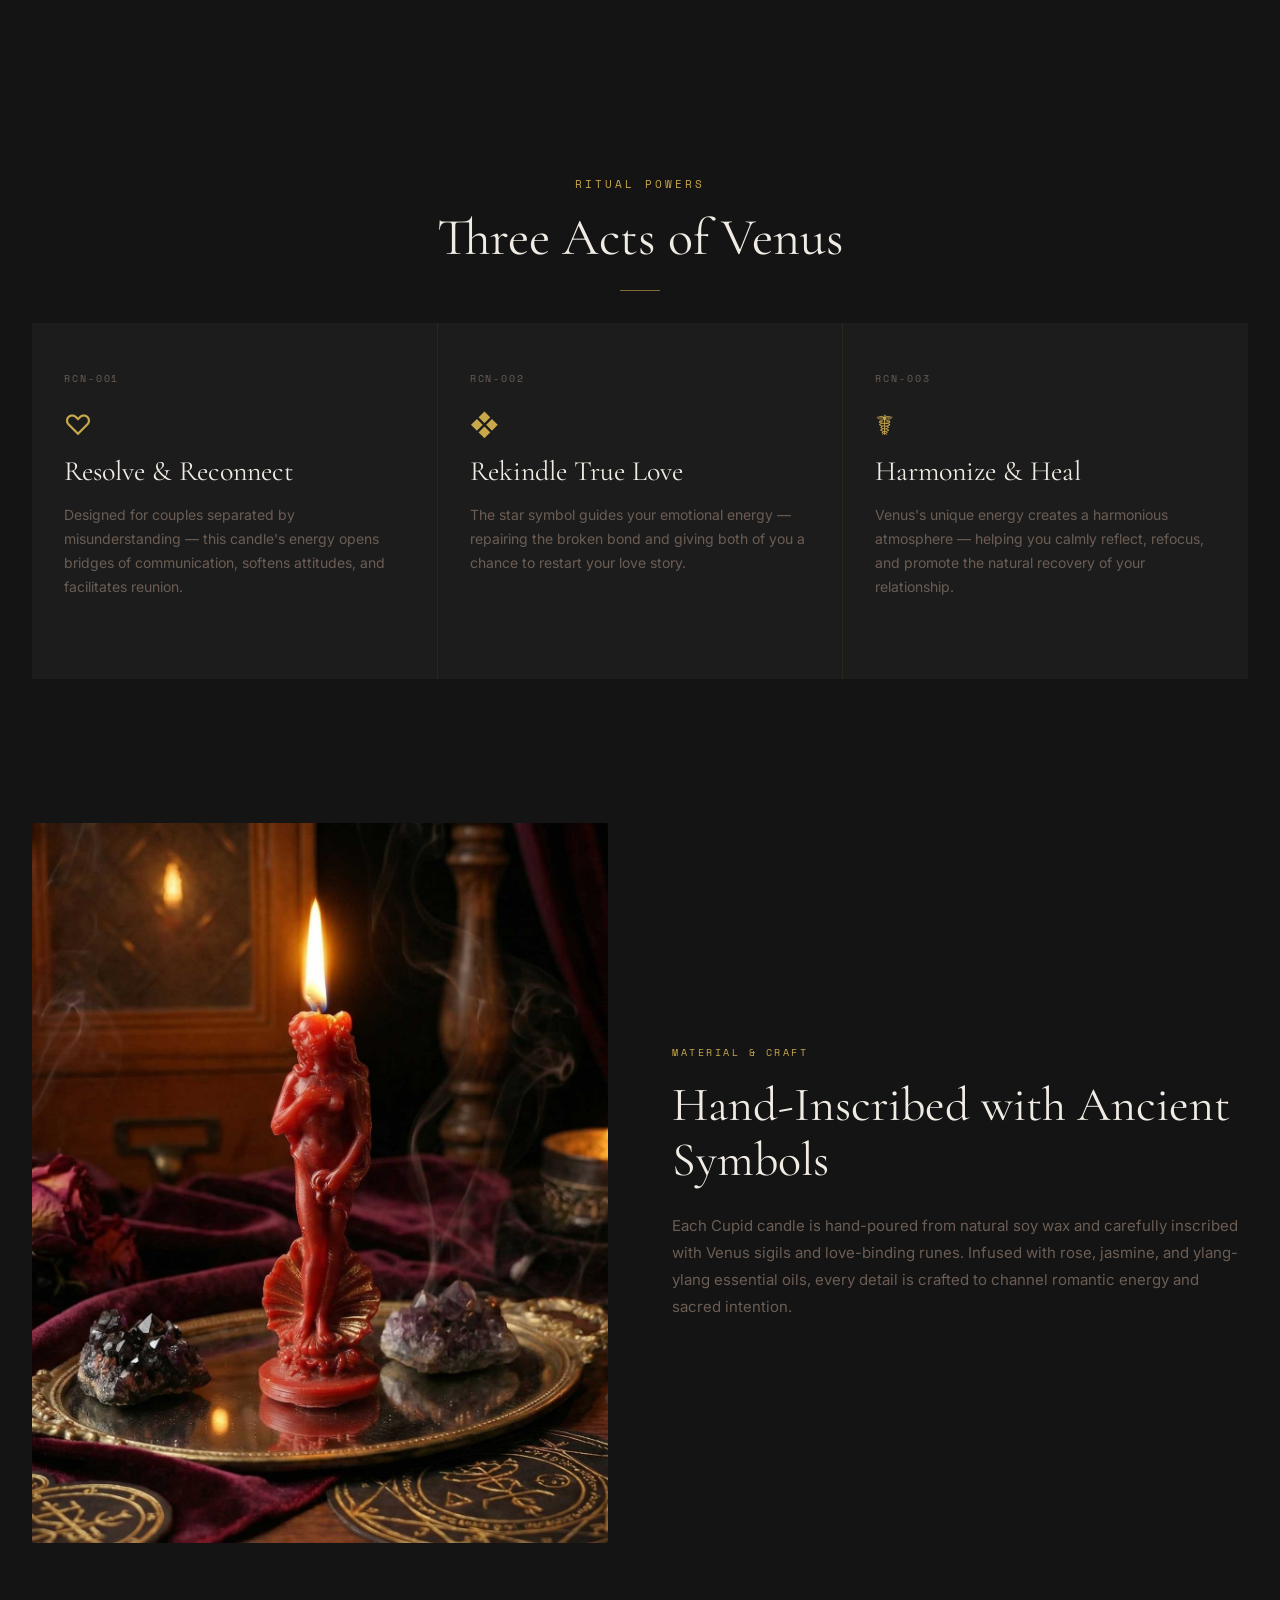
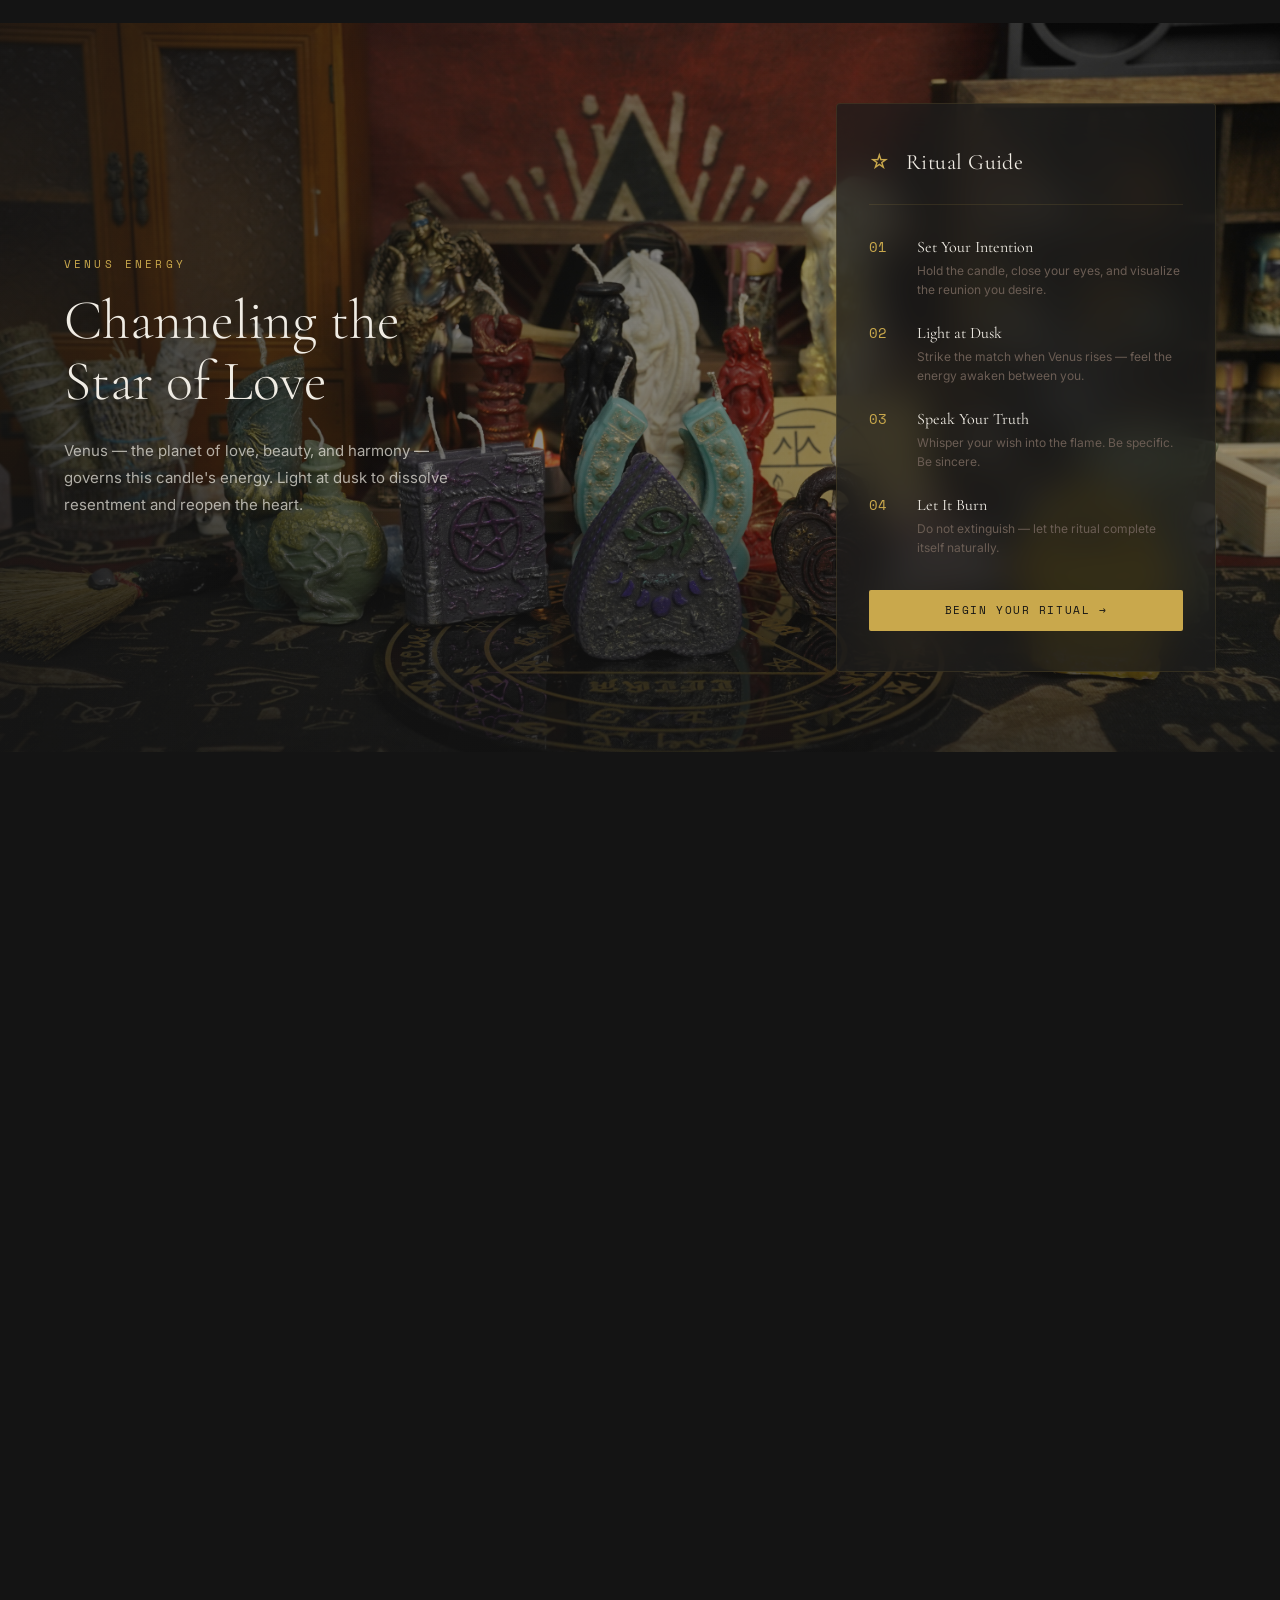
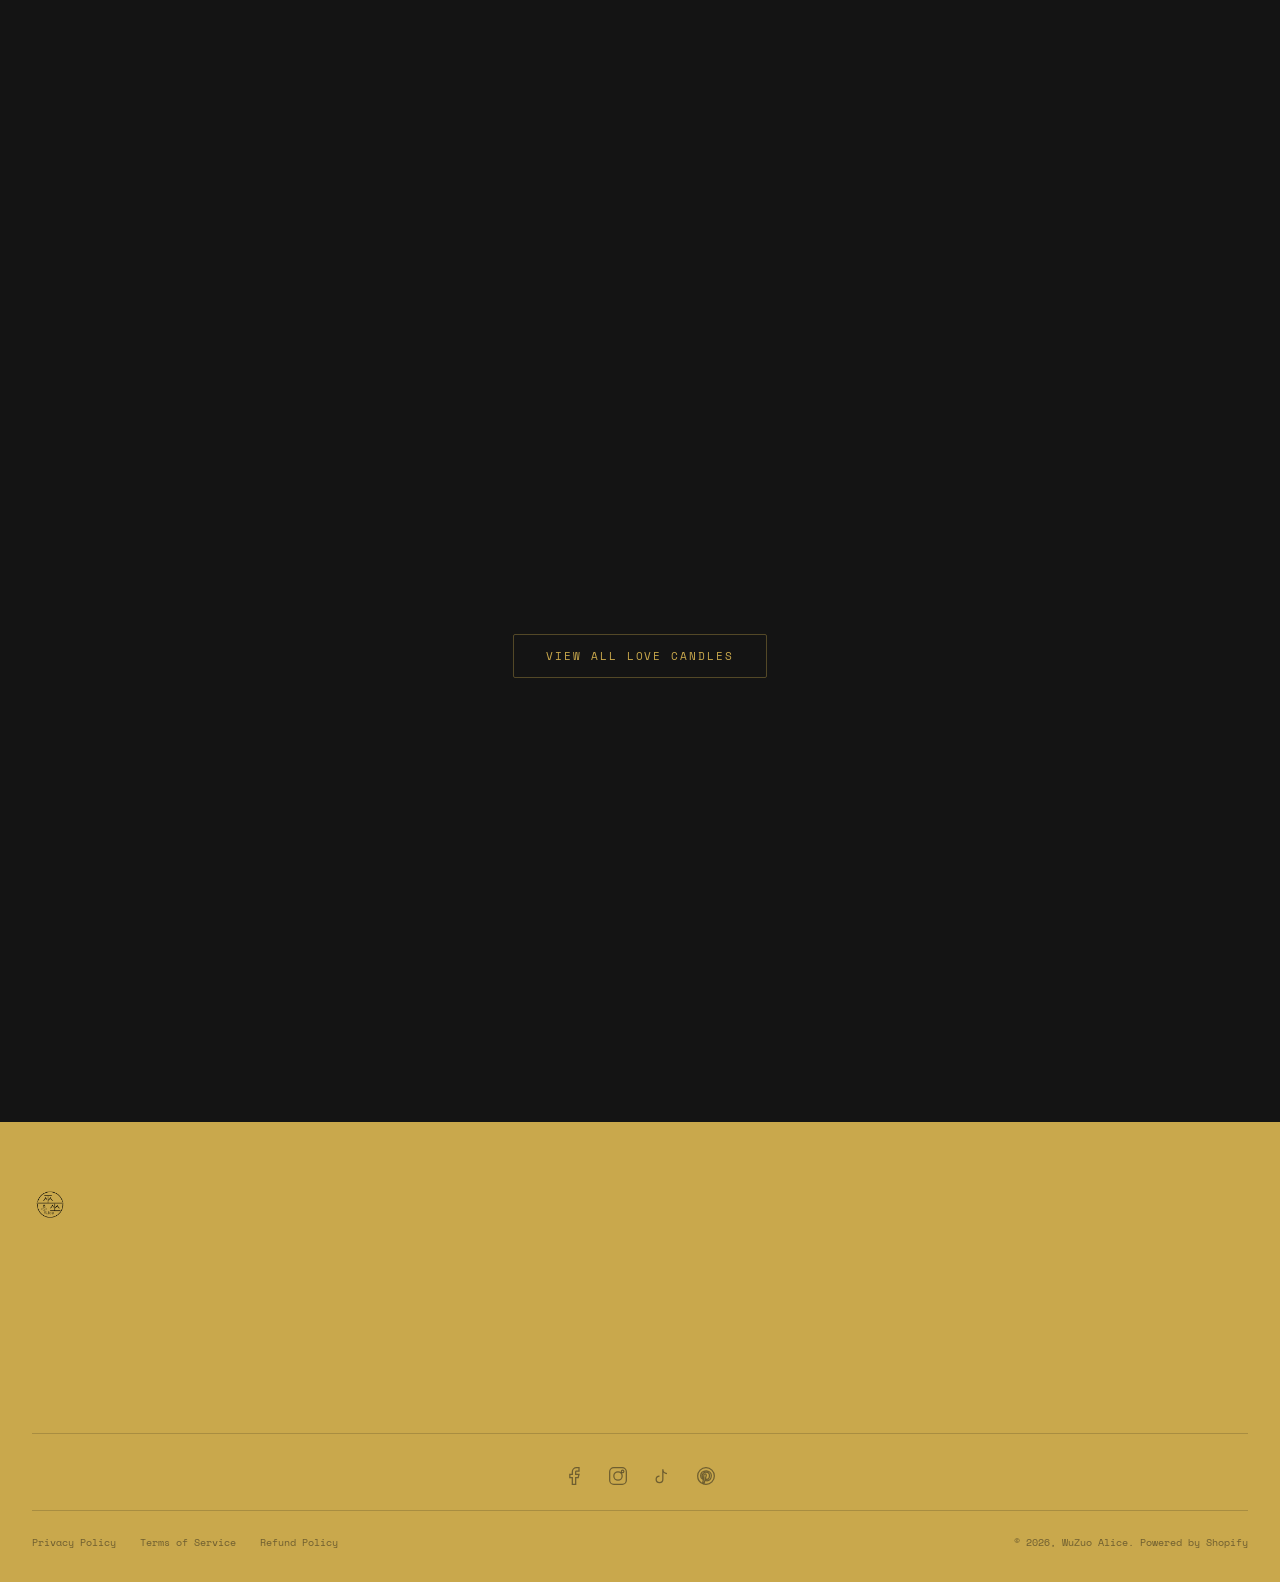
==== commit 79f50284: "feat(v3): add collection pages, blog pages + update ritual images - Add collection page (A & B layou" ====
--- a/v3/product-cupid.html
+++ b/v3/product-cupid.html
@@ -420,55 +420,58 @@
       <p class="pdp-story__desc">Each Cupid candle is hand-poured from natural soy wax and carefully inscribed with Venus sigils and love-binding runes. Infused with rose, jasmine, and ylang-ylang essential oils, every detail is crafted to channel romantic energy and sacred intention.</p>
     </div>
   </div>
-  <div class="pdp-story__block pdp-story__block--reverse">
-    <div class="pdp-story__image reveal">
-      <img src="cupid resolve.jpg" alt="Ritual candle in ceremony" loading="lazy">
-    </div>
-    <div class="pdp-story__content reveal reveal-d2">
-      <span class="pdp-story__label">Venus Energy</span>
-      <h3 class="pdp-story__title">Channeling the Star of Love</h3>
-      <p class="pdp-story__desc">Venus — the planet of love, beauty, and harmony — governs this candle's energy. When lit at dusk, the flame activates a connection to Venus's influence, creating a peaceful field that dissolves resentment and reopens the heart to reconciliation.</p>
-    </div>
-  </div>
 </section>
 
-<!-- ======== Section 4: Ritual Guide ======== -->
-<section class="ritual-steps">
-  <div class="section-heading reveal">
-    <div class="section-heading__label">How to Use</div>
-    <h2 class="section-heading__title">Ritual Guide</h2>
-    <div class="section-heading__line"></div>
-  </div>
-  <div class="ritual-steps__list">
-    <div class="ritual-step reveal reveal-d1">
-      <span class="ritual-step__num">01</span>
-      <div class="ritual-step__body">
-        <h4 class="ritual-step__title">Set Your Intention</h4>
-        <p class="ritual-step__desc">Find a quiet space. Hold the candle in both hands and focus on your desire for reunion. Visualize the person you wish to reconnect with.</p>
-      </div>
-    </div>
-    <div class="ritual-step reveal reveal-d2">
-      <span class="ritual-step__num">02</span>
-      <div class="ritual-step__body">
-        <h4 class="ritual-step__title">Light the Flame</h4>
-        <p class="ritual-step__desc">Strike the match at dusk — the hour when Venus rises. As the wick catches fire, feel the energy awaken between you and your beloved.</p>
-      </div>
-    </div>
-    <div class="ritual-step reveal reveal-d3">
-      <span class="ritual-step__num">03</span>
-      <div class="ritual-step__body">
-        <h4 class="ritual-step__title">Speak Your Truth</h4>
-        <p class="ritual-step__desc">Whisper your wish into the flame. Be specific. Be sincere. Let the fire carry your words through the veil to the one who needs to hear them.</p>
-      </div>
-    </div>
-    <div class="ritual-step reveal reveal-d4">
-      <span class="ritual-step__num">04</span>
-      <div class="ritual-step__body">
-        <h4 class="ritual-step__title">Let It Burn</h4>
-        <p class="ritual-step__desc">Allow the candle to burn completely. Do not extinguish — let the ritual complete itself. The wax remnants hold signs of your ritual's outcome.</p>
-      </div>
-    </div>
-  </div>
+<!-- ======== Section 3b: Venus Ritual Banner ======== -->
+<section class="venus-banner reveal" aria-label="Venus ritual guide">
+  <div class="venus-banner__bg">
+    <img src="Channeling the Star of Love.JPG" alt="Ritual candle ceremony under Venus" loading="lazy">
+    <div class="venus-banner__overlay"></div>
+  </div>
+
+  <div class="venus-banner__text reveal reveal-d1">
+    <span class="venus-banner__label">Venus Energy</span>
+    <h3 class="venus-banner__title">Channeling the<br>Star of Love</h3>
+    <p class="venus-banner__desc">Venus — the planet of love, beauty, and harmony — governs this candle's energy. Light at dusk to dissolve resentment and reopen the heart.</p>
+  </div>
+
+  <aside class="venus-banner__guide reveal reveal-d2">
+    <div class="venus-banner__guide-header">
+      <span class="venus-banner__guide-icon">&#9734;</span>
+      <h4 class="venus-banner__guide-title">Ritual Guide</h4>
+    </div>
+    <ol class="venus-banner__steps">
+      <li class="venus-banner__step">
+        <span class="venus-banner__step-num">01</span>
+        <div>
+          <strong>Set Your Intention</strong>
+          <p>Hold the candle, close your eyes, and visualize the reunion you desire.</p>
+        </div>
+      </li>
+      <li class="venus-banner__step">
+        <span class="venus-banner__step-num">02</span>
+        <div>
+          <strong>Light at Dusk</strong>
+          <p>Strike the match when Venus rises — feel the energy awaken between you.</p>
+        </div>
+      </li>
+      <li class="venus-banner__step">
+        <span class="venus-banner__step-num">03</span>
+        <div>
+          <strong>Speak Your Truth</strong>
+          <p>Whisper your wish into the flame. Be specific. Be sincere.</p>
+        </div>
+      </li>
+      <li class="venus-banner__step">
+        <span class="venus-banner__step-num">04</span>
+        <div>
+          <strong>Let It Burn</strong>
+          <p>Do not extinguish — let the ritual complete itself naturally.</p>
+        </div>
+      </li>
+    </ol>
+    <a href="#" class="venus-banner__cta">Begin Your Ritual →</a>
+  </aside>
 </section>
 
 <!-- ======== Section 5: YouTube Feature ======== -->
--- a/v3/styles/products.css
+++ b/v3/styles/products.css
@@ -198,6 +198,12 @@
   font-family: var(--font-mono);
   font-size: 1.3rem; color: var(--gold);
 }
+.product-card__compare {
+  color: var(--muted);
+  text-decoration: line-through;
+  font-size: 1.2rem;
+  margin-right: 0.4rem;
+}
 
 /* ---- Collections 4-Column Grid (Milk Makeup style) ---- */
 .collections-grid {
--- a/v3/styles/sections.css
+++ b/v3/styles/sections.css
@@ -130,16 +130,41 @@
 
 /* ---- Responsive ---- */
 @media (max-width: 749px) {
-  .showcase { flex-direction: column; }
+  /* Horizontal swipe carousel on mobile */
+  .showcase {
+    flex-direction: row;
+    overflow-x: auto;
+    overflow-y: hidden;
+    scroll-snap-type: x mandatory;
+    -webkit-overflow-scrolling: touch;
+    gap: 0;
+  }
+  .showcase::-webkit-scrollbar { display: none; }
   .showcase__left {
-    position: relative;   /* no sticky on mobile */
-    width: 100%; height: 56vw; min-height: 220px;
-  }
-  .showcase__right { width: 100%; }
-  .showcase__card--small { height: 48vw; min-height: 160px; }
-  /* show only first 2 small cards on mobile */
-  .showcase__right .showcase__card--small:nth-child(n+3) { display: none; }
+    position: relative;
+    width: 85vw; min-width: 85vw;
+    height: 65vw; min-height: 220px;
+    flex-shrink: 0;
+    scroll-snap-align: start;
+  }
+  .showcase__section-label { display: none; }
+  .showcase__right {
+    display: flex;
+    flex-direction: row;
+    width: auto;
+    flex-shrink: 0;
+  }
+  .showcase__card--small {
+    width: 75vw; min-width: 75vw;
+    height: 65vw; min-height: 220px;
+    flex-shrink: 0;
+    scroll-snap-align: start;
+    border-top: none;
+    border-left: 2px solid var(--bg);
+  }
+  .showcase__card--large { height: 100%; }
   .showcase__card-cta { display: none; }
+  .showcase__card-name { font-size: clamp(2.2rem, 6vw, 3rem); }
 }
 
 /* ---- Ember Covenant (Subscription Box) ---- */
--- a/v3/styles/pdp-sections.css
+++ b/v3/styles/pdp-sections.css
@@ -193,6 +193,207 @@
   line-height: 1.8;
 }
 
+/* ─── Section 3b: Venus Ritual Banner ─── */
+.venus-banner {
+  position: relative;
+  z-index: 10;
+  min-height: 72vh;
+  display: flex;
+  align-items: center;
+  justify-content: space-between;
+  padding: var(--s10) var(--s8);
+  gap: var(--s8);
+  overflow: hidden;
+}
+
+/* Background image */
+.venus-banner__bg {
+  position: absolute;
+  inset: 0;
+  z-index: 0;
+}
+.venus-banner__bg img {
+  width: 100%;
+  height: 100%;
+  object-fit: cover;
+  display: block;
+}
+.venus-banner__overlay {
+  position: absolute;
+  inset: 0;
+  background:
+    linear-gradient(105deg, rgba(20,20,20,0.82) 0%, rgba(20,20,20,0.45) 50%, rgba(20,20,20,0.25) 100%),
+    linear-gradient(to top, rgba(20,20,20,0.7) 0%, transparent 40%);
+}
+
+/* Left text block */
+.venus-banner__text {
+  position: relative;
+  z-index: 2;
+  flex: 1 1 45%;
+  max-width: 520px;
+}
+.venus-banner__label {
+  font-family: var(--font-mono);
+  font-size: 1.05rem;
+  letter-spacing: 0.3em;
+  text-transform: uppercase;
+  color: var(--gold);
+  display: block;
+  margin-bottom: var(--s2);
+}
+.venus-banner__title {
+  font-family: var(--font-display);
+  font-size: clamp(3.6rem, 5vw, 5.6rem);
+  font-weight: 300;
+  line-height: 1.1;
+  color: var(--text);
+  margin-bottom: var(--s3);
+}
+.venus-banner__desc {
+  font-size: 1.5rem;
+  color: rgba(240,236,228,0.7);
+  line-height: 1.8;
+  max-width: 420px;
+}
+
+/* Floating guide panel */
+.venus-banner__guide {
+  position: relative;
+  z-index: 2;
+  flex: 0 0 380px;
+  max-width: 400px;
+  background: rgba(28,28,28,0.72);
+  backdrop-filter: blur(20px) saturate(1.2);
+  -webkit-backdrop-filter: blur(20px) saturate(1.2);
+  border: 1px solid var(--border);
+  border-radius: 4px;
+  padding: var(--s5) var(--s4);
+}
+.venus-banner__guide-header {
+  display: flex;
+  align-items: center;
+  gap: var(--s2);
+  margin-bottom: var(--s4);
+  padding-bottom: var(--s3);
+  border-bottom: 1px solid var(--border);
+}
+.venus-banner__guide-icon {
+  font-size: 2rem;
+  color: var(--gold);
+  line-height: 1;
+}
+.venus-banner__guide-title {
+  font-family: var(--font-display);
+  font-size: 2.2rem;
+  font-weight: 400;
+  color: var(--text);
+  letter-spacing: 0.02em;
+}
+
+/* Steps list */
+.venus-banner__steps {
+  list-style: none;
+  padding: 0;
+  margin: 0 0 var(--s4);
+  display: flex;
+  flex-direction: column;
+  gap: var(--s3);
+}
+.venus-banner__step {
+  display: flex;
+  gap: var(--s2);
+  align-items: flex-start;
+}
+.venus-banner__step-num {
+  font-family: var(--font-mono);
+  font-size: 1.4rem;
+  color: var(--gold);
+  flex-shrink: 0;
+  width: 3.2rem;
+  line-height: 1.4;
+}
+.venus-banner__step strong {
+  font-family: var(--font-display);
+  font-size: 1.6rem;
+  font-weight: 400;
+  color: var(--text);
+  display: block;
+  margin-bottom: 0.3rem;
+  line-height: 1.3;
+}
+.venus-banner__step p {
+  font-size: 1.2rem;
+  color: var(--muted);
+  line-height: 1.6;
+  margin: 0;
+}
+
+/* CTA button */
+.venus-banner__cta {
+  display: inline-block;
+  font-family: var(--font-mono);
+  font-size: 1.05rem;
+  letter-spacing: 0.15em;
+  text-transform: uppercase;
+  color: var(--bg);
+  background: var(--gold);
+  padding: 1.2rem 2.8rem;
+  border-radius: 2px;
+  text-decoration: none;
+  transition: opacity var(--t-fast), transform var(--t-fast);
+  width: 100%;
+  text-align: center;
+}
+.venus-banner__cta:hover {
+  opacity: 0.85;
+  transform: translateY(-1px);
+}
+
+/* ─── Venus Banner Responsive: 1024px ─── */
+@media (max-width: 1024px) {
+  .venus-banner {
+    padding: var(--s8) var(--s4);
+    min-height: 64vh;
+  }
+  .venus-banner__guide {
+    flex: 0 0 340px;
+  }
+}
+
+/* ─── Venus Banner Responsive: 749px ─── */
+@media (max-width: 749px) {
+  .venus-banner {
+    flex-direction: column;
+    align-items: stretch;
+    padding: var(--s8) var(--s3);
+    min-height: auto;
+    gap: var(--s4);
+  }
+  .venus-banner__text {
+    max-width: 100%;
+    text-align: center;
+  }
+  .venus-banner__title {
+    font-size: clamp(2.8rem, 7vw, 3.8rem);
+  }
+  .venus-banner__desc {
+    max-width: 100%;
+    margin: 0 auto;
+    font-size: 1.35rem;
+  }
+  .venus-banner__guide {
+    flex: none;
+    max-width: 100%;
+    width: 100%;
+    padding: var(--s4) var(--s3);
+  }
+  .venus-banner__overlay {
+    background:
+      linear-gradient(180deg, rgba(20,20,20,0.75) 0%, rgba(20,20,20,0.5) 40%, rgba(20,20,20,0.7) 100%);
+  }
+}
+
 /* ─── Section 4: Ritual Steps ─── */
 .ritual-steps {
   position: relative;
